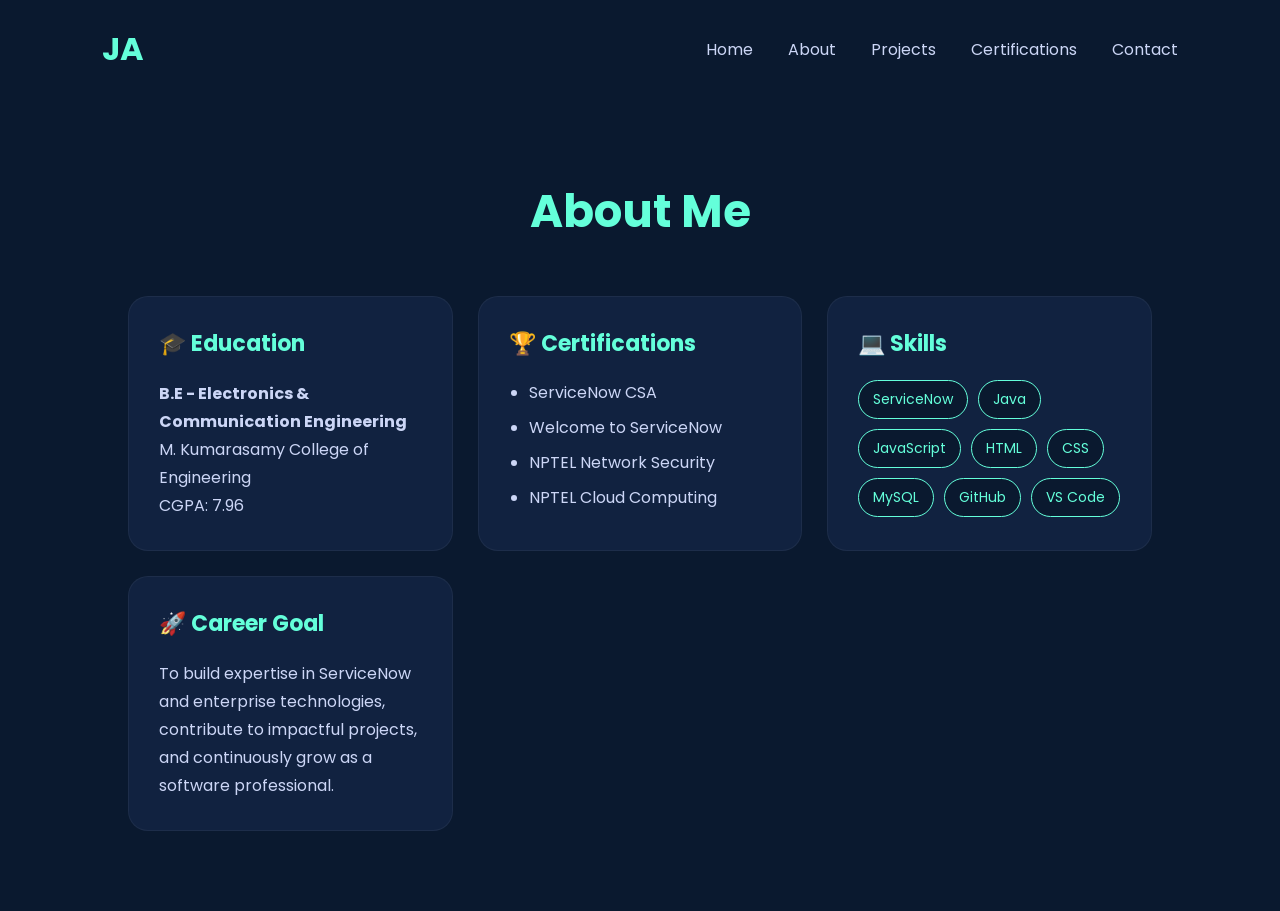
==== about.html @ a6f3ac69 "protfoli" ====
<!DOCTYPE html>
<html lang="en">
<head>
<meta charset="UTF-8">
<meta name="viewport" content="width=device-width, initial-scale=1.0">
<title>About | Joyal Augustin X</title>
<link rel="stylesheet" href="style.css">
</head>

<body>

<header>
    <div class="logo">JA</div>

    <nav>
        <ul>
            <li><a href="index.html">Home</a></li>
            <li><a href="about.html">About</a></li>
            <li><a href="projects.html">Projects</a></li>
            <li><a href="certifications.html">Certifications</a></li>
            <li><a href="contact.html">Contact</a></li>
        </ul>
    </nav>
</header>

<section class="page-section">

    <h1>About Me</h1>

    <div class="about-grid">

        <div class="about-card">
            <h3>🎓 Education</h3>

            <p><strong>B.E - Electronics & Communication Engineering</strong></p>

            <p>M. Kumarasamy College of Engineering</p>

            <p>CGPA: 7.96</p>

        </div>

        <div class="about-card">

            <h3>🏆 Certifications</h3>

            <ul>
                <li>ServiceNow CSA</li>
                <li>Welcome to ServiceNow</li>
                <li>NPTEL Network Security</li>
                <li>NPTEL Cloud Computing</li>
            </ul>

        </div>

        <div class="about-card">

            <h3>💻 Skills</h3>

            <div class="skill-tags">

                <span>ServiceNow</span>
                <span>Java</span>
                <span>JavaScript</span>
                <span>HTML</span>
                <span>CSS</span>
                <span>MySQL</span>
                <span>GitHub</span>
                <span>VS Code</span>

            </div>

        </div>

        <div class="about-card">

            <h3>🚀 Career Goal</h3>

            <p>
                To build expertise in ServiceNow and enterprise technologies,
                contribute to impactful projects, and continuously grow as a
                software professional.
            </p>

        </div>

    </div>

</section>
<link href="https://unpkg.com/aos@2.3.4/dist/aos.css"
rel="stylesheet">

<script src="https://unpkg.com/aos@2.3.4/dist/aos.js">
</script>

<script>
AOS.init();
</script>
</body>
</html>
---- style.css ----
/* Google Font */
@import url('https://fonts.googleapis.com/css2?family=Poppins:wght@300;400;500;600;700;800&display=swap');

*{
    margin:0;
    padding:0;
    box-sizing:border-box;
    font-family:'Poppins',sans-serif;
}

html{
    scroll-behavior:smooth;
}

body{
    background:#0a192f;
    color:#ccd6f6;
}

/* ================= HEADER ================= */

header{
    width:100%;
    padding:25px 8%;
    display:flex;
    justify-content:space-between;
    align-items:center;
}

.logo{
    font-size:32px;
    font-weight:700;
    color:#64ffda;
}

nav ul{
    display:flex;
    gap:35px;
    list-style:none;
}

nav ul li a{
    text-decoration:none;
    color:#ccd6f6;
    position:relative;
    transition:0.3s;
}

nav ul li a:hover{
    color:#64ffda;
}

nav ul li a::after{
    content:'';
    position:absolute;
    left:0;
    bottom:-5px;
    width:0;
    height:2px;
    background:#64ffda;
    transition:0.3s;
}

nav ul li a:hover::after{
    width:100%;
}

/* ================= HERO SECTION ================= */

.hero{
    min-height:90vh;
    display:flex;
    justify-content:space-between;
    align-items:center;
    padding:0 8%;
}

.hero-left{
    width:55%;
}

.hello{
    color:#64ffda;
    margin-bottom:15px;
    font-size:18px;
}

.hero-left h1{
    font-size:70px;
    line-height:80px;
    margin-bottom:20px;
}

.hero-left h2{
    color:#8892b0;
    margin-bottom:25px;
}

.description{
    color:#8892b0;
    line-height:30px;
    max-width:600px;
}

/* ================= BUTTONS ================= */

.buttons{
    margin-top:40px;
    display:flex;
    gap:20px;
}

.btn-primary{
    background:#64ffda;
    color:#0a192f;
    padding:14px 28px;
    border-radius:8px;
    text-decoration:none;
    font-weight:600;
    transition:0.4s;
}

.btn-primary:hover{
    transform:translateY(-5px);
}

.btn-secondary{
    border:2px solid #64ffda;
    color:#64ffda;
    padding:14px 28px;
    border-radius:8px;
    text-decoration:none;
    transition:0.4s;
}

.btn-secondary:hover{
    background:#64ffda;
    color:#0a192f;
}

/* ================= PROFILE IMAGE ================= */

.hero-right img{
    width:350px;
    height:350px;
    object-fit:cover;
    border-radius:50%;
    border:4px solid #64ffda;

    box-shadow:
    0 0 20px #64ffda,
    0 0 40px rgba(100,255,218,0.4);

    transition:0.4s;
}

.hero-right img:hover{
    transform:scale(1.05);
}

/* ================= PAGE SECTION ================= */

.page-section{
    width:80%;
    margin:auto;
    padding:80px 0;
}

.page-section h1{
    text-align:center;
    color:#64ffda;
    margin-bottom:50px;
    font-size:45px;
}

.page-section p{
    color:#8892b0;
    line-height:32px;
}

/* ================= SKILLS ================= */

.skills-section{
    width:80%;
    margin:auto;
    padding:60px 0;
}

.skills-section h1{
    text-align:center;
    color:#64ffda;
    margin-bottom:40px;
}

.skill-grid{
    display:grid;
    grid-template-columns:
    repeat(auto-fit,minmax(180px,1fr));
    gap:20px;
}

.skill-card{
    background:#112240;
    padding:25px;
    border-radius:15px;
    text-align:center;
    font-weight:600;
    transition:0.4s;
}

.skill-card:hover{
    transform:translateY(-8px);
    color:#64ffda;
}

/* ================= CARDS ================= */

.project-card,
.cert-card,
.contact-box{

    background:#112240;

    padding:30px;

    border-radius:18px;

    margin-bottom:25px;

    transition:0.4s;
}

.project-card:hover,
.cert-card:hover{

    transform:translateY(-8px);

    box-shadow:
    0 0 20px rgba(100,255,218,0.25);
}

.project-card h2,
.cert-card h2{

    margin-bottom:15px;
}

.project-card ul{

    margin-top:15px;
    margin-left:20px;
    color:#8892b0;
}

/* ================= CONTACT ================= */

.contact-box{

    text-align:center;
}

.contact-box a{

    color:#64ffda;
    text-decoration:none;
}

/* ================= FOOTER ================= */

footer{

    margin-top:60px;

    text-align:center;

    padding:30px;

    border-top:1px solid #233554;

    color:#8892b0;
}

footer h3{
    color:#64ffda;
    margin-bottom:10px;
}

/* ================= MOBILE ================= */

@media(max-width:900px){

    header{
        flex-direction:column;
        gap:20px;
    }

    nav ul{
        flex-wrap:wrap;
        justify-content:center;
    }

    .hero{
        flex-direction:column-reverse;
        text-align:center;
        gap:50px;
        margin-top:40px;
    }

    .hero-left{
        width:100%;
    }

    .hero-left h1{
        font-size:45px;
        line-height:55px;
    }

    .buttons{
        justify-content:center;
    }

    .hero-right img{
        width:250px;
        height:250px;
    }
}
/* ABOUT SECTION */

.about-grid{

    display:grid;

    grid-template-columns:
    repeat(auto-fit,minmax(300px,1fr));

    gap:25px;
}

.about-card{

    background:#112240;

    border-radius:20px;

    padding:30px;

    transition:.4s;

    border:1px solid rgba(255,255,255,0.05);
}

.about-card:hover{

    transform:translateY(-8px);

    box-shadow:
    0 0 25px rgba(100,255,218,.20);
}

.about-card h3{

    color:#64ffda;

    margin-bottom:20px;

    font-size:22px;
}

.about-card p{

    color:#ccd6f6;

    line-height:28px;
}

.about-card ul{

    padding-left:20px;
}

.about-card ul li{

    margin-bottom:10px;

    color:#ccd6f6;
}

/* Skill Tags */

.skill-tags{

    display:flex;

    flex-wrap:wrap;

    gap:10px;
}

.skill-tags span{

    background:#0a192f;

    color:#64ffda;

    padding:8px 14px;

    border-radius:50px;

    font-size:14px;

    border:1px solid #64ffda;
}
/* PROJECT SECTION */

.project-header{

    display:flex;

    justify-content:space-between;

    align-items:center;

    margin-bottom:20px;

    flex-wrap:wrap;
}

.project-badge{

    background:#64ffda;

    color:#0a192f;

    padding:8px 15px;

    border-radius:30px;

    font-size:14px;

    font-weight:600;
}

.tech-stack{

    display:flex;

    flex-wrap:wrap;

    gap:10px;

    margin:20px 0;
}

.tech-stack span{

    background:#0a192f;

    color:#64ffda;

    border:1px solid #64ffda;

    padding:8px 15px;

    border-radius:30px;

    font-size:14px;
}

.project-card ul{

    margin-top:15px;

    padding-left:20px;
}

.project-card ul li{

    margin-bottom:10px;

    color:#ccd6f6;
}
/* CONTACT PAGE */

.contact-container{

    display:grid;

    grid-template-columns:
    repeat(auto-fit,minmax(280px,1fr));

    gap:25px;
}

.contact-card{

    background:#112240;

    padding:35px;

    border-radius:20px;

    text-align:center;

    transition:.4s;
}

.contact-card:hover{

    transform:translateY(-10px);

    box-shadow:
    0 0 25px rgba(100,255,218,.25);
}

.contact-card h2{

    color:#64ffda;

    margin-bottom:15px;
}

.contact-card p{

    color:#ccd6f6;

    margin-bottom:25px;
}

.contact-btn{

    display:inline-block;

    text-decoration:none;

    background:#64ffda;

    color:#0a192f;

    padding:12px 25px;

    border-radius:8px;

    font-weight:600;

    transition:.4s;
}

.contact-btn:hover{

    transform:scale(1.05);
}
/* Hero Badge */

.hero-badge{

    display:inline-block;

    background:rgba(100,255,218,0.1);

    color:#64ffda;

    padding:10px 18px;

    border-radius:50px;

    margin-bottom:20px;

    border:1px solid #64ffda;
}

/* Stats */

.hero-stats{

    display:flex;

    gap:40px;

    margin-top:35px;

    margin-bottom:35px;
}

.hero-stats h3{

    color:#64ffda;

    font-size:28px;
}

.hero-stats span{

    color:#8892b0;
}

/* Social Links */

.social-links{

    margin-top:25px;

    display:flex;

    gap:20px;
}

.social-links a{

    color:#64ffda;

    text-decoration:none;

    transition:.3s;
}

.social-links a:hover{

    transform:translateY(-3px);
}
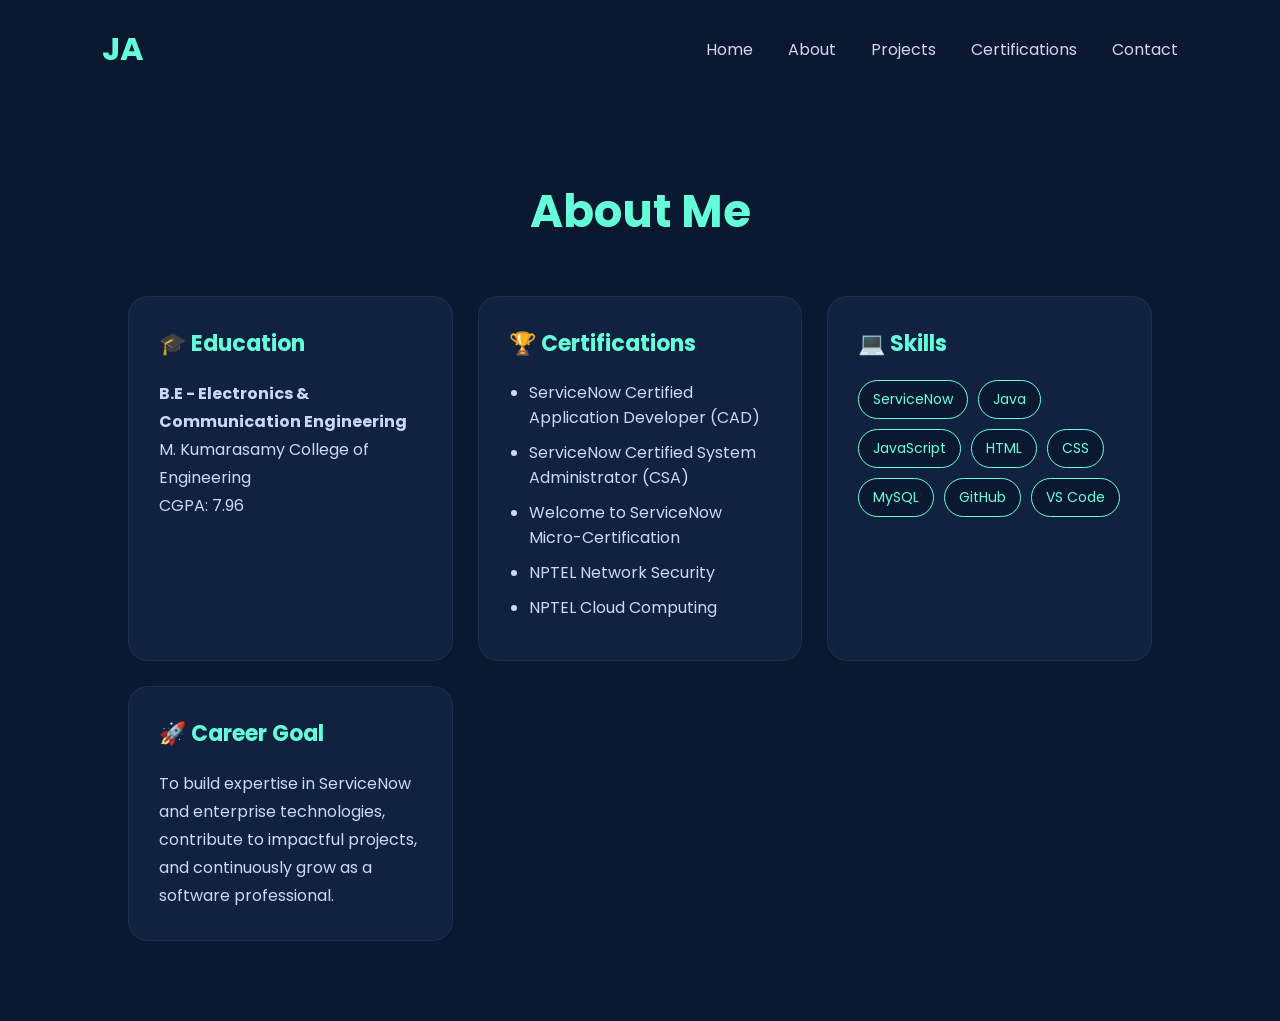
==== commit 212ba177: "CAD" ====
--- a/about.html
+++ b/about.html
@@ -40,18 +40,19 @@
 
         </div>
 
-        <div class="about-card">
+       <div class="about-card">
 
-            <h3>🏆 Certifications</h3>
+    <h3>🏆 Certifications</h3>
 
-            <ul>
-                <li>ServiceNow CSA</li>
-                <li>Welcome to ServiceNow</li>
-                <li>NPTEL Network Security</li>
-                <li>NPTEL Cloud Computing</li>
-            </ul>
+    <ul>
+        <li>ServiceNow Certified Application Developer (CAD)</li>
+        <li>ServiceNow Certified System Administrator (CSA)</li>
+        <li>Welcome to ServiceNow Micro-Certification</li>
+        <li>NPTEL Network Security</li>
+        <li>NPTEL Cloud Computing</li>
+    </ul>
 
-        </div>
+</div>
 
         <div class="about-card">
 
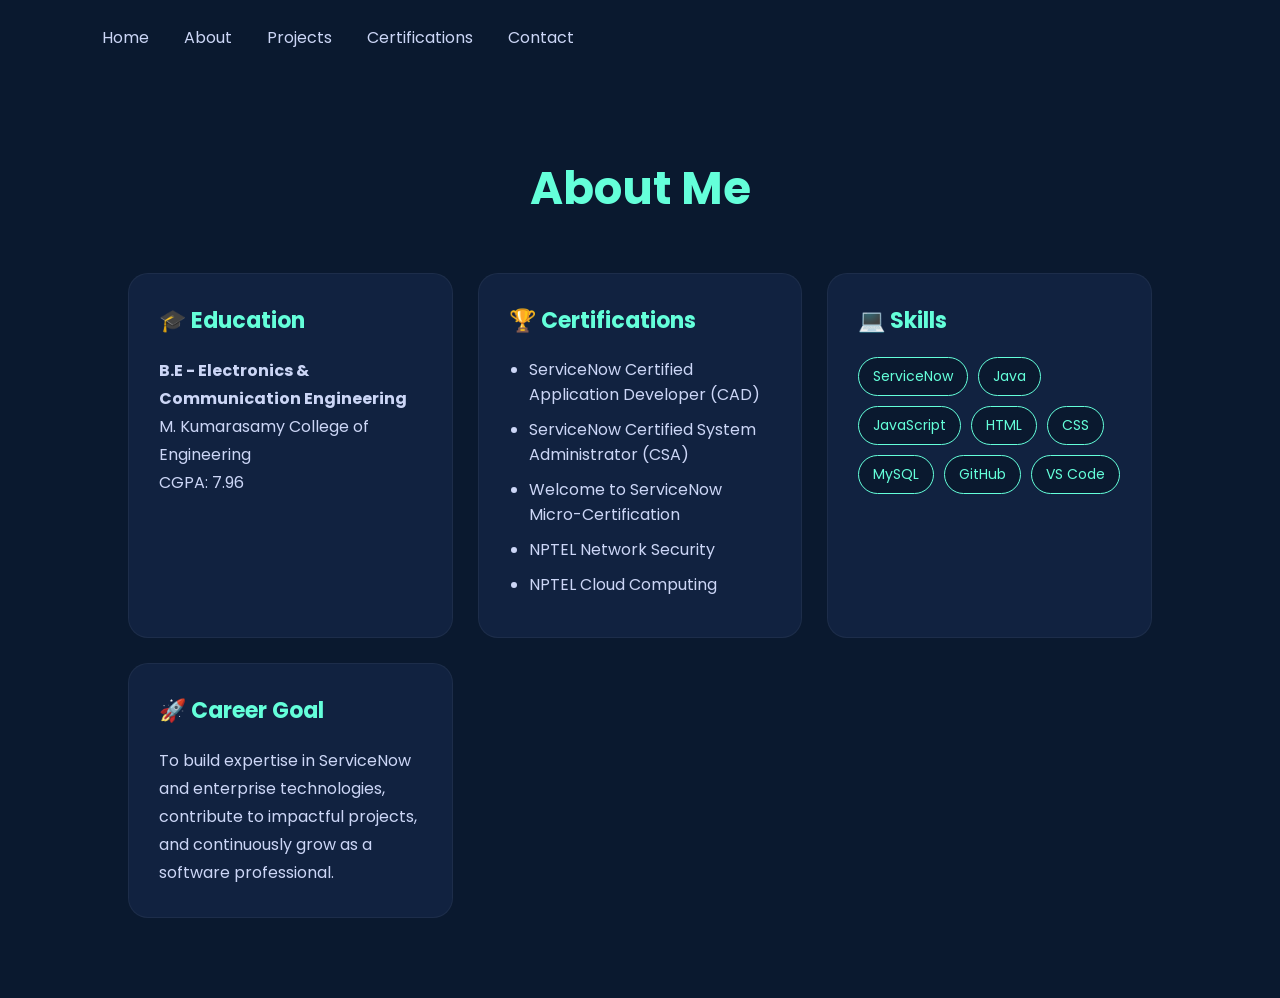
==== commit 84f9249a: "change" ====
--- a/about.html
+++ b/about.html
@@ -10,7 +10,7 @@
 <body>
 
 <header>
-    <div class="logo">JA</div>
+    <!-- <div class="logo">JA</div> -->
 
     <nav>
         <ul>
--- a/style.css
+++ b/style.css
@@ -616,4 +616,159 @@
 .social-links a:hover{
 
     transform:translateY(-3px);
-}+}
+/* ===========================
+   MOBILE RESPONSIVE
+=========================== */
+
+@media (max-width: 768px){
+
+    /* Navigation */
+
+    header{
+        flex-direction: column;
+        padding: 15px 20px;
+    }
+
+    nav ul{
+        flex-wrap: wrap;
+        justify-content: center;
+        gap: 15px;
+        margin-top: 15px;
+    }
+
+    /* Hero Section */
+
+    .hero{
+        flex-direction: column-reverse;
+        text-align: center;
+        padding: 40px 20px;
+        gap: 40px;
+    }
+
+    .hero-left,
+    .hero-right{
+        width: 100%;
+    }
+
+    .hero-left h1{
+        font-size: 2.5rem;
+    }
+
+    .hero-left h2{
+        font-size: 1.5rem;
+    }
+
+    .description{
+        font-size: 16px;
+        line-height: 1.7;
+    }
+
+    /* Profile Image */
+
+    .hero-right img{
+        width: 260px;
+        height: 260px;
+    }
+
+    /* Buttons */
+
+    .buttons{
+        display: flex;
+        flex-direction: column;
+        gap: 15px;
+        align-items: center;
+    }
+
+    .btn-primary,
+    .btn-secondary{
+        width: 220px;
+        text-align: center;
+    }
+
+    /* Stats */
+
+    .hero-stats{
+        flex-direction: column;
+        gap: 20px;
+    }
+
+    /* Skills */
+
+    .skill-grid{
+        grid-template-columns: 1fr;
+    }
+
+    /* Projects */
+
+    .project-grid{
+        grid-template-columns: 1fr;
+    }
+
+    /* Certifications */
+
+    .cert-grid{
+        grid-template-columns: 1fr;
+    }
+
+    /* Contact */
+
+    .contact-container{
+        grid-template-columns: 1fr;
+    }
+
+    /* About */
+
+    .about-grid{
+        grid-template-columns: 1fr;
+    }
+
+    /* Footer */
+
+    footer{
+        padding: 20px;
+        text-align: center;
+    }
+
+}
+
+/* ===========================
+   SMALL MOBILE
+=========================== */
+
+@media (max-width:480px){
+
+    .hero-left h1{
+        font-size:2rem;
+    }
+
+    .hero-left h2{
+        font-size:1.2rem;
+    }
+
+    .hero-right img{
+        width:220px;
+        height:220px;
+    }
+
+    .hero-stats h3{
+        font-size:24px;
+    }
+
+    .page-section h1{
+        font-size:2rem;
+    }
+
+    .contact-card,
+    .project-card,
+    .skill-card,
+    .about-card,
+    .cert-card{
+        padding:20px;
+    }
+
+}
+img{
+    max-width:100%;
+    height:auto;
+}
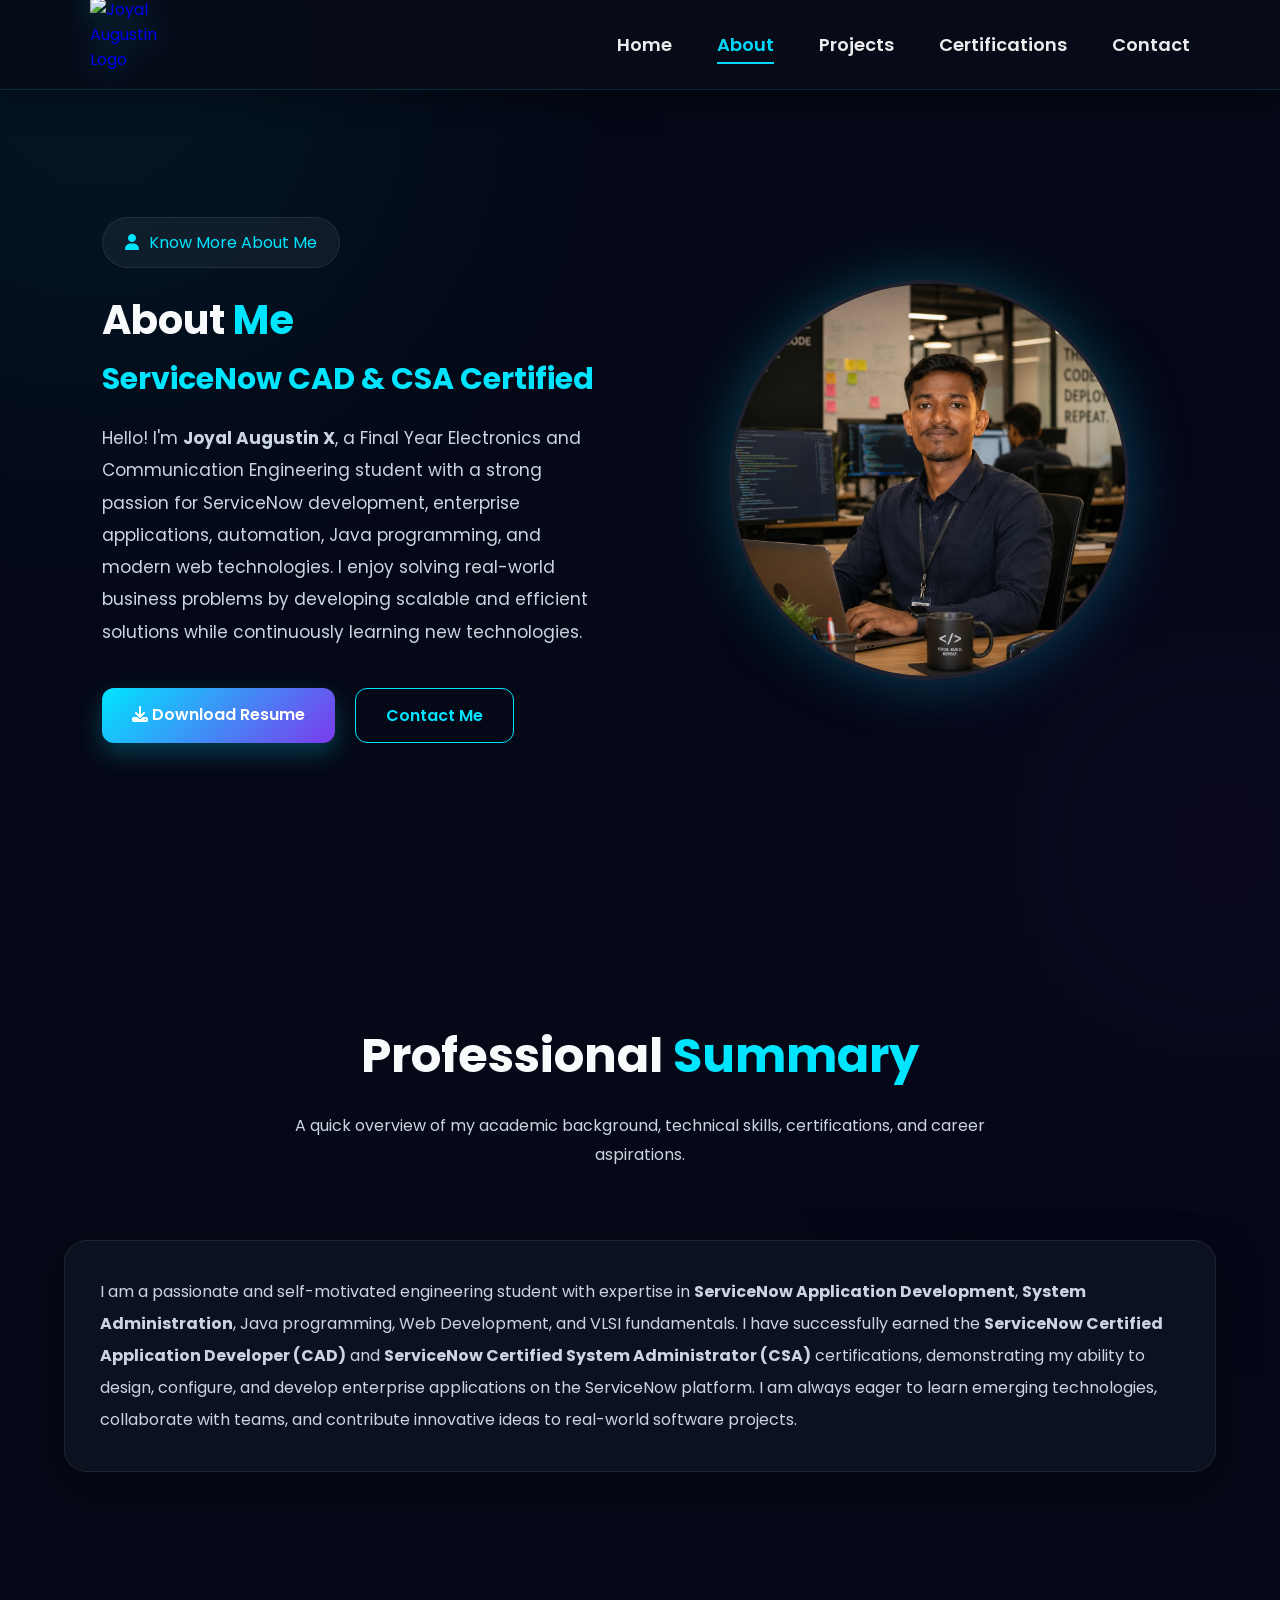
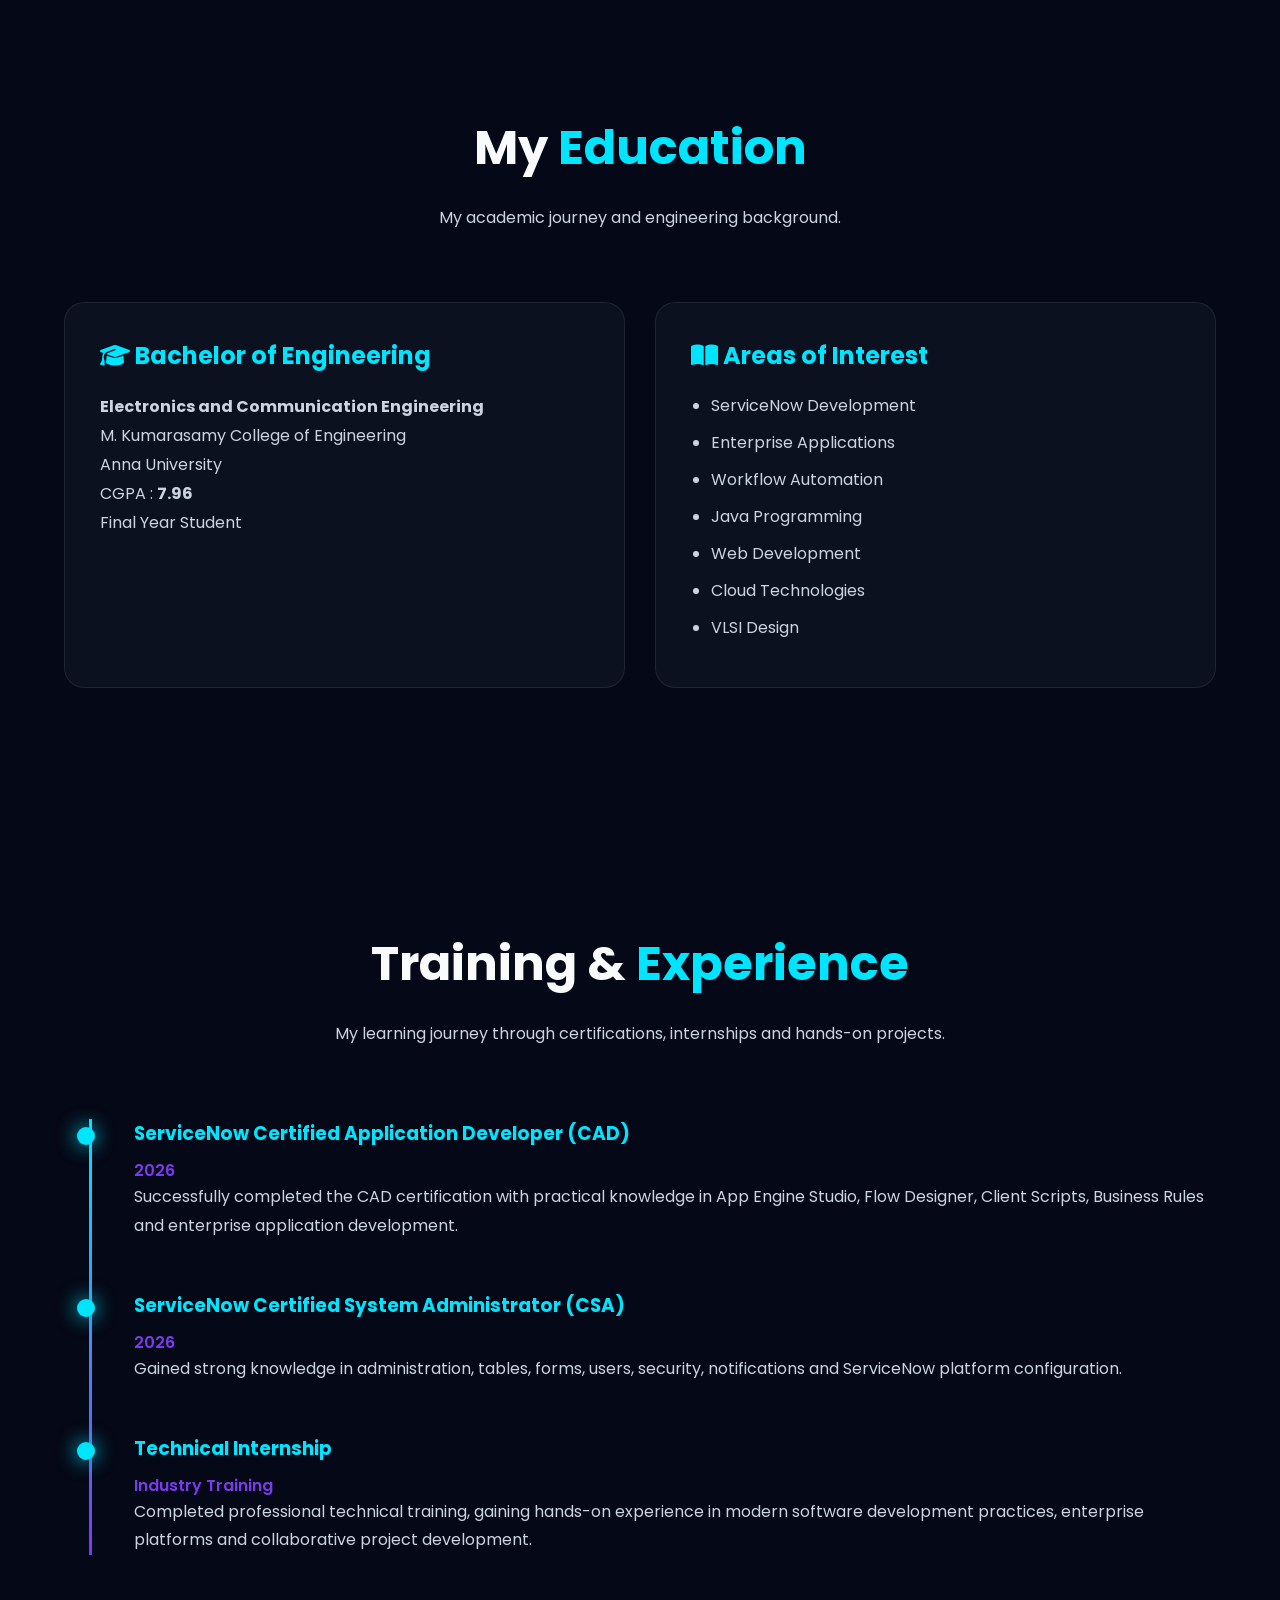
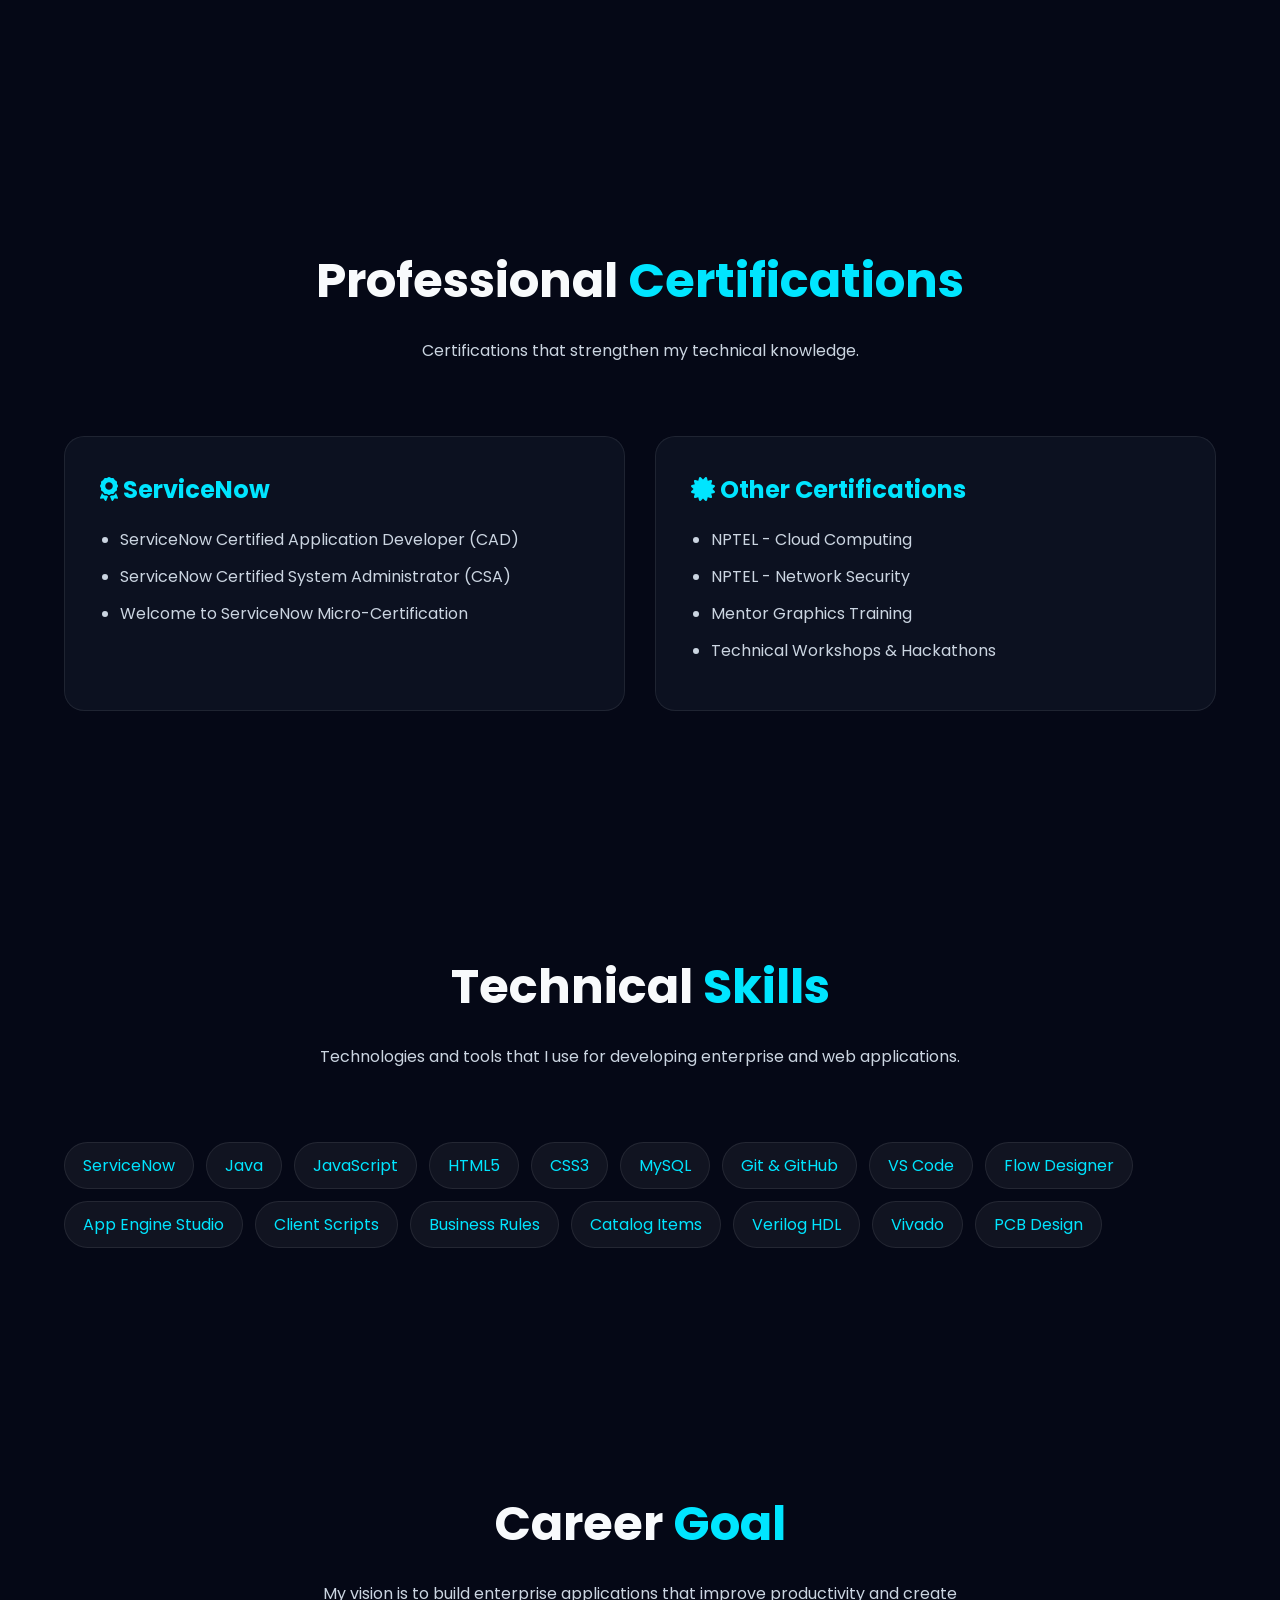
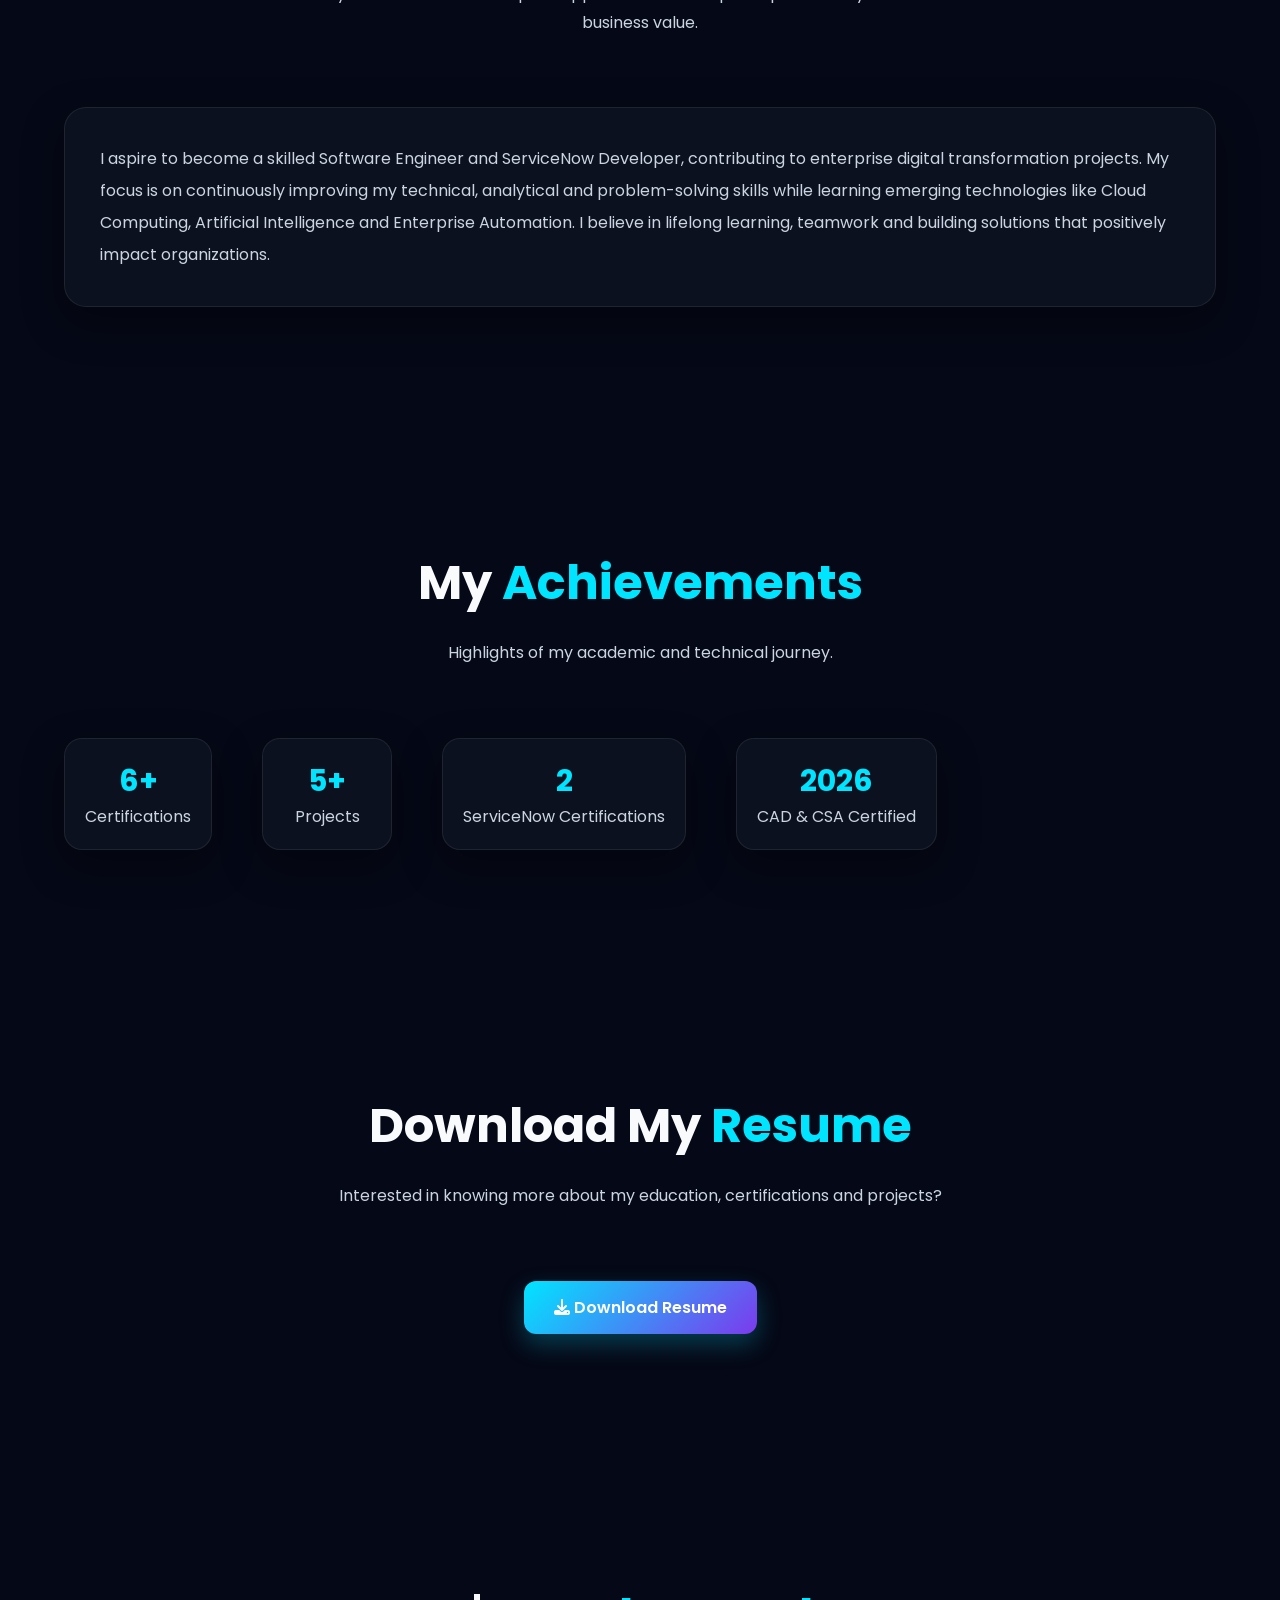
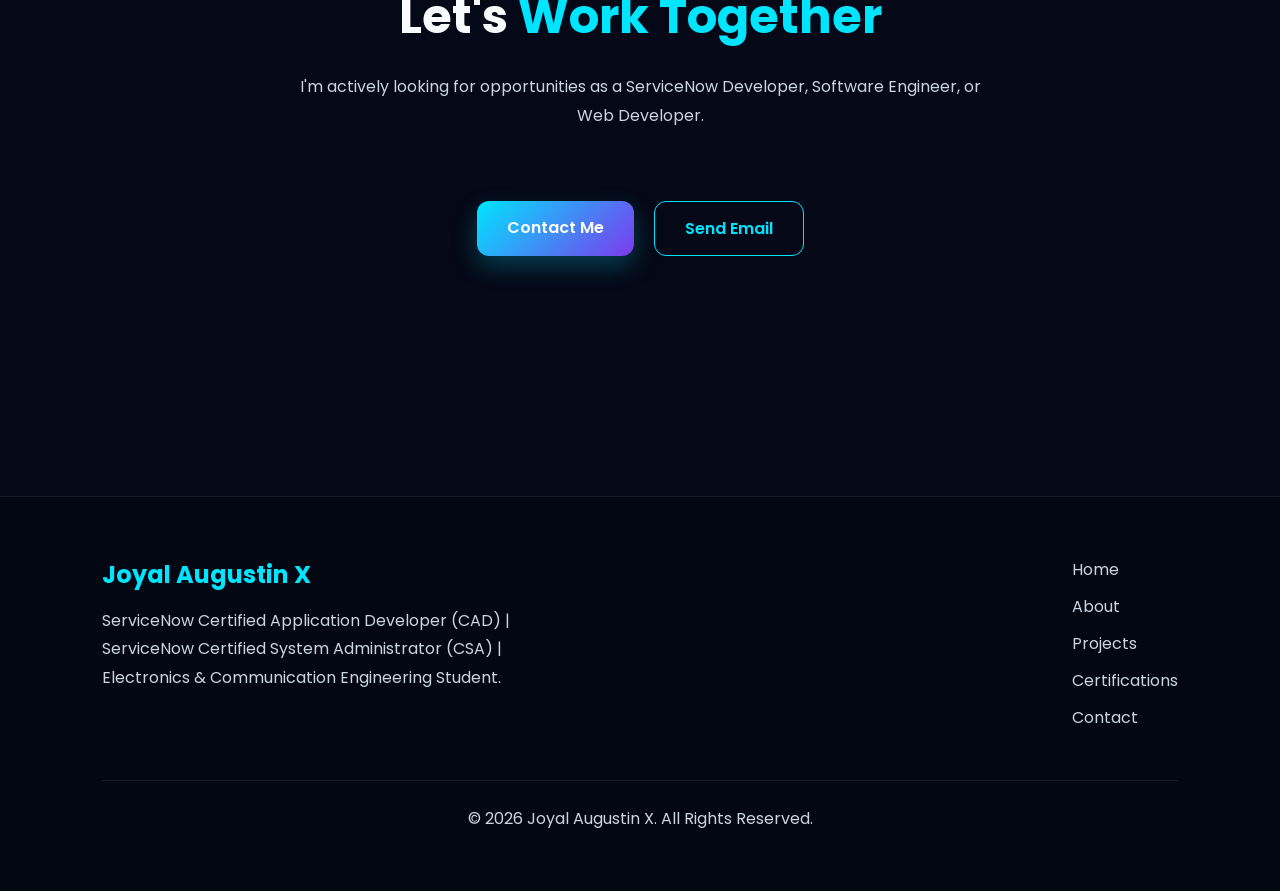
==== commit a5ff86e3: "version2" ====
--- a/about.html
+++ b/about.html
@@ -1,101 +1,766 @@
 <!DOCTYPE html>
 <html lang="en">
+
 <head>
-<meta charset="UTF-8">
-<meta name="viewport" content="width=device-width, initial-scale=1.0">
-<title>About | Joyal Augustin X</title>
-<link rel="stylesheet" href="style.css">
+
+    <meta charset="UTF-8">
+    <meta name="viewport" content="width=device-width, initial-scale=1.0">
+
+    <title>About | Joyal Augustin X</title>
+
+    <link rel="stylesheet" href="style.css">
+
+    <!-- Google Font -->
+    <link href="https://fonts.googleapis.com/css2?family=Poppins:wght@300;400;500;600;700;800&display=swap"
+        rel="stylesheet">
+
+    <!-- Font Awesome -->
+    <link rel="stylesheet"
+        href="https://cdnjs.cloudflare.com/ajax/libs/font-awesome/6.6.0/css/all.min.css">
+
+    <!-- AOS -->
+    <link href="https://unpkg.com/aos@2.3.4/dist/aos.css"
+        rel="stylesheet">
+
 </head>
 
 <body>
 
+<!-- =========================
+        HEADER
+========================== -->
+
 <header>
-    <!-- <div class="logo">JA</div> -->
+
+    <div class="logo">
+
+    <a href="index.html">
+
+        <img src="images/logo.png"
+             alt="Joyal Augustin Logo">
+
+    </a>
+
+</div>
+
+    <div class="menu-toggle">
+        <i class="fas fa-bars"></i>
+    </div>
 
     <nav>
+
         <ul>
+
             <li><a href="index.html">Home</a></li>
-            <li><a href="about.html">About</a></li>
+
+            <li><a href="about.html" class="active">About</a></li>
+
             <li><a href="projects.html">Projects</a></li>
+
             <li><a href="certifications.html">Certifications</a></li>
+
             <li><a href="contact.html">Contact</a></li>
+
         </ul>
+
     </nav>
+
 </header>
 
+<!-- =========================
+        ABOUT HERO
+========================== -->
+
+<section class="hero">
+
+    <div class="hero-left fade-left">
+
+        <div class="hero-badge">
+
+            <i class="fa-solid fa-user"></i>
+
+            Know More About Me
+
+        </div>
+
+        <h1>
+
+            About
+            <span class="text-primary">
+
+                Me
+
+            </span>
+
+        </h1>
+
+        <h2>
+
+            ServiceNow CAD & CSA Certified
+
+        </h2>
+
+        <p class="description">
+
+            Hello! I'm <strong>Joyal Augustin X</strong>, a Final Year
+            Electronics and Communication Engineering student with a
+            strong passion for ServiceNow development, enterprise
+            applications, automation, Java programming, and modern web
+            technologies.
+
+            I enjoy solving real-world business problems by developing
+            scalable and efficient solutions while continuously learning
+            new technologies.
+
+        </p>
+
+        <div class="buttons">
+
+            <a href="resume/Resume.pdf"
+                target="_blank"
+                class="btn btn-primary">
+
+                <i class="fas fa-download"></i>
+
+                Download Resume
+
+            </a>
+
+            <a href="contact.html"
+                class="btn btn-secondary">
+
+                Contact Me
+
+            </a>
+
+        </div>
+
+    </div>
+
+    <div class="hero-right fade-right">
+
+        <img src="images/Profile.png"
+            alt="Joyal Augustin X">
+
+    </div>
+
+</section>
+
+<!-- =========================
+        PROFESSIONAL SUMMARY
+========================== -->
+
 <section class="page-section">
 
-    <h1>About Me</h1>
+    <h2 class="section-title">
+
+        Professional
+        <span>Summary</span>
+
+    </h2>
+
+    <p class="section-subtitle">
+
+        A quick overview of my academic background, technical skills,
+        certifications, and career aspirations.
+
+    </p>
+
+    <div class="glass-card">
+
+        <p style="line-height:2; color:var(--text);">
+
+            I am a passionate and self-motivated engineering student
+            with expertise in <strong>ServiceNow Application
+            Development</strong>, <strong>System Administration</strong>,
+            Java programming, Web Development, and VLSI fundamentals.
+
+            I have successfully earned the
+            <strong>ServiceNow Certified Application Developer (CAD)</strong>
+            and
+            <strong>ServiceNow Certified System Administrator (CSA)</strong>
+            certifications, demonstrating my ability to design,
+            configure, and develop enterprise applications on the
+            ServiceNow platform.
+
+            I am always eager to learn emerging technologies,
+            collaborate with teams, and contribute innovative ideas to
+            real-world software projects.
+
+        </p>
+
+    </div>
+
+</section>
+<!-- =====================================
+        EDUCATION
+====================================== -->
+
+<section class="page-section">
+
+    <h2 class="section-title">
+
+        My <span>Education</span>
+
+    </h2>
+
+    <p class="section-subtitle">
+
+        My academic journey and engineering background.
+
+    </p>
 
     <div class="about-grid">
 
         <div class="about-card">
-            <h3>🎓 Education</h3>
-
-            <p><strong>B.E - Electronics & Communication Engineering</strong></p>
-
-            <p>M. Kumarasamy College of Engineering</p>
-
-            <p>CGPA: 7.96</p>
-
-        </div>
-
-       <div class="about-card">
-
-    <h3>🏆 Certifications</h3>
-
-    <ul>
-        <li>ServiceNow Certified Application Developer (CAD)</li>
-        <li>ServiceNow Certified System Administrator (CSA)</li>
-        <li>Welcome to ServiceNow Micro-Certification</li>
-        <li>NPTEL Network Security</li>
-        <li>NPTEL Cloud Computing</li>
-    </ul>
-
-</div>
+
+            <h3>
+
+                <i class="fas fa-graduation-cap"></i>
+
+                Bachelor of Engineering
+
+            </h3>
+
+            <p>
+
+                <strong>Electronics and Communication Engineering</strong>
+
+            </p>
+
+            <p>
+
+                M. Kumarasamy College of Engineering
+
+            </p>
+
+            <p>
+
+                Anna University
+
+            </p>
+
+            <p>
+
+                CGPA : <strong>7.96</strong>
+
+            </p>
+
+            <p>
+
+                Final Year Student
+
+            </p>
+
+        </div>
 
         <div class="about-card">
 
-            <h3>💻 Skills</h3>
-
-            <div class="skill-tags">
-
-                <span>ServiceNow</span>
-                <span>Java</span>
-                <span>JavaScript</span>
-                <span>HTML</span>
-                <span>CSS</span>
-                <span>MySQL</span>
-                <span>GitHub</span>
-                <span>VS Code</span>
-
-            </div>
-
-        </div>
+            <h3>
+
+                <i class="fas fa-book-open"></i>
+
+                Areas of Interest
+
+            </h3>
+
+            <ul>
+
+                <li>ServiceNow Development</li>
+
+                <li>Enterprise Applications</li>
+
+                <li>Workflow Automation</li>
+
+                <li>Java Programming</li>
+
+                <li>Web Development</li>
+
+                <li>Cloud Technologies</li>
+
+                <li>VLSI Design</li>
+
+            </ul>
+
+        </div>
+
+    </div>
+
+</section>
+
+<!-- =====================================
+        EXPERIENCE
+====================================== -->
+
+<section class="page-section">
+
+    <h2 class="section-title">
+
+        Training &
+        <span>Experience</span>
+
+    </h2>
+
+    <p class="section-subtitle">
+
+        My learning journey through certifications, internships and
+        hands-on projects.
+
+    </p>
+
+    <div class="timeline">
+
+        <div class="timeline-item">
+
+            <div class="timeline-dot"></div>
+
+            <h3>
+
+                ServiceNow Certified Application Developer (CAD)
+
+            </h3>
+
+            <span>2026</span>
+
+            <p>
+
+                Successfully completed the CAD certification with
+                practical knowledge in App Engine Studio,
+                Flow Designer, Client Scripts,
+                Business Rules and enterprise application
+                development.
+
+            </p>
+
+        </div>
+
+        <div class="timeline-item">
+
+            <div class="timeline-dot"></div>
+
+            <h3>
+
+                ServiceNow Certified System Administrator (CSA)
+
+            </h3>
+
+            <span>2026</span>
+
+            <p>
+
+                Gained strong knowledge in administration,
+                tables, forms, users, security,
+                notifications and ServiceNow platform
+                configuration.
+
+            </p>
+
+        </div>
+
+        <div class="timeline-item">
+
+            <div class="timeline-dot"></div>
+
+            <h3>
+
+                Technical Internship
+
+            </h3>
+
+            <span>Industry Training</span>
+
+            <p>
+
+                Completed professional technical training,
+                gaining hands-on experience in modern
+                software development practices,
+                enterprise platforms and collaborative
+                project development.
+
+            </p>
+
+        </div>
+
+    </div>
+
+</section>
+
+<!-- =====================================
+        CERTIFICATIONS
+====================================== -->
+
+<section class="page-section">
+
+    <h2 class="section-title">
+
+        Professional
+        <span>Certifications</span>
+
+    </h2>
+
+    <p class="section-subtitle">
+
+        Certifications that strengthen my technical knowledge.
+
+    </p>
+
+    <div class="about-grid">
 
         <div class="about-card">
 
-            <h3>🚀 Career Goal</h3>
-
-            <p>
-                To build expertise in ServiceNow and enterprise technologies,
-                contribute to impactful projects, and continuously grow as a
-                software professional.
-            </p>
-
-        </div>
-
-    </div>
-
-</section>
-<link href="https://unpkg.com/aos@2.3.4/dist/aos.css"
-rel="stylesheet">
-
-<script src="https://unpkg.com/aos@2.3.4/dist/aos.js">
+            <h3>
+
+                <i class="fas fa-award"></i>
+
+                ServiceNow
+
+            </h3>
+
+            <ul>
+
+                <li>ServiceNow Certified Application Developer (CAD)</li>
+
+                <li>ServiceNow Certified System Administrator (CSA)</li>
+
+                <li>Welcome to ServiceNow Micro-Certification</li>
+
+            </ul>
+
+        </div>
+
+        <div class="about-card">
+
+            <h3>
+
+                <i class="fas fa-certificate"></i>
+
+                Other Certifications
+
+            </h3>
+
+            <ul>
+
+                <li>NPTEL - Cloud Computing</li>
+
+                <li>NPTEL - Network Security</li>
+
+                <li>Mentor Graphics Training</li>
+
+                <li>Technical Workshops & Hackathons</li>
+
+            </ul>
+
+        </div>
+
+    </div>
+
+</section>
+
+<!-- =====================================
+        TECHNICAL SKILLS
+====================================== -->
+
+<section class="page-section">
+
+    <h2 class="section-title">
+
+        Technical
+        <span>Skills</span>
+
+    </h2>
+
+    <p class="section-subtitle">
+
+        Technologies and tools that I use for developing enterprise
+        and web applications.
+
+    </p>
+
+    <div class="skill-tags">
+
+        <span>ServiceNow</span>
+
+        <span>Java</span>
+
+        <span>JavaScript</span>
+
+        <span>HTML5</span>
+
+        <span>CSS3</span>
+
+        <span>MySQL</span>
+
+        <span>Git & GitHub</span>
+
+        <span>VS Code</span>
+
+        <span>Flow Designer</span>
+
+        <span>App Engine Studio</span>
+
+        <span>Client Scripts</span>
+
+        <span>Business Rules</span>
+
+        <span>Catalog Items</span>
+
+        <span>Verilog HDL</span>
+
+        <span>Vivado</span>
+
+        <span>PCB Design</span>
+
+    </div>
+
+</section>
+<!-- =====================================
+        CAREER GOALS
+====================================== -->
+
+<section class="page-section">
+
+    <h2 class="section-title">
+
+        Career <span>Goal</span>
+
+    </h2>
+
+    <p class="section-subtitle">
+
+        My vision is to build enterprise applications that improve
+        productivity and create business value.
+
+    </p>
+
+    <div class="glass-card">
+
+        <p style="line-height:2; color:var(--text);">
+
+            I aspire to become a skilled Software Engineer and
+            ServiceNow Developer, contributing to enterprise
+            digital transformation projects.
+
+            My focus is on continuously improving my technical,
+            analytical and problem-solving skills while learning
+            emerging technologies like Cloud Computing, Artificial
+            Intelligence and Enterprise Automation.
+
+            I believe in lifelong learning, teamwork and building
+            solutions that positively impact organizations.
+
+        </p>
+
+    </div>
+
+</section>
+
+<!-- =====================================
+        ACHIEVEMENTS
+====================================== -->
+
+<section class="page-section">
+
+    <h2 class="section-title">
+
+        My <span>Achievements</span>
+
+    </h2>
+
+    <p class="section-subtitle">
+
+        Highlights of my academic and technical journey.
+
+    </p>
+
+    <div class="hero-stats">
+
+        <div>
+
+            <h3>6+</h3>
+
+            <span>Certifications</span>
+
+        </div>
+
+        <div>
+
+            <h3>5+</h3>
+
+            <span>Projects</span>
+
+        </div>
+
+        <div>
+
+            <h3>2</h3>
+
+            <span>ServiceNow Certifications</span>
+
+        </div>
+
+        <div>
+
+            <h3>2026</h3>
+
+            <span>CAD & CSA Certified</span>
+
+        </div>
+
+    </div>
+
+</section>
+
+<!-- =====================================
+        RESUME
+====================================== -->
+
+<section class="page-section text-center">
+
+    <h2 class="section-title">
+
+        Download My <span>Resume</span>
+
+    </h2>
+
+    <p class="section-subtitle">
+
+        Interested in knowing more about my education,
+        certifications and projects?
+
+    </p>
+
+    <a href="resume/Resume.pdf"
+
+        target="_blank"
+
+        class="btn btn-primary">
+
+        <i class="fas fa-download"></i>
+
+        Download Resume
+
+    </a>
+
+</section>
+
+<!-- =====================================
+        CONTACT CTA
+====================================== -->
+
+<section class="page-section text-center">
+
+    <h2 class="section-title">
+
+        Let's <span>Work Together</span>
+
+    </h2>
+
+    <p class="section-subtitle">
+
+        I'm actively looking for opportunities as a
+        ServiceNow Developer, Software Engineer,
+        or Web Developer.
+
+    </p>
+
+    <div class="buttons" style="justify-content:center;">
+
+        <a href="contact.html"
+
+            class="btn btn-primary">
+
+            Contact Me
+
+        </a>
+
+        <a href="mailto:joyalaugustin17@gmail.com"
+
+            class="btn btn-secondary">
+
+            Send Email
+
+        </a>
+
+    </div>
+
+</section>
+
+<!-- =====================================
+        FOOTER
+====================================== -->
+
+<footer>
+
+    <div class="footer-container">
+
+        <div class="footer-left">
+
+            <h2>Joyal Augustin X</h2>
+
+            <p>
+
+                ServiceNow Certified Application Developer (CAD) |
+                ServiceNow Certified System Administrator (CSA) |
+                Electronics & Communication Engineering Student.
+
+            </p>
+
+        </div>
+
+        <div class="footer-links">
+
+            <a href="index.html">Home</a>
+
+            <a href="about.html">About</a>
+
+            <a href="projects.html">Projects</a>
+
+            <a href="certifications.html">Certifications</a>
+
+            <a href="contact.html">Contact</a>
+
+        </div>
+
+    </div>
+
+    <div class="footer-bottom">
+
+        © 2026 Joyal Augustin X. All Rights Reserved.
+
+    </div>
+
+</footer>
+
+<!-- Scroll To Top -->
+
+<a href="#" class="scroll-top">
+
+    <i class="fas fa-arrow-up"></i>
+
+</a>
+
+<!-- =========================
+        AOS
+========================== -->
+
+<script src="https://unpkg.com/aos@2.3.4/dist/aos.js"></script>
+
+<script>
+
+AOS.init({
+
+    duration:1000,
+
+    once:true
+
+});
+
 </script>
 
-<script>
-AOS.init();
-</script>
+<!-- Main JavaScript -->
+
+<script src="script.js"></script>
+
 </body>
+
 </html>
--- a/style.css
+++ b/style.css
@@ -1,11 +1,42 @@
-/* Google Font */
+/* =====================================================
+   PORTFOLIO V2
+   Joyal Augustin X
+====================================================== */
+
+/* GOOGLE FONT */
+
 @import url('https://fonts.googleapis.com/css2?family=Poppins:wght@300;400;500;600;700;800&display=swap');
+
+/* ROOT */
+
+:root{
+
+    --bg:#050816;
+
+    --bg2:#0f172a;
+
+    --card:rgba(17,24,39,.65);
+
+    --primary:#00E5FF;
+
+    --secondary:#7C3AED;
+
+    --white:#F8FAFC;
+
+    --text:#CBD5E1;
+
+    --border:rgba(255,255,255,.08);
+
+    --shadow:0 15px 40px rgba(0,0,0,.35);
+
+}
+
+/* RESET */
 
 *{
     margin:0;
     padding:0;
     box-sizing:border-box;
-    font-family:'Poppins',sans-serif;
 }
 
 html{
@@ -13,762 +44,2216 @@
 }
 
 body{
-    background:#0a192f;
-    color:#ccd6f6;
-}
-
-/* ================= HEADER ================= */
+
+    font-family:'Poppins',sans-serif;
+
+    background:var(--bg);
+
+    color:var(--white);
+
+    overflow-x:hidden;
+
+    position:relative;
+
+}
+
+/* SCROLLBAR */
+
+::-webkit-scrollbar{
+    width:10px;
+}
+
+::-webkit-scrollbar-track{
+    background:#08101d;
+}
+
+::-webkit-scrollbar-thumb{
+    background:linear-gradient(var(--primary),var(--secondary));
+    border-radius:50px;
+}
+
+/* BACKGROUND */
+
+body::before{
+
+    content:"";
+
+    position:fixed;
+
+    width:400px;
+
+    height:400px;
+
+    background:var(--primary);
+
+    filter:blur(180px);
+
+    opacity:.15;
+
+    top:-120px;
+
+    left:-100px;
+
+    z-index:-2;
+
+}
+
+body::after{
+
+    content:"";
+
+    position:fixed;
+
+    width:350px;
+
+    height:350px;
+
+    background:var(--secondary);
+
+    filter:blur(180px);
+
+    opacity:.15;
+
+    bottom:-120px;
+
+    right:-120px;
+
+    z-index:-2;
+
+}
+
+/* HEADER */
+
+/*=========================================
+            HEADER
+=========================================*/
 
 header{
+
+    position:fixed;
+
+    top:0;
+
+    left:0;
+
     width:100%;
-    padding:25px 8%;
+
+    height:90px;
+
     display:flex;
+
     justify-content:space-between;
+
     align-items:center;
-}
-
-.logo{
-    font-size:32px;
+
+    padding:0 7%;
+
+    background:rgba(8,12,24,.88);
+
+    backdrop-filter:blur(18px);
+
+    -webkit-backdrop-filter:blur(18px);
+
+    border-bottom:1px solid rgba(0,217,255,.15);
+
+    box-shadow:0 10px 30px rgba(0,0,0,.35);
+
+    z-index:1000;
+
+}
+/* LOGO */
+/*=========================================
+            LOGO
+=========================================*/
+
+.logo a{
+
+    display:flex;
+
+    align-items:center;
+
+    text-decoration:none;
+
+    gap:15px;
+
+}
+
+.logo img{
+
+    width:95px;
+
+    height:95px;
+
+    object-fit:contain;
+
+    filter: drop-shadow(0 0 12px rgba(0,217,255,.35));
+
+    transition:0.35s;
+
+}
+
+.logo img:hover{
+
+    transform:scale(1.08) rotate(-5deg);
+
+    filter: drop-shadow(0 0 20px rgba(0,217,255,.7));
+
+}
+.logo-text{
+
+    display:flex;
+
+    flex-direction:column;
+
+}
+
+.logo-text h2{
+
+    color:white;
+
+    font-size:24px;
+
     font-weight:700;
-    color:#64ffda;
-}
+
+    letter-spacing:2px;
+
+    line-height:1;
+
+}
+
+.logo-text span{
+
+    color:#00D9FF;
+
+    font-size:13px;
+
+    letter-spacing:3px;
+
+    margin-top:6px;
+
+}
+/* NAVIGATION */
 
 nav ul{
+
     display:flex;
+
+    align-items:center;
+
+    gap:45px;
+
+    list-style:none;
+
+}
+
+nav ul li a{
+
+    color:#ECECEC;
+
+    text-decoration:none;
+
+    font-size:18px;
+
+    font-weight:600;
+
+    position:relative;
+
+    transition:.3s;
+
+}
+
+nav ul li a:hover{
+
+    color:#00D9FF;
+
+}
+
+nav ul li a::after{
+
+    content:"";
+
+    position:absolute;
+
+    width:0;
+
+    height:2px;
+
+    left:0;
+
+    bottom:-7px;
+
+    background:#00D9FF;
+
+    transition:.3s;
+
+}
+
+nav ul li a:hover::after{
+
+    width:100%;
+
+}
+
+nav ul li a.active{
+
+    color:#00D9FF;
+
+}
+
+nav ul li a.active::after{
+
+    width:100%;
+
+}
+
+/* BUTTON */
+
+.btn{
+
+    display:inline-block;
+
+    padding:14px 30px;
+
+    border-radius:12px;
+
+    text-decoration:none;
+
+    font-weight:600;
+
+    transition:.4s;
+
+}
+
+.btn-primary{
+
+    background:linear-gradient(135deg,var(--primary),var(--secondary));
+
+    color:#fff;
+
+    box-shadow:0 10px 25px rgba(0,229,255,.25);
+
+}
+
+.btn-primary:hover{
+
+    transform:translateY(-5px);
+
+}
+
+.btn-secondary{
+
+    border:1px solid var(--primary);
+
+    color:var(--primary);
+
+}
+
+.btn-secondary:hover{
+
+    background:var(--primary);
+
+    color:#050816;
+
+}
+
+/* HERO */
+
+.hero{
+
+    min-height:100vh;
+
+    display:flex;
+
+    align-items:center;
+
+    justify-content:space-between;
+
+    padding:130px 8% 70px;
+
+    gap:80px;
+
+}
+
+.hero-left{
+
+    flex:1;
+
+}
+
+.hero-right{
+
+    flex:1;
+
+    display:flex;
+
+    justify-content:center;
+
+}
+
+/* BADGE */
+
+.hero-badge{
+
+    display:inline-flex;
+
+    align-items:center;
+
+    gap:10px;
+
+    padding:12px 22px;
+
+    background:rgba(255,255,255,.05);
+
+    border:1px solid var(--border);
+
+    border-radius:40px;
+
+    color:var(--primary);
+
+    margin-bottom:30px;
+
+}
+
+/* HERO TEXT */
+
+.hero-left h1{
+
+    font-size:40px;
+
+    line-height:1.1;
+
+    margin-bottom:15px;
+
+}
+
+.hero-left h2{
+
+    font-size:30px;
+
+    color:var(--primary);
+
+    margin-bottom:20px;
+
+}
+
+.description{
+
+    color:var(--text);
+
+    line-height:1.9;
+
+    font-size:17px;
+
+    max-width:650px;
+
+}
+
+/* BUTTON GROUP */
+
+.buttons{
+
+    margin-top:40px;
+
+    display:flex;
+
+    gap:20px;
+
+}
+
+/* STATS */
+
+.hero-stats{
+
+    display:flex;
+
+    gap:50px;
+
+    margin-top:50px;
+
+}
+
+.hero-stats div{
+
+    background:var(--card);
+
+    border:1px solid var(--border);
+
+    backdrop-filter:blur(18px);
+
+    padding:20px;
+
+    border-radius:18px;
+
+    min-width:130px;
+
+    text-align:center;
+
+    box-shadow:var(--shadow);
+
+}
+
+.hero-stats h3{
+
+    color:var(--primary);
+
+    font-size:30px;
+
+}
+
+.hero-stats span{
+
+    color:var(--text);
+
+}
+
+/* SOCIAL */
+
+.social-links{
+
+    margin-top:35px;
+
+    display:flex;
+
+    gap:25px;
+
+}
+
+.social-links a{
+
+    color:var(--text);
+
+    font-size:24px;
+
+    transition:.4s;
+
+}
+
+.social-links a:hover{
+
+    color:var(--primary);
+
+    transform:translateY(-5px);
+
+}
+
+/* IMAGE */
+
+.hero-right img{
+
+    width:400px;
+
+    height:400px;
+
+    border-radius:50%;
+
+    object-fit:cover;
+
+    border:4px solid rgba(255,255,255,.1);
+
+    box-shadow:
+
+    0 0 60px rgba(0,229,255,.25);
+
+    animation:float 5s ease-in-out infinite;
+
+}
+
+/* FLOAT */
+
+@keyframes float{
+
+    0%{
+
+        transform:translateY(0);
+
+    }
+
+    50%{
+
+        transform:translateY(-18px);
+
+    }
+
+    100%{
+
+        transform:translateY(0);
+
+    }
+
+}
+/* =====================================================
+   PAGE SECTIONS
+====================================================== */
+
+.page-section{
+
+    width:min(1200px,90%);
+
+    margin:auto;
+
+    padding:120px 0;
+
+}
+
+.section-title{
+
+    text-align:center;
+
+    font-size:48px;
+
+    font-weight:700;
+
+    margin-bottom:20px;
+
+}
+
+.section-title span{
+
+    color:var(--primary);
+
+}
+
+.section-subtitle{
+
+    text-align:center;
+
+    color:var(--text);
+
+    max-width:700px;
+
+    margin:auto;
+
+    margin-bottom:70px;
+
+    line-height:1.8;
+
+}
+
+/* =====================================================
+   GLASS CARD
+====================================================== */
+
+.glass-card{
+
+    background:var(--card);
+
+    border:1px solid var(--border);
+
+    backdrop-filter:blur(18px);
+
+    border-radius:22px;
+
+    padding:35px;
+
+    transition:.4s;
+
+    box-shadow:var(--shadow);
+
+}
+
+.glass-card:hover{
+
+    transform:translateY(-10px);
+
+    border-color:var(--primary);
+
+}
+
+/* =====================================================
+   ABOUT
+====================================================== */
+
+.about-grid{
+
+    display:grid;
+
+    grid-template-columns:repeat(auto-fit,minmax(320px,1fr));
+
+    gap:30px;
+
+}
+
+.about-card{
+
+    background:var(--card);
+
+    backdrop-filter:blur(20px);
+
+    border:1px solid var(--border);
+
+    border-radius:20px;
+
+    padding:35px;
+
+    transition:.4s;
+
+}
+
+.about-card:hover{
+
+    transform:translateY(-10px);
+
+    border-color:var(--primary);
+
+}
+
+.about-card h3{
+
+    font-size:24px;
+
+    color:var(--primary);
+
+    margin-bottom:20px;
+
+}
+
+.about-card p{
+
+    color:var(--text);
+
+    line-height:1.8;
+
+}
+
+.about-card ul{
+
+    margin-top:20px;
+
+    padding-left:20px;
+
+}
+
+.about-card ul li{
+
+    color:var(--text);
+
+    margin-bottom:12px;
+
+}
+
+/* =====================================================
+   TIMELINE
+====================================================== */
+
+.timeline{
+
+    position:relative;
+
+    margin-top:60px;
+
+}
+
+.timeline::before{
+
+    content:"";
+
+    position:absolute;
+
+    left:25px;
+
+    top:0;
+
+    width:3px;
+
+    height:100%;
+
+    background:linear-gradient(var(--primary),var(--secondary));
+
+}
+
+.timeline-item{
+
+    position:relative;
+
+    margin-left:70px;
+
+    margin-bottom:50px;
+
+}
+
+.timeline-dot{
+
+    position:absolute;
+
+    left:-57px;
+
+    top:8px;
+
+    width:18px;
+
+    height:18px;
+
+    border-radius:50%;
+
+    background:var(--primary);
+
+    box-shadow:0 0 20px var(--primary);
+
+}
+
+.timeline-item h3{
+
+    color:var(--primary);
+
+    margin-bottom:10px;
+
+}
+
+.timeline-item span{
+
+    color:var(--secondary);
+
+    font-weight:600;
+
+}
+
+.timeline-item p{
+
+    color:var(--text);
+
+    line-height:1.8;
+
+}
+
+/* =====================================================
+   SKILLS
+====================================================== */
+
+.skill-grid{
+
+    display:grid;
+
+    grid-template-columns:repeat(auto-fit,minmax(220px,1fr));
+
+    gap:30px;
+
+}
+
+.skill-card{
+
+    background:var(--card);
+
+    border:1px solid var(--border);
+
+    border-radius:20px;
+
+    backdrop-filter:blur(20px);
+
+    padding:30px;
+
+    transition:.4s;
+
+    text-align:center;
+
+}
+
+.skill-card:hover{
+
+    transform:translateY(-10px);
+
+    border-color:var(--primary);
+
+}
+
+.skill-card i{
+
+    font-size:55px;
+
+    color:var(--primary);
+
+    margin-bottom:20px;
+
+}
+
+.skill-card h3{
+
+    margin-bottom:15px;
+
+}
+
+.skill-card p{
+
+    color:var(--text);
+
+    line-height:1.7;
+
+}
+
+/* =====================================================
+   SKILL TAGS
+====================================================== */
+
+.skill-tags{
+
+    display:flex;
+
+    flex-wrap:wrap;
+
+    gap:12px;
+
+    margin-top:20px;
+
+}
+
+.skill-tags span{
+
+    padding:10px 18px;
+
+    border-radius:40px;
+
+    background:rgba(255,255,255,.05);
+
+    border:1px solid var(--border);
+
+    color:var(--primary);
+
+    transition:.3s;
+
+}
+
+.skill-tags span:hover{
+
+    background:var(--primary);
+
+    color:#050816;
+
+}
+
+/* =====================================================
+   PROJECTS
+====================================================== */
+
+.project-grid{
+
+    display:grid;
+
+    grid-template-columns:repeat(auto-fit,minmax(360px,1fr));
+
     gap:35px;
-    list-style:none;
-}
-
-nav ul li a{
+
+}
+
+.project-card{
+
+    overflow:hidden;
+
+    border-radius:24px;
+
+    background:var(--card);
+
+    border:1px solid var(--border);
+
+    backdrop-filter:blur(20px);
+
+    transition:.4s;
+
+    box-shadow:var(--shadow);
+
+}
+
+.project-card:hover{
+
+    transform:translateY(-12px);
+
+}
+
+.project-image{
+
+    width:100%;
+
+    height:230px;
+
+    overflow:hidden;
+
+}
+
+.project-image img{
+
+    width:100%;
+
+    height:100%;
+
+    object-fit:cover;
+
+    transition:.6s;
+
+}
+
+.project-card:hover .project-image img{
+
+    transform:scale(1.08);
+
+}
+
+.project-content{
+
+    padding:30px;
+
+}
+
+.project-content h2{
+
+    margin-bottom:15px;
+
+    color:var(--primary);
+
+}
+
+.project-content p{
+
+    color:var(--text);
+
+    line-height:1.8;
+
+}
+
+/* =====================================================
+   PROJECT BADGE
+====================================================== */
+
+.project-badge{
+
+    display:inline-block;
+
+    padding:8px 18px;
+
+    background:linear-gradient(135deg,var(--primary),var(--secondary));
+
+    border-radius:40px;
+
+    color:#fff;
+
+    font-size:14px;
+
+    margin-bottom:18px;
+
+}
+
+/* =====================================================
+   TECH STACK
+====================================================== */
+
+.tech-stack{
+
+    display:flex;
+
+    flex-wrap:wrap;
+
+    gap:10px;
+
+    margin:25px 0;
+
+}
+
+.tech-stack span{
+
+    background:rgba(255,255,255,.05);
+
+    border:1px solid var(--border);
+
+    color:var(--primary);
+
+    padding:8px 16px;
+
+    border-radius:40px;
+
+    font-size:14px;
+
+}
+
+/* =====================================================
+   PROJECT BUTTONS
+====================================================== */
+
+.project-buttons{
+
+    display:flex;
+
+    gap:15px;
+
+    margin-top:25px;
+
+}
+
+.project-buttons a{
+
+    flex:1;
+
+    text-align:center;
+
+}
+/* =====================================================
+   CERTIFICATIONS
+====================================================== */
+
+.cert-grid{
+
+    display:grid;
+
+    grid-template-columns:repeat(auto-fit,minmax(340px,1fr));
+
+    gap:35px;
+
+}
+
+.cert-card{
+
+    background:var(--card);
+
+    border:1px solid var(--border);
+
+    border-radius:24px;
+
+    overflow:hidden;
+
+    backdrop-filter:blur(20px);
+
+    transition:.4s;
+
+    box-shadow:var(--shadow);
+
+}
+
+.cert-card:hover{
+
+    transform:translateY(-12px);
+
+    border-color:var(--primary);
+
+}
+
+.cert-image{
+
+    width:100%;
+
+    height:220px;
+
+    overflow:hidden;
+
+}
+
+.cert-image img{
+
+    width:100%;
+
+    height:100%;
+
+    object-fit:cover;
+
+    transition:.6s;
+
+}
+
+.cert-card:hover .cert-image img{
+
+    transform:scale(1.08);
+
+}
+
+.cert-content{
+
+    padding:30px;
+
+}
+
+.cert-content h2{
+
+    color:var(--primary);
+
+    margin-bottom:15px;
+
+}
+
+.cert-content p{
+
+    color:var(--text);
+
+    line-height:1.8;
+
+    margin-bottom:20px;
+
+}
+
+.cert-status{
+
+    display:inline-block;
+
+    background:rgba(0,229,255,.15);
+
+    color:var(--primary);
+
+    padding:8px 18px;
+
+    border-radius:40px;
+
+    font-weight:600;
+
+    margin-bottom:20px;
+
+}
+
+.cert-btn{
+
+    display:inline-block;
+
     text-decoration:none;
-    color:#ccd6f6;
-    position:relative;
-    transition:0.3s;
-}
-
-nav ul li a:hover{
-    color:#64ffda;
-}
-
-nav ul li a::after{
-    content:'';
-    position:absolute;
-    left:0;
-    bottom:-5px;
-    width:0;
-    height:2px;
-    background:#64ffda;
-    transition:0.3s;
-}
-
-nav ul li a:hover::after{
-    width:100%;
-}
-
-/* ================= HERO SECTION ================= */
-
-.hero{
-    min-height:90vh;
+
+    padding:12px 25px;
+
+    border-radius:12px;
+
+    background:linear-gradient(135deg,var(--primary),var(--secondary));
+
+    color:#fff;
+
+    transition:.4s;
+
+}
+
+.cert-btn:hover{
+
+    transform:translateY(-4px);
+
+}
+
+/* =====================================================
+   CONTACT SECTION
+====================================================== */
+
+.contact-container{
+
+    display:grid;
+
+    grid-template-columns:repeat(auto-fit,minmax(280px,1fr));
+
+    gap:30px;
+
+}
+
+.contact-card{
+
+    background:var(--card);
+
+    border:1px solid var(--border);
+
+    border-radius:24px;
+
+    padding:35px;
+
+    text-align:center;
+
+    backdrop-filter:blur(18px);
+
+    transition:.4s;
+
+    box-shadow:var(--shadow);
+
+}
+
+.contact-card:hover{
+
+    transform:translateY(-10px);
+
+    border-color:var(--primary);
+
+}
+
+.contact-icon{
+
+    width:75px;
+
+    height:75px;
+
+    margin:auto;
+
+    border-radius:50%;
+
     display:flex;
+
+    justify-content:center;
+
+    align-items:center;
+
+    font-size:30px;
+
+    color:#fff;
+
+    margin-bottom:25px;
+
+    background:linear-gradient(135deg,var(--primary),var(--secondary));
+
+}
+
+.contact-card h2{
+
+    margin-bottom:15px;
+
+    color:var(--white);
+
+}
+
+.contact-card p{
+
+    color:var(--text);
+
+    line-height:1.8;
+
+    margin-bottom:25px;
+
+}
+
+.contact-btn{
+
+    display:inline-block;
+
+    padding:12px 28px;
+
+    border-radius:12px;
+
+    text-decoration:none;
+
+    color:#fff;
+
+    background:linear-gradient(135deg,var(--primary),var(--secondary));
+
+    transition:.4s;
+
+}
+
+.contact-btn:hover{
+
+    transform:translateY(-4px);
+
+}
+
+/* =====================================================
+   SOCIAL ICONS
+====================================================== */
+
+.social-section{
+
+    display:flex;
+
+    justify-content:center;
+
+    gap:25px;
+
+    margin-top:50px;
+
+    flex-wrap:wrap;
+
+}
+
+.social-icon{
+
+    width:65px;
+
+    height:65px;
+
+    border-radius:50%;
+
+    display:flex;
+
+    justify-content:center;
+
+    align-items:center;
+
+    font-size:28px;
+
+    text-decoration:none;
+
+    color:#fff;
+
+    background:rgba(255,255,255,.05);
+
+    border:1px solid var(--border);
+
+    transition:.4s;
+
+}
+
+.social-icon:hover{
+
+    background:linear-gradient(135deg,var(--primary),var(--secondary));
+
+    transform:translateY(-8px) rotate(360deg);
+
+}
+
+/* =====================================================
+   FOOTER
+====================================================== */
+
+footer{
+
+    margin-top:120px;
+
+    border-top:1px solid var(--border);
+
+    padding:60px 8%;
+
+    background:#030712;
+
+}
+
+.footer-container{
+
+    display:flex;
+
     justify-content:space-between;
+
+    flex-wrap:wrap;
+
+    gap:40px;
+
+}
+
+.footer-left h2{
+
+    color:var(--primary);
+
+    margin-bottom:15px;
+
+}
+
+.footer-left p{
+
+    color:var(--text);
+
+    max-width:450px;
+
+    line-height:1.8;
+
+}
+
+.footer-links{
+
+    display:flex;
+
+    flex-direction:column;
+
+    gap:12px;
+
+}
+
+.footer-links a{
+
+    color:var(--text);
+
+    text-decoration:none;
+
+    transition:.3s;
+
+}
+
+.footer-links a:hover{
+
+    color:var(--primary);
+
+    transform:translateX(8px);
+
+}
+
+.footer-bottom{
+
+    margin-top:50px;
+
+    border-top:1px solid var(--border);
+
+    padding-top:25px;
+
+    text-align:center;
+
+    color:var(--text);
+
+}
+
+/* =====================================================
+   BADGES
+====================================================== */
+
+.badge{
+
+    display:inline-block;
+
+    padding:8px 16px;
+
+    border-radius:30px;
+
+    background:rgba(0,229,255,.12);
+
+    color:var(--primary);
+
+    border:1px solid rgba(0,229,255,.25);
+
+    font-size:14px;
+
+    margin:5px;
+
+}
+
+/* =====================================================
+   SECTION SPACING
+====================================================== */
+
+.mt-30{
+    margin-top:30px;
+}
+
+.mt-50{
+    margin-top:50px;
+}
+
+.mt-70{
+    margin-top:70px;
+}
+
+.text-center{
+    text-align:center;
+}
+
+img{
+
+    max-width:100%;
+
+    display:block;
+
+}
+/* =====================================================
+   RESPONSIVE DESIGN
+====================================================== */
+
+@media (max-width:1200px){
+
+    .hero{
+        gap:40px;
+    }
+
+    .hero-left h1{
+        font-size:60px;
+    }
+
+    .hero-right img{
+        width:340px;
+        height:340px;
+    }
+    @media(max-width:768px){
+
+.logo img{
+
+    height:45px;
+
+}
+
+}
+
+}
+
+@media (max-width:992px){
+    
+
+    header{
+
+    display:flex;
+
+    justify-content:space-between;
+
     align-items:center;
-    padding:0 8%;
-}
-
-.hero-left{
-    width:55%;
-}
-
-.hello{
-    color:#64ffda;
-    margin-bottom:15px;
-    font-size:18px;
-}
-
-.hero-left h1{
-    font-size:70px;
-    line-height:80px;
-    margin-bottom:20px;
-}
-
-.hero-left h2{
-    color:#8892b0;
-    margin-bottom:25px;
-}
-
-.description{
-    color:#8892b0;
-    line-height:30px;
-    max-width:600px;
-}
-
-/* ================= BUTTONS ================= */
-
-.buttons{
-    margin-top:40px;
-    display:flex;
-    gap:20px;
-}
-
-.btn-primary{
-    background:#64ffda;
-    color:#0a192f;
-    padding:14px 28px;
-    border-radius:8px;
-    text-decoration:none;
-    font-weight:600;
-    transition:0.4s;
-}
-
-.btn-primary:hover{
-    transform:translateY(-5px);
-}
-
-.btn-secondary{
-    border:2px solid #64ffda;
-    color:#64ffda;
-    padding:14px 28px;
-    border-radius:8px;
-    text-decoration:none;
-    transition:0.4s;
-}
-
-.btn-secondary:hover{
-    background:#64ffda;
-    color:#0a192f;
-}
-
-/* ================= PROFILE IMAGE ================= */
-
-.hero-right img{
-    width:350px;
-    height:350px;
-    object-fit:cover;
-    border-radius:50%;
-    border:4px solid #64ffda;
-
-    box-shadow:
-    0 0 20px #64ffda,
-    0 0 40px rgba(100,255,218,0.4);
-
-    transition:0.4s;
-}
-
-.hero-right img:hover{
-    transform:scale(1.05);
-}
-
-/* ================= PAGE SECTION ================= */
-
-.page-section{
-    width:80%;
-    margin:auto;
-    padding:80px 0;
-}
-
-.page-section h1{
-    text-align:center;
-    color:#64ffda;
-    margin-bottom:50px;
-    font-size:45px;
-}
-
-.page-section p{
-    color:#8892b0;
-    line-height:32px;
-}
-
-/* ================= SKILLS ================= */
-
-.skills-section{
-    width:80%;
-    margin:auto;
-    padding:60px 0;
-}
-
-.skills-section h1{
-    text-align:center;
-    color:#64ffda;
-    margin-bottom:40px;
-}
-
-.skill-grid{
-    display:grid;
-    grid-template-columns:
-    repeat(auto-fit,minmax(180px,1fr));
-    gap:20px;
-}
-
-.skill-card{
-    background:#112240;
-    padding:25px;
-    border-radius:15px;
-    text-align:center;
-    font-weight:600;
-    transition:0.4s;
-}
-
-.skill-card:hover{
-    transform:translateY(-8px);
-    color:#64ffda;
-}
-
-/* ================= CARDS ================= */
-
-.project-card,
-.cert-card,
-.contact-box{
-
-    background:#112240;
-
-    padding:30px;
-
-    border-radius:18px;
-
-    margin-bottom:25px;
-
-    transition:0.4s;
-}
-
-.project-card:hover,
-.cert-card:hover{
-
-    transform:translateY(-8px);
-
-    box-shadow:
-    0 0 20px rgba(100,255,218,0.25);
-}
-
-.project-card h2,
-.cert-card h2{
-
-    margin-bottom:15px;
-}
-
-.project-card ul{
-
-    margin-top:15px;
-    margin-left:20px;
-    color:#8892b0;
-}
-
-/* ================= CONTACT ================= */
-
-.contact-box{
-
-    text-align:center;
-}
-
-.contact-box a{
-
-    color:#64ffda;
-    text-decoration:none;
-}
-
-/* ================= FOOTER ================= */
-
-footer{
-
-    margin-top:60px;
-
-    text-align:center;
-
-    padding:30px;
-
-    border-top:1px solid #233554;
-
-    color:#8892b0;
-}
-
-footer h3{
-    color:#64ffda;
-    margin-bottom:10px;
-}
-
-/* ================= MOBILE ================= */
-
-@media(max-width:900px){
-
-    header{
-        flex-direction:column;
-        gap:20px;
-    }
-
-    nav ul{
-        flex-wrap:wrap;
-        justify-content:center;
-    }
+
+}
 
     .hero{
         flex-direction:column-reverse;
         text-align:center;
-        gap:50px;
-        margin-top:40px;
-    }
-
-    .hero-left{
+        padding-top:150px;
+    }
+
+    .hero-left,
+    .hero-right{
         width:100%;
     }
 
     .hero-left h1{
-        font-size:45px;
-        line-height:55px;
+        font-size:52px;
     }
 
     .buttons{
         justify-content:center;
+        flex-wrap:wrap;
+    }
+
+    .social-links{
+        justify-content:center;
+    }
+
+    .hero-stats{
+        justify-content:center;
+        flex-wrap:wrap;
+    }
+
+    .footer-container{
+        flex-direction:column;
+        text-align:center;
+    }
+
+}
+
+@media (max-width:768px){
+
+    .logo{
+
+    display:flex;
+
+    align-items:center;
+
+}
+
+.logo img{
+
+    height:60px;
+
+    width:auto;
+
+    cursor:pointer;
+
+    transition:.3s;
+
+}
+
+.logo img:hover{
+
+    transform:scale(1.08);
+
+}
+    nav ul{
+
+        position:fixed;
+
+        top:80px;
+
+        right:-100%;
+
+        width:280px;
+
+        height:100vh;
+
+        background:#08101d;
+
+        flex-direction:column;
+
+        padding:60px 30px;
+
+        transition:.4s;
+
+        gap:30px;
+
+    }
+
+    nav ul.active{
+
+        right:0;
+
+    }
+
+    .menu-toggle{
+
+        display:block;
+
+        font-size:30px;
+
+        color:white;
+
+        cursor:pointer;
+
+    }
+
+    .hero{
+
+        padding:140px 25px 60px;
+
+    }
+
+    .hero-left h1{
+
+        font-size:42px;
+
+    }
+
+    .hero-left h2{
+
+        font-size:22px;
+
+    }
+
+    .description{
+
+        font-size:16px;
+
     }
 
     .hero-right img{
-        width:250px;
-        height:250px;
-    }
-}
-/* ABOUT SECTION */
-
-.about-grid{
-
-    display:grid;
-
-    grid-template-columns:
-    repeat(auto-fit,minmax(300px,1fr));
-
-    gap:25px;
-}
-
-.about-card{
-
-    background:#112240;
-
-    border-radius:20px;
-
-    padding:30px;
+
+        width:260px;
+
+        height:260px;
+
+    }
+
+    .section-title{
+
+        font-size:36px;
+
+    }
+
+    .about-grid,
+    .skill-grid,
+    .project-grid,
+    .cert-grid,
+    .contact-container{
+
+        grid-template-columns:1fr;
+
+    }
+
+    .project-buttons{
+
+        flex-direction:column;
+
+    }
+
+}
+
+@media (max-width:480px){
+
+    .hero-left h1{
+
+        font-size:34px;
+
+    }
+
+    .hero-left h2{
+
+        font-size:20px;
+
+    }
+
+    .hero-badge{
+
+        font-size:14px;
+
+        padding:10px 18px;
+
+    }
+
+    .buttons{
+
+        flex-direction:column;
+
+    }
+
+    .btn{
+
+        width:100%;
+
+        text-align:center;
+
+    }
+
+    .hero-stats{
+
+        flex-direction:column;
+
+    }
+
+    .hero-right img{
+
+        width:220px;
+
+        height:220px;
+
+    }
+
+    .page-section{
+
+        padding:80px 0;
+
+    }
+
+}
+
+/* =====================================================
+   HAMBURGER
+====================================================== */
+
+.menu-toggle{
+
+    display:none;
+
+}
+
+/* =====================================================
+   SCROLL TO TOP
+====================================================== */
+
+.scroll-top{
+
+    position:fixed;
+
+    bottom:30px;
+
+    right:30px;
+
+    width:50px;
+
+    height:50px;
+
+    border-radius:50%;
+
+    background:linear-gradient(135deg,var(--primary),var(--secondary));
+
+    display:flex;
+
+    justify-content:center;
+
+    align-items:center;
+
+    color:#fff;
+
+    text-decoration:none;
+
+    font-size:22px;
+
+    opacity:0;
+
+    visibility:hidden;
 
     transition:.4s;
 
-    border:1px solid rgba(255,255,255,0.05);
-}
-
-.about-card:hover{
-
-    transform:translateY(-8px);
-
-    box-shadow:
-    0 0 25px rgba(100,255,218,.20);
-}
-
-.about-card h3{
-
-    color:#64ffda;
+    z-index:999;
+
+}
+
+.scroll-top.show{
+
+    opacity:1;
+
+    visibility:visible;
+
+}
+
+/* =====================================================
+   LOADER
+====================================================== */
+
+.loader{
+
+    position:fixed;
+
+    inset:0;
+
+    background:#050816;
+
+    display:flex;
+
+    justify-content:center;
+
+    align-items:center;
+
+    z-index:9999;
+
+}
+
+.loader::before{
+
+    content:"";
+
+    width:70px;
+
+    height:70px;
+
+    border:6px solid rgba(255,255,255,.2);
+
+    border-top:6px solid var(--primary);
+
+    border-radius:50%;
+
+    animation:spin 1s linear infinite;
+
+}
+
+@keyframes spin{
+
+    from{
+
+        transform:rotate(0deg);
+
+    }
+
+    to{
+
+        transform:rotate(360deg);
+
+    }
+
+}
+
+/* =====================================================
+   FADE ANIMATIONS
+====================================================== */
+
+.fade-up{
+
+    animation:fadeUp .8s ease both;
+
+}
+
+@keyframes fadeUp{
+
+    from{
+
+        opacity:0;
+
+        transform:translateY(40px);
+
+    }
+
+    to{
+
+        opacity:1;
+
+        transform:translateY(0);
+
+    }
+
+}
+
+.fade-left{
+
+    animation:fadeLeft .8s ease both;
+
+}
+
+@keyframes fadeLeft{
+
+    from{
+
+        opacity:0;
+
+        transform:translateX(-40px);
+
+    }
+
+    to{
+
+        opacity:1;
+
+        transform:translateX(0);
+
+    }
+
+}
+
+.fade-right{
+
+    animation:fadeRight .8s ease both;
+
+}
+
+@keyframes fadeRight{
+
+    from{
+
+        opacity:0;
+
+        transform:translateX(40px);
+
+    }
+
+    to{
+
+        opacity:1;
+
+        transform:translateX(0);
+
+    }
+
+}
+
+/* =====================================================
+   HOVER EFFECTS
+====================================================== */
+
+a{
+
+    transition:.3s;
+
+}
+
+button{
+
+    cursor:pointer;
+
+}
+
+.card-hover{
+
+    transition:.4s;
+
+}
+
+.card-hover:hover{
+
+    transform:translateY(-10px);
+
+}
+
+/* =====================================================
+   SELECTION
+====================================================== */
+
+::selection{
+
+    background:var(--primary);
+
+    color:#050816;
+
+}
+
+/* =====================================================
+   IMAGE
+====================================================== */
+
+img{
+
+    max-width:100%;
+
+    display:block;
+
+}
+
+/* =====================================================
+   SPACING UTILITIES
+====================================================== */
+
+.py-100{
+
+    padding:100px 0;
+
+}
+
+.mt-20{
+
+    margin-top:20px;
+
+}
+
+.mt-40{
+
+    margin-top:40px;
+
+}
+
+.mt-60{
+
+    margin-top:60px;
+
+}
+
+.mb-20{
 
     margin-bottom:20px;
 
-    font-size:22px;
-}
-
-.about-card p{
-
-    color:#ccd6f6;
-
-    line-height:28px;
-}
-
-.about-card ul{
-
-    padding-left:20px;
-}
-
-.about-card ul li{
-
-    margin-bottom:10px;
-
-    color:#ccd6f6;
-}
-
-/* Skill Tags */
-
-.skill-tags{
+}
+
+.mb-40{
+
+    margin-bottom:40px;
+
+}
+
+.text-primary{
+
+    color:var(--primary);
+
+}
+
+.text-secondary{
+
+    color:var(--secondary);
+
+}
+
+.text-light{
+
+    color:var(--text);
+
+}
+
+.text-center{
+
+    text-align:center;
+
+}
+header.sticky{
+
+    backdrop-filter: blur(18px);
+
+    background: rgba(20,20,30,.9);
+
+    box-shadow: 0 10px 30px rgba(0,0,0,.25);
+
+}
+nav.active{
+
+    right:0;
+
+}
+.scroll-top{
+
+    opacity:0;
+
+    visibility:hidden;
+
+    transition:.3s;
+
+}
+
+.scroll-top.show{
+
+    opacity:1;
+
+    visibility:visible;
+
+}
+.btn{
+
+    position:relative;
+
+    overflow:hidden;
+
+}
+
+.ripple{
+
+    position:absolute;
+
+    border-radius:50%;
+
+    transform:scale(0);
+
+    animation:ripple .6s linear;
+
+    background:rgba(255,255,255,.5);
+
+}
+
+@keyframes ripple{
+
+    to{
+
+        transform:scale(4);
+
+        opacity:0;
+
+    }
+
+}
+/*=========================================
+        FEATURED CERTIFICATE
+=========================================*/
+
+.featured-cert{
 
     display:flex;
 
-    flex-wrap:wrap;
-
-    gap:10px;
-}
-
-.skill-tags span{
-
-    background:#0a192f;
-
-    color:#64ffda;
-
-    padding:8px 14px;
-
-    border-radius:50px;
-
-    font-size:14px;
-
-    border:1px solid #64ffda;
-}
-/* PROJECT SECTION */
-
-.project-header{
+    align-items:center;
+
+    gap:50px;
+
+    background:rgba(255,255,255,.05);
+
+    border:1px solid rgba(255,255,255,.08);
+
+    border-radius:25px;
+
+    padding:35px;
+
+    backdrop-filter:blur(15px);
+
+    margin-top:40px;
+
+}
+
+.featured-image{
+
+    flex:1;
 
     display:flex;
 
-    justify-content:space-between;
-
-    align-items:center;
-
-    margin-bottom:20px;
-
-    flex-wrap:wrap;
-}
-
-.project-badge{
-
-    background:#64ffda;
-
-    color:#0a192f;
-
-    padding:8px 15px;
-
-    border-radius:30px;
-
-    font-size:14px;
-
-    font-weight:600;
-}
-
-.tech-stack{
-
-    display:flex;
-
-    flex-wrap:wrap;
-
-    gap:10px;
-
-    margin:20px 0;
-}
-
-.tech-stack span{
-
-    background:#0a192f;
-
-    color:#64ffda;
-
-    border:1px solid #64ffda;
-
-    padding:8px 15px;
-
-    border-radius:30px;
-
-    font-size:14px;
-}
-
-.project-card ul{
-
-    margin-top:15px;
-
-    padding-left:20px;
-}
-
-.project-card ul li{
-
-    margin-bottom:10px;
-
-    color:#ccd6f6;
-}
-/* CONTACT PAGE */
-
-.contact-container{
-
-    display:grid;
-
-    grid-template-columns:
-    repeat(auto-fit,minmax(280px,1fr));
-
-    gap:25px;
-}
-
-.contact-card{
-
-    background:#112240;
-
-    padding:35px;
-
-    border-radius:20px;
+    justify-content:center;
+
+}
+
+.featured-image img{
+
+    width:100%;
+
+    max-width:420px;
+
+    max-height:280px;
+
+    object-fit:contain;
+
+    background:white;
+
+    padding:12px;
+
+    border-radius:15px;
+
+    box-shadow:0 10px 30px rgba(0,0,0,.35);
+
+}
+
+.featured-content{
+
+    flex:1.3;
+
+}
+
+.featured-content h2{
+
+    font-size:32px;
+
+    margin:15px 0;
+
+}
+
+.featured-content p{
+
+    line-height:1.8;
+
+    color:#d8d8d8;
+
+}
+
+@media(max-width:900px){
+
+.featured-cert{
+
+    flex-direction:column;
 
     text-align:center;
 
-    transition:.4s;
-}
-
-.contact-card:hover{
-
-    transform:translateY(-10px);
-
-    box-shadow:
-    0 0 25px rgba(100,255,218,.25);
-}
-
-.contact-card h2{
-
-    color:#64ffda;
-
-    margin-bottom:15px;
-}
-
-.contact-card p{
-
-    color:#ccd6f6;
-
-    margin-bottom:25px;
-}
-
-.contact-btn{
-
-    display:inline-block;
-
-    text-decoration:none;
-
-    background:#64ffda;
-
-    color:#0a192f;
-
-    padding:12px 25px;
-
-    border-radius:8px;
-
-    font-weight:600;
-
-    transition:.4s;
-}
-
-.contact-btn:hover{
-
-    transform:scale(1.05);
-}
-/* Hero Badge */
-
-.hero-badge{
-
-    display:inline-block;
-
-    background:rgba(100,255,218,0.1);
-
-    color:#64ffda;
-
-    padding:10px 18px;
-
-    border-radius:50px;
-
-    margin-bottom:20px;
-
-    border:1px solid #64ffda;
-}
-
-/* Stats */
-
-.hero-stats{
-
-    display:flex;
-
-    gap:40px;
-
-    margin-top:35px;
-
-    margin-bottom:35px;
-}
-
-.hero-stats h3{
-
-    color:#64ffda;
-
-    font-size:28px;
-}
-
-.hero-stats span{
-
-    color:#8892b0;
-}
-
-/* Social Links */
-
-.social-links{
-
-    margin-top:25px;
-
-    display:flex;
-
-    gap:20px;
-}
-
-.social-links a{
-
-    color:#64ffda;
-
-    text-decoration:none;
-
-    transition:.3s;
-}
-
-.social-links a:hover{
-
-    transform:translateY(-3px);
-}
-/* ===========================
-   MOBILE RESPONSIVE
-=========================== */
-
-@media (max-width: 768px){
-
-    /* Navigation */
-
-    header{
-        flex-direction: column;
-        padding: 15px 20px;
-    }
-
-    nav ul{
-        flex-wrap: wrap;
-        justify-content: center;
-        gap: 15px;
-        margin-top: 15px;
-    }
-
-    /* Hero Section */
-
-    .hero{
-        flex-direction: column-reverse;
-        text-align: center;
-        padding: 40px 20px;
-        gap: 40px;
-    }
-
-    .hero-left,
-    .hero-right{
-        width: 100%;
-    }
-
-    .hero-left h1{
-        font-size: 2.5rem;
-    }
-
-    .hero-left h2{
-        font-size: 1.5rem;
-    }
-
-    .description{
-        font-size: 16px;
-        line-height: 1.7;
-    }
-
-    /* Profile Image */
-
-    .hero-right img{
-        width: 260px;
-        height: 260px;
-    }
-
-    /* Buttons */
-
-    .buttons{
-        display: flex;
-        flex-direction: column;
-        gap: 15px;
-        align-items: center;
-    }
-
-    .btn-primary,
-    .btn-secondary{
-        width: 220px;
-        text-align: center;
-    }
-
-    /* Stats */
-
-    .hero-stats{
-        flex-direction: column;
-        gap: 20px;
-    }
-
-    /* Skills */
-
-    .skill-grid{
-        grid-template-columns: 1fr;
-    }
-
-    /* Projects */
-
-    .project-grid{
-        grid-template-columns: 1fr;
-    }
-
-    /* Certifications */
-
-    .cert-grid{
-        grid-template-columns: 1fr;
-    }
-
-    /* Contact */
-
-    .contact-container{
-        grid-template-columns: 1fr;
-    }
-
-    /* About */
-
-    .about-grid{
-        grid-template-columns: 1fr;
-    }
-
-    /* Footer */
-
-    footer{
-        padding: 20px;
-        text-align: center;
-    }
-
-}
-
-/* ===========================
-   SMALL MOBILE
-=========================== */
-
-@media (max-width:480px){
-
-    .hero-left h1{
-        font-size:2rem;
-    }
-
-    .hero-left h2{
-        font-size:1.2rem;
-    }
-
-    .hero-right img{
-        width:220px;
-        height:220px;
-    }
-
-    .hero-stats h3{
-        font-size:24px;
-    }
-
-    .page-section h1{
-        font-size:2rem;
-    }
-
-    .contact-card,
-    .project-card,
-    .skill-card,
-    .about-card,
-    .cert-card{
-        padding:20px;
-    }
-
-}
-img{
+}
+
+.featured-image img{
+
     max-width:100%;
-    height:auto;
-}
+
+}
+
+}
+
+/* =====================================================
+   END OF PORTFOLIO V2 CSS
+====================================================== */
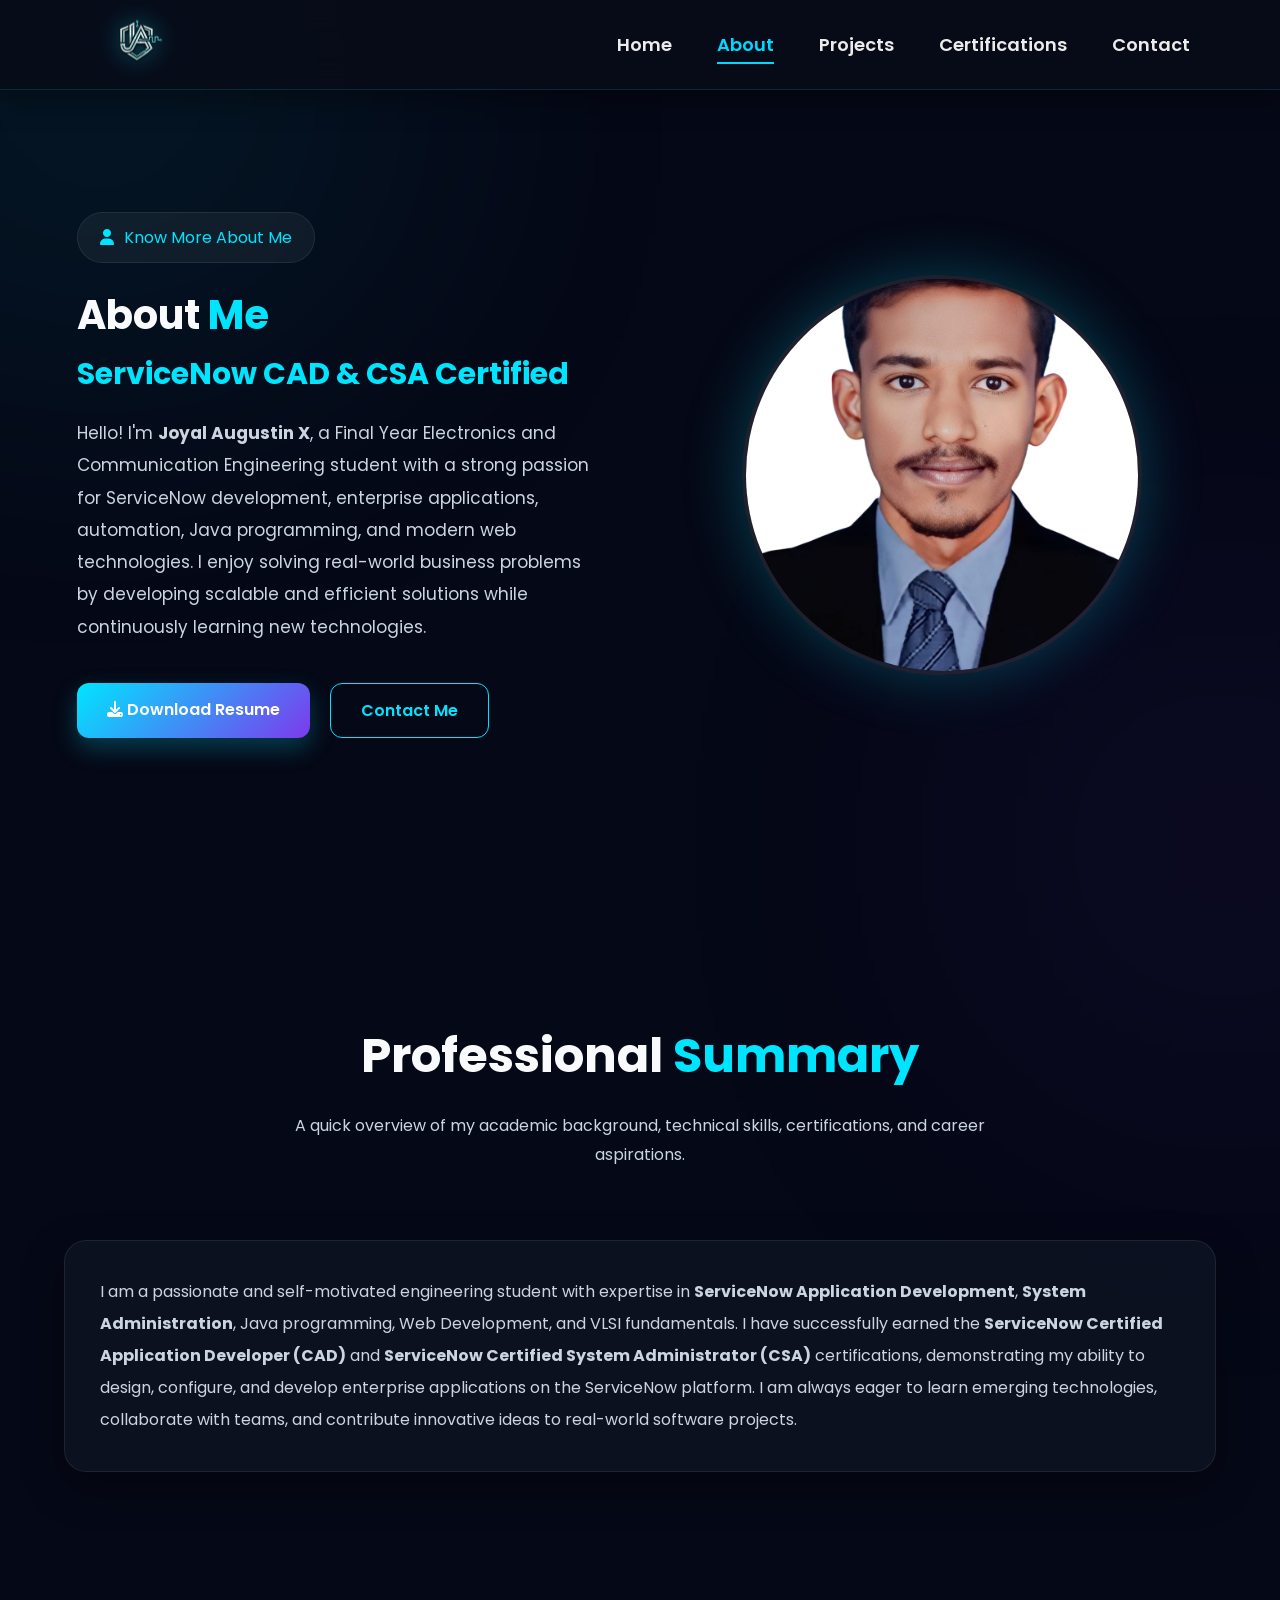
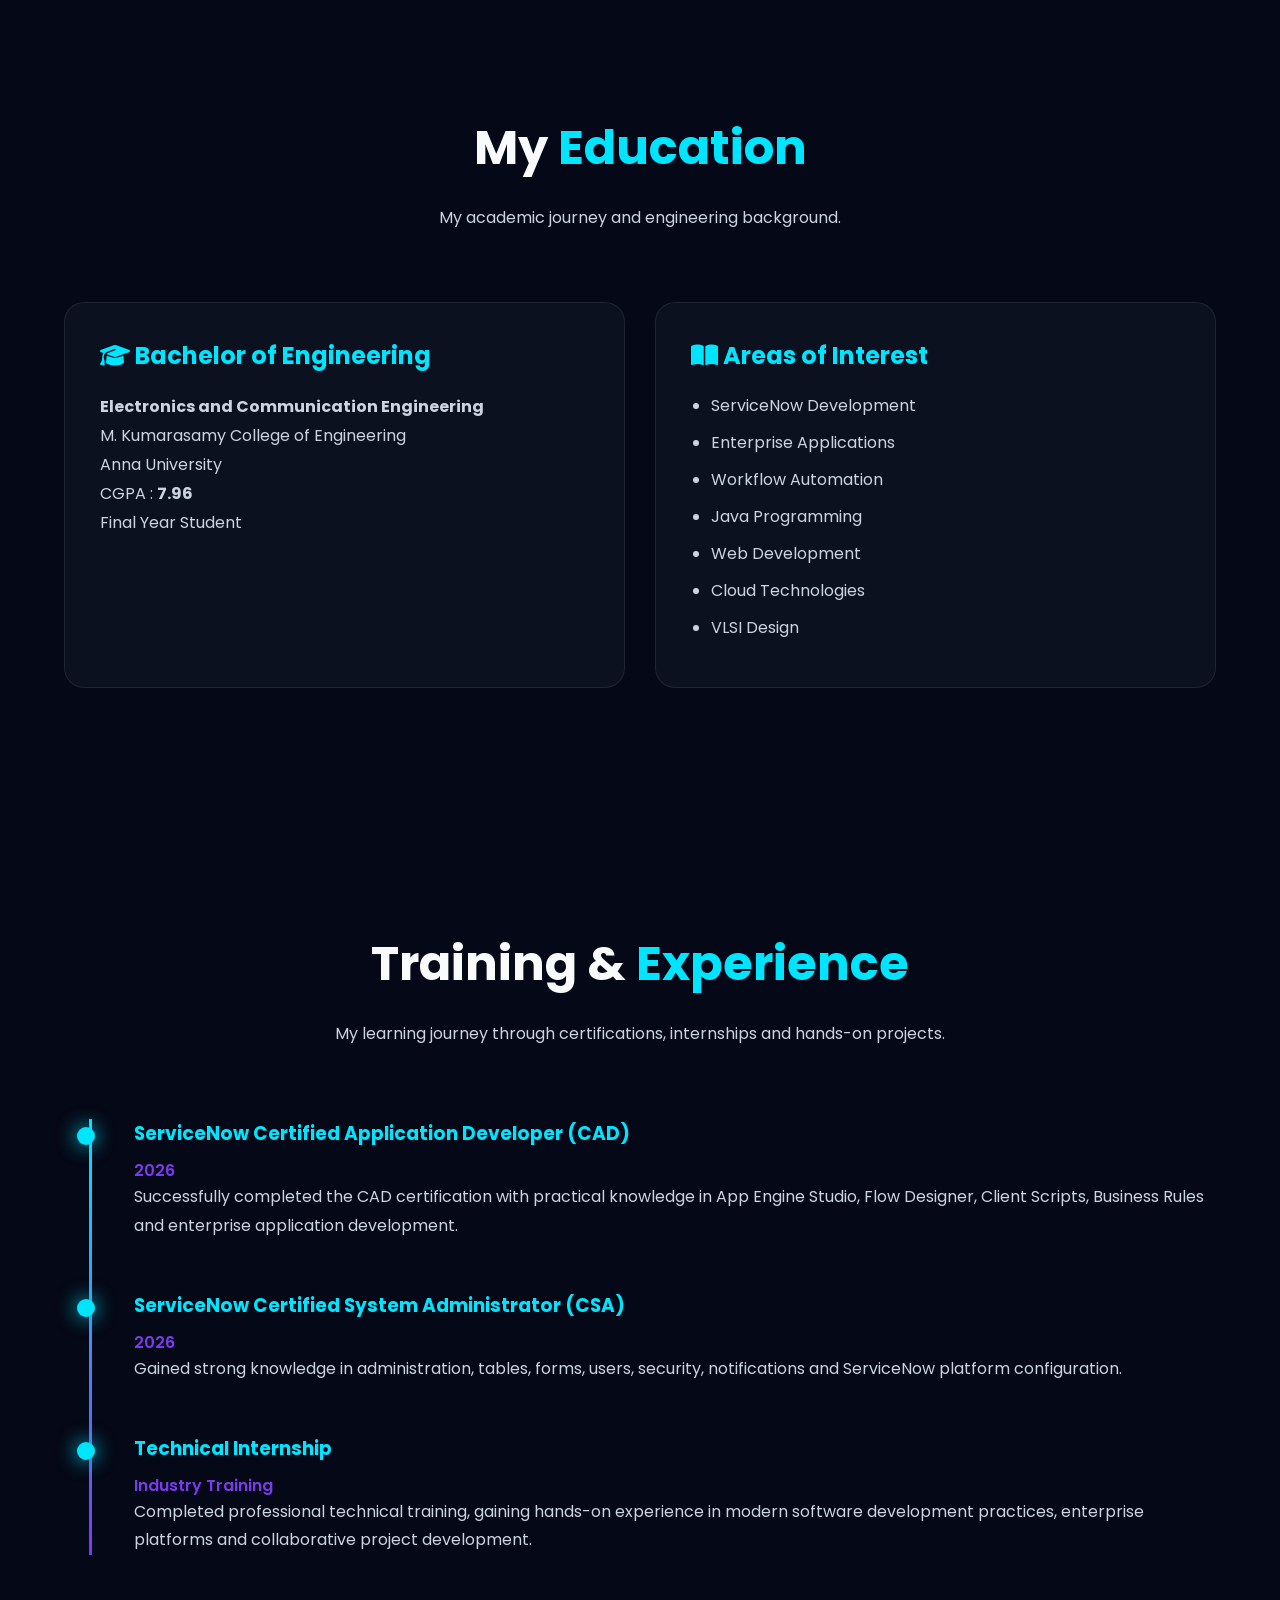
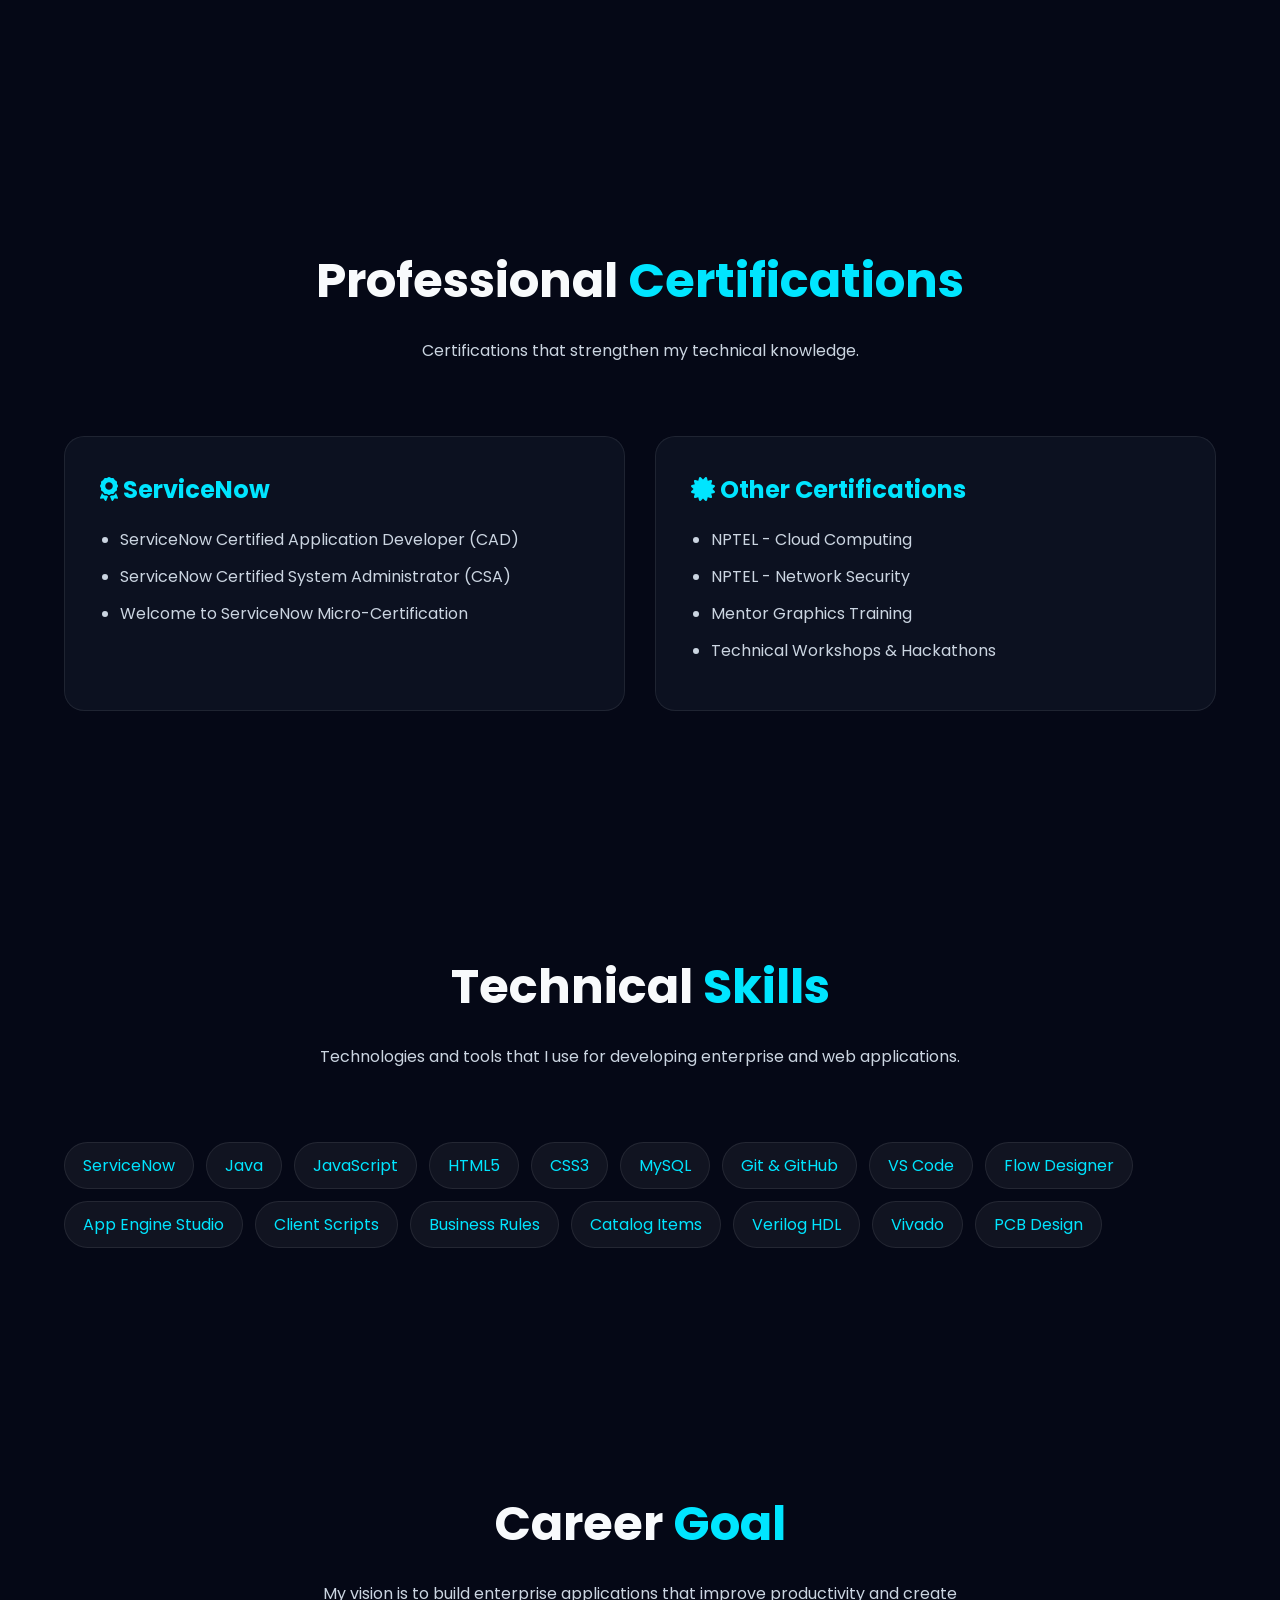
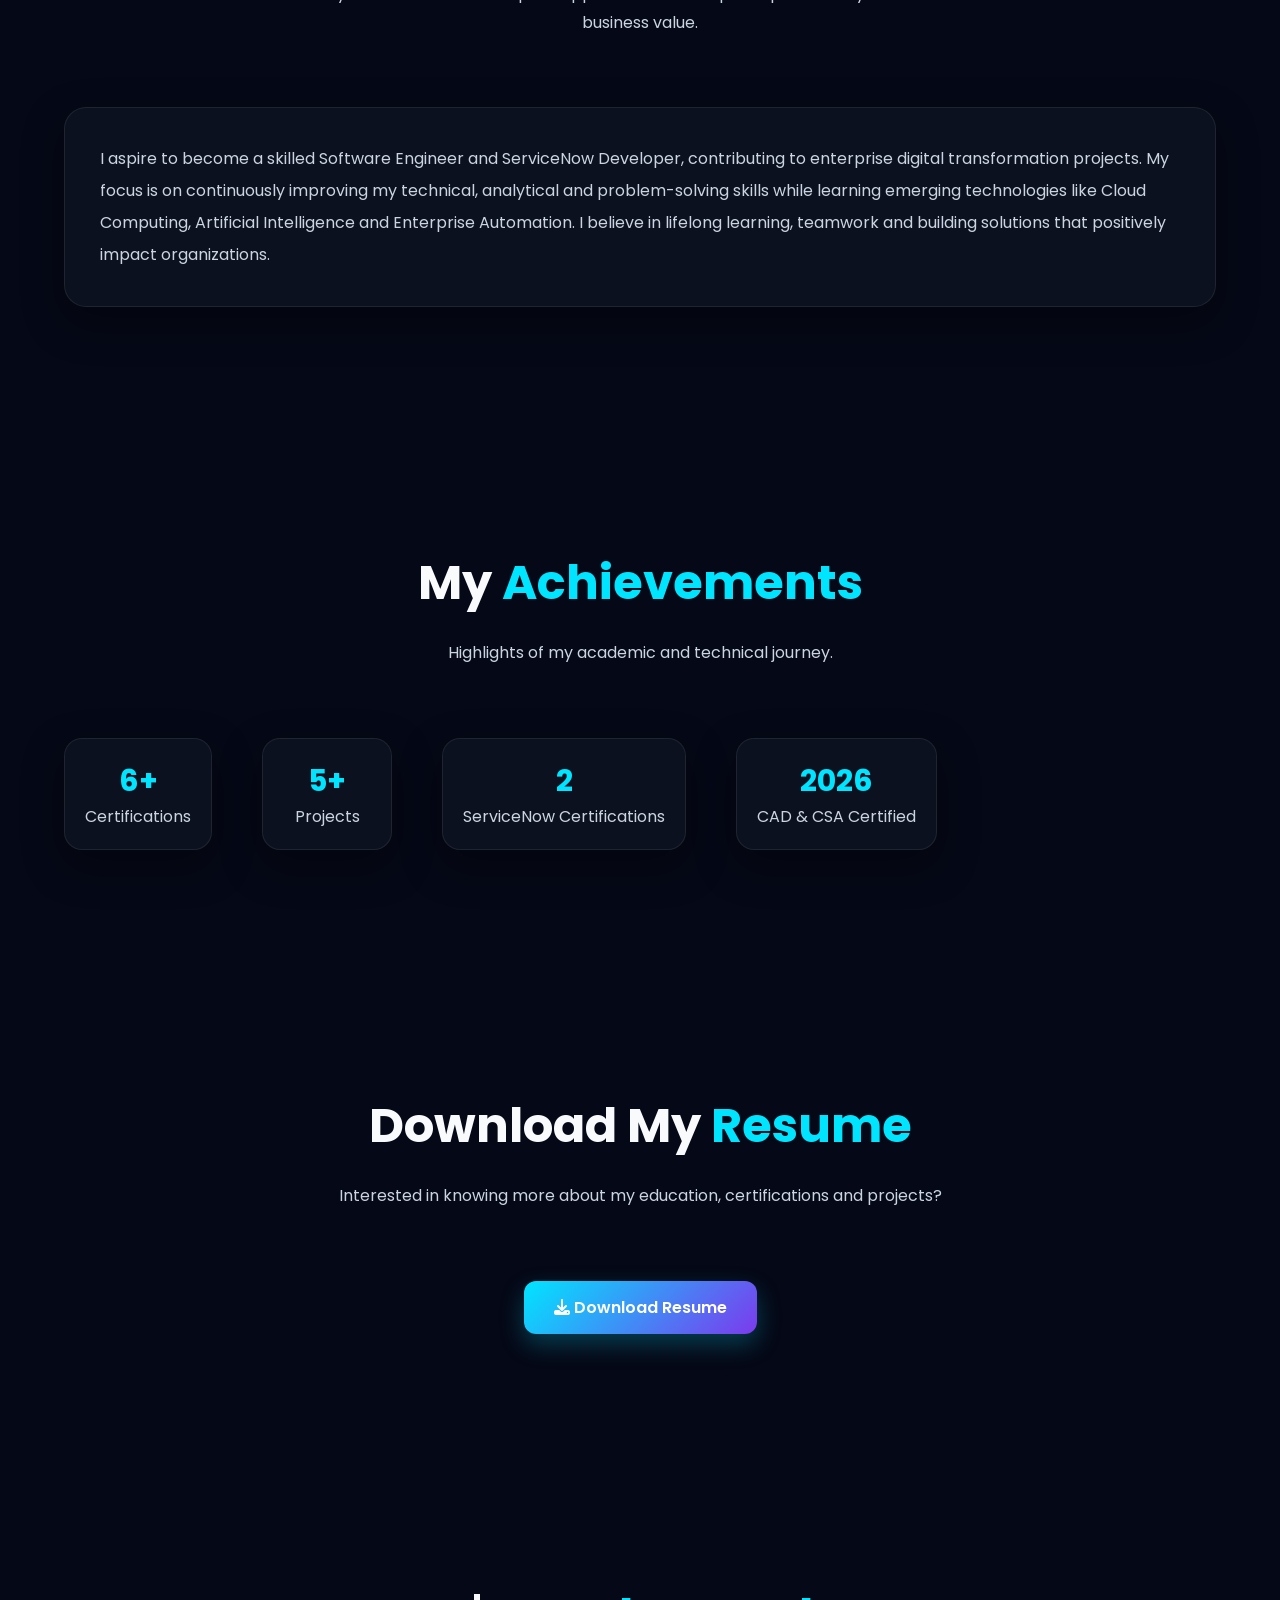
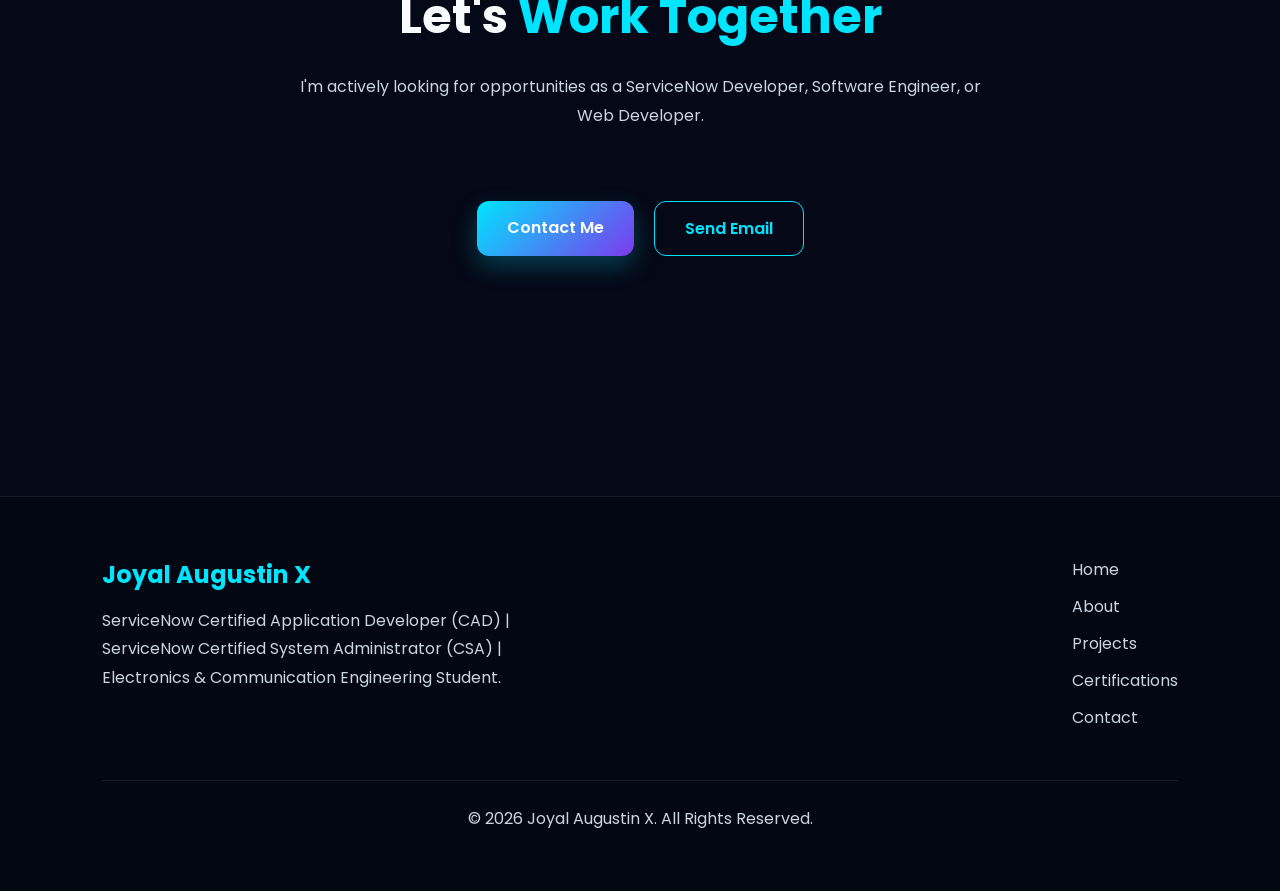
==== commit 0d7b4eca: "version2 mobile responives changed" ====
--- a/about.html
+++ b/about.html
@@ -139,7 +139,7 @@
 
     <div class="hero-right fade-right">
 
-        <img src="images/Profile.png"
+        <img src="images/about.jpeg"
             alt="Joyal Augustin X">
 
     </div>
--- a/style.css
+++ b/style.css
@@ -368,7 +368,7 @@
 
     justify-content:space-between;
 
-    padding:130px 8% 70px;
+    padding:90px 6% 40px;
 
     gap:80px;
 
@@ -1600,124 +1600,67 @@
 
 @media (max-width:768px){
 
-    .logo{
-
-    display:flex;
-
-    align-items:center;
-
-}
-
-.logo img{
-
-    height:60px;
-
-    width:auto;
-
-    cursor:pointer;
-
-    transition:.3s;
-
-}
-
-.logo img:hover{
-
-    transform:scale(1.08);
-
-}
+    .menu-toggle{
+        display:block;
+        font-size:30px;
+        color:#fff;
+        cursor:pointer;
+        z-index:1001;
+    }
+
+    nav{
+
+        position:fixed;
+
+        top:80px;
+
+        left:-100%;
+
+        width:100%;
+
+        height:calc(100vh - 80px);
+
+        background:#071325;
+
+        transition:left .4s ease;
+
+        z-index:1000;
+
+    }
+
+    nav.active{
+
+        left:0;
+
+    }
+
     nav ul{
 
-        position:fixed;
-
-        top:80px;
-
-        right:-100%;
-
-        width:280px;
-
-        height:100vh;
-
-        background:#08101d;
+        display:flex;
 
         flex-direction:column;
 
-        padding:60px 30px;
-
-        transition:.4s;
+        justify-content:flex-start;
+
+        align-items:center;
 
         gap:30px;
 
-    }
-
-    nav ul.active{
-
-        right:0;
-
-    }
-
-    .menu-toggle{
-
-        display:block;
-
-        font-size:30px;
+        padding-top:50px;
+
+    }
+
+    nav ul li{
+
+        list-style:none;
+
+    }
+
+    nav ul li a{
+
+        font-size:22px;
 
         color:white;
-
-        cursor:pointer;
-
-    }
-
-    .hero{
-
-        padding:140px 25px 60px;
-
-    }
-
-    .hero-left h1{
-
-        font-size:42px;
-
-    }
-
-    .hero-left h2{
-
-        font-size:22px;
-
-    }
-
-    .description{
-
-        font-size:16px;
-
-    }
-
-    .hero-right img{
-
-        width:260px;
-
-        height:260px;
-
-    }
-
-    .section-title{
-
-        font-size:36px;
-
-    }
-
-    .about-grid,
-    .skill-grid,
-    .project-grid,
-    .cert-grid,
-    .contact-container{
-
-        grid-template-columns:1fr;
-
-    }
-
-    .project-buttons{
-
-        flex-direction:column;
 
     }
 
@@ -2253,7 +2196,165 @@
 }
 
 }
-
+/*====================================
+        MOBILE RESPONSIVE
+====================================*/
+
+@media (max-width:768px){
+
+header{
+
+padding:15px 5%;
+
+height:80px;
+
+}
+
+.logo img{
+
+width:55px;
+
+height:55px;
+
+}
+
+.logo-text h2{
+
+font-size:18px;
+
+}
+
+.logo-text span{
+
+font-size:10px;
+
+letter-spacing:1px;
+
+}
+
+/* Hide Menu */
+
+nav{
+
+position:absolute;
+
+top:80px;
+
+left:-100%;
+
+width:100%;
+
+background:#071325;
+
+transition:.4s;
+
+padding:20px 0;
+
+}
+
+nav.active{
+
+left:0;
+
+}
+
+nav ul{
+
+flex-direction:column;
+
+gap:25px;
+
+}
+
+.menu-toggle{
+
+display:block;
+
+font-size:28px;
+
+color:white;
+
+cursor:pointer;
+
+}
+
+/* Hero */
+
+.hero{
+order:-1;
+flex-direction:column;
+
+
+order:-1;
+text-align:center;
+
+padding:130px 6% 60px;
+
+gap:40px;
+
+}
+
+.hero-left{
+
+width:100%;
+
+}
+
+.hero-right{
+
+width:100%;
+
+display:flex;
+
+justify-content:center;
+
+}
+
+.hero-right img{
+
+width:280px;
+
+height:280px;
+
+}
+
+.hero h1{
+
+font-size:48px;
+
+}
+
+.hero h2{
+
+font-size:22px;
+
+}
+
+.description{
+
+max-width:100%;
+
+}
+
+.buttons{
+
+justify-content:center;
+
+flex-wrap:wrap;
+
+}
+
+.hero-stats{
+
+justify-content:center;
+
+flex-wrap:wrap;
+
+gap:25px;
+
+}
+
+}
 /* =====================================================
    END OF PORTFOLIO V2 CSS
 ====================================================== */
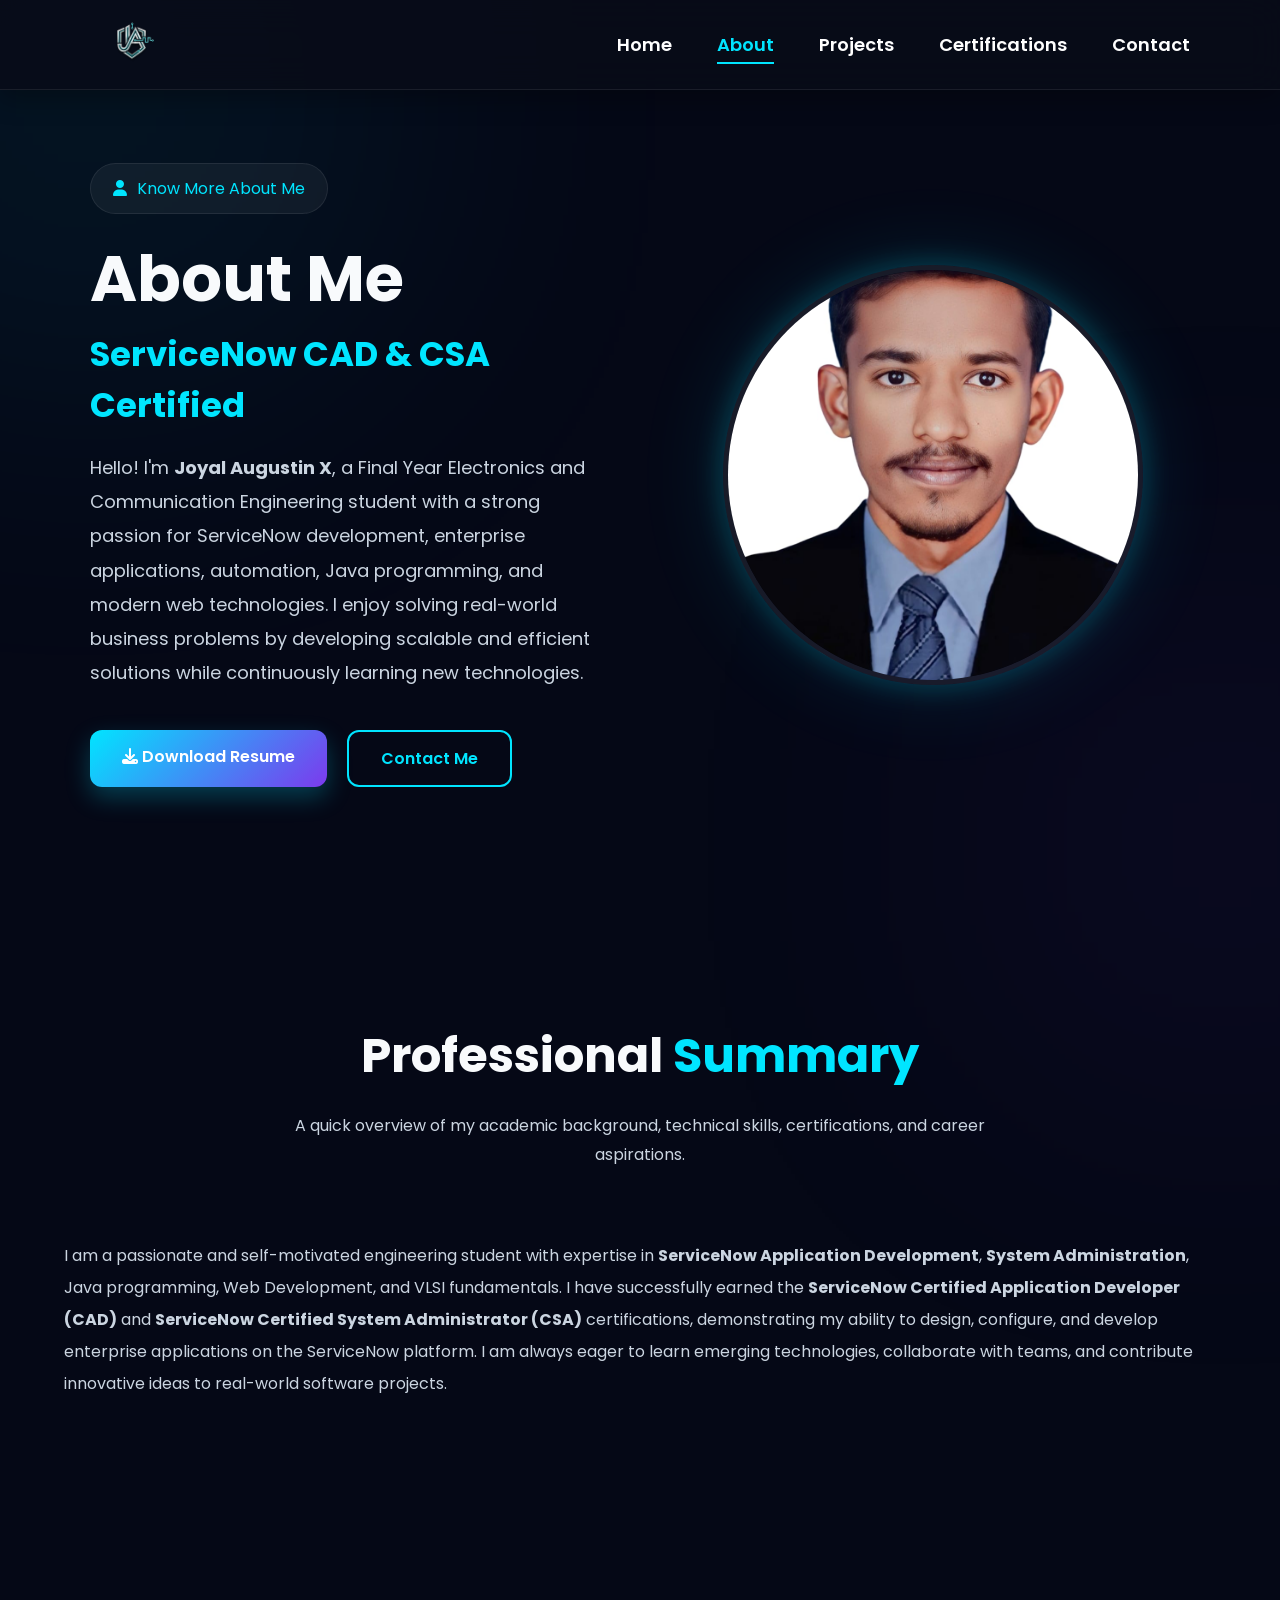
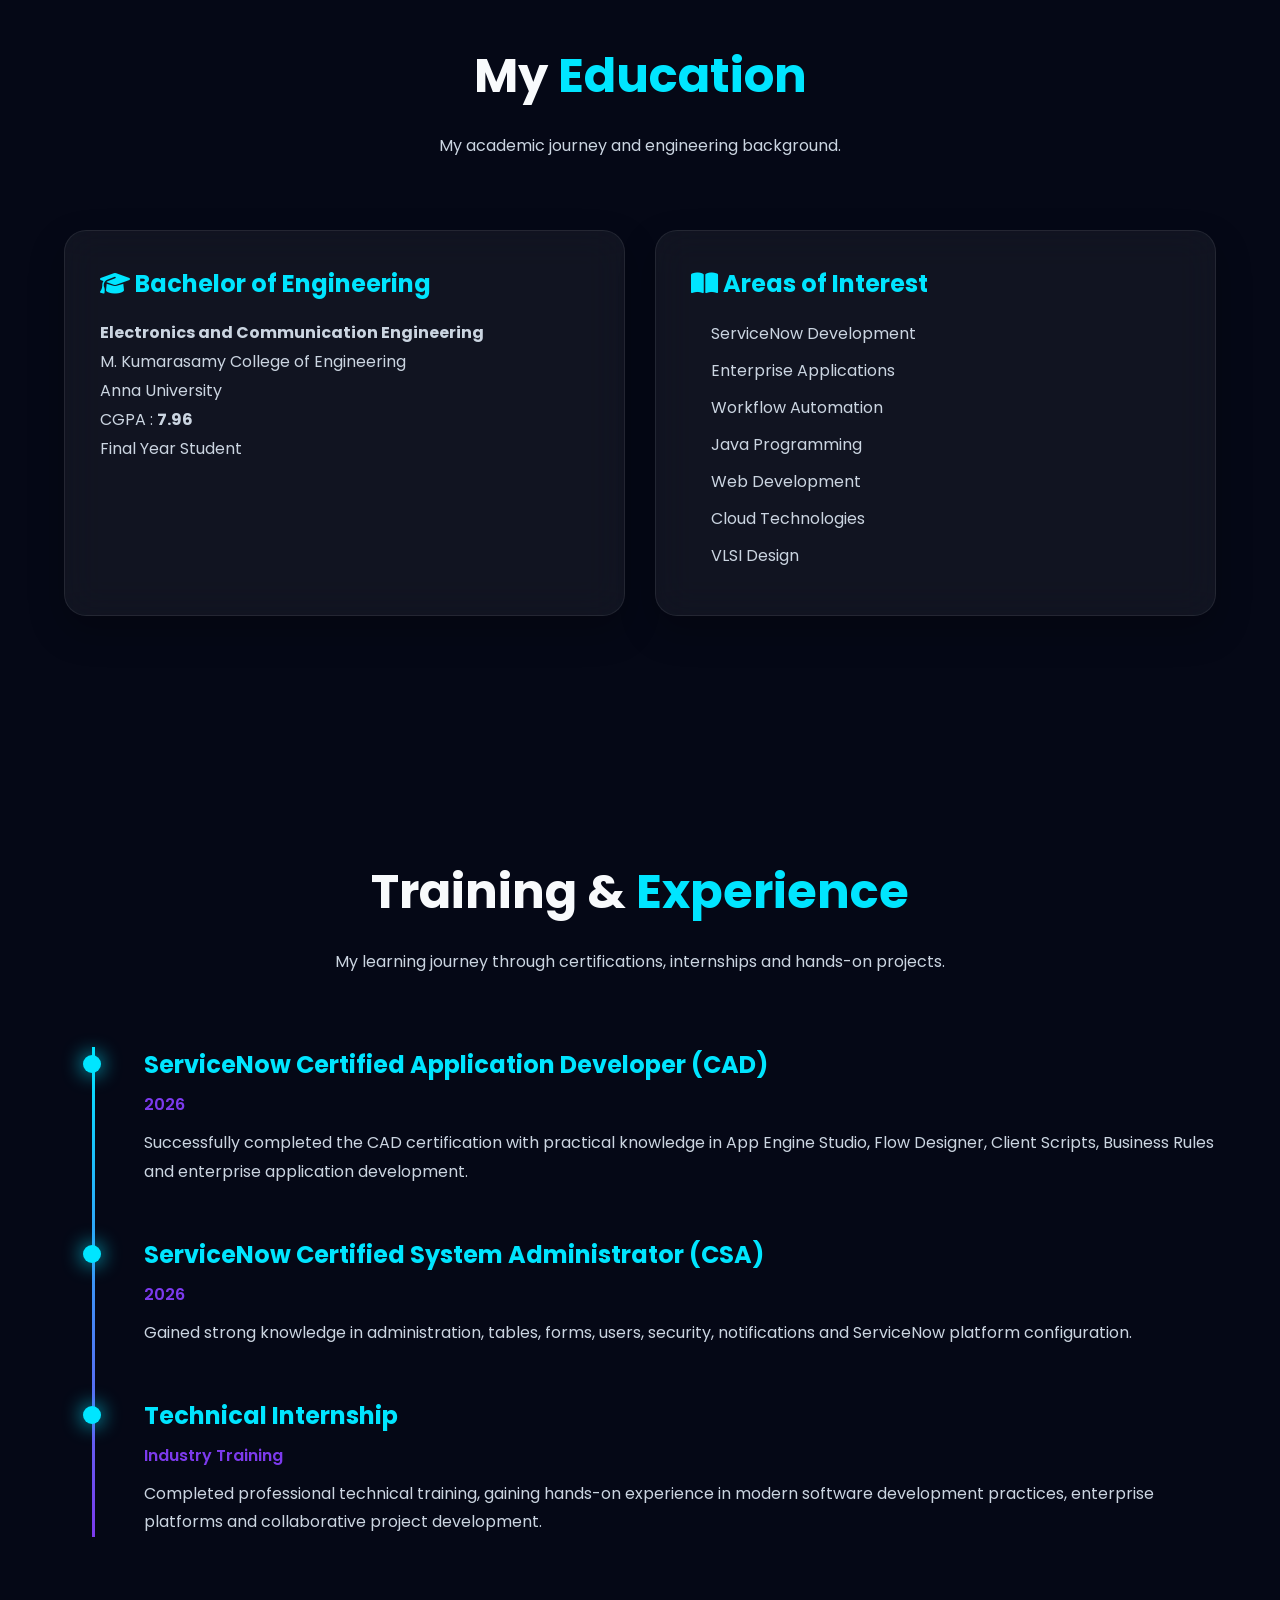
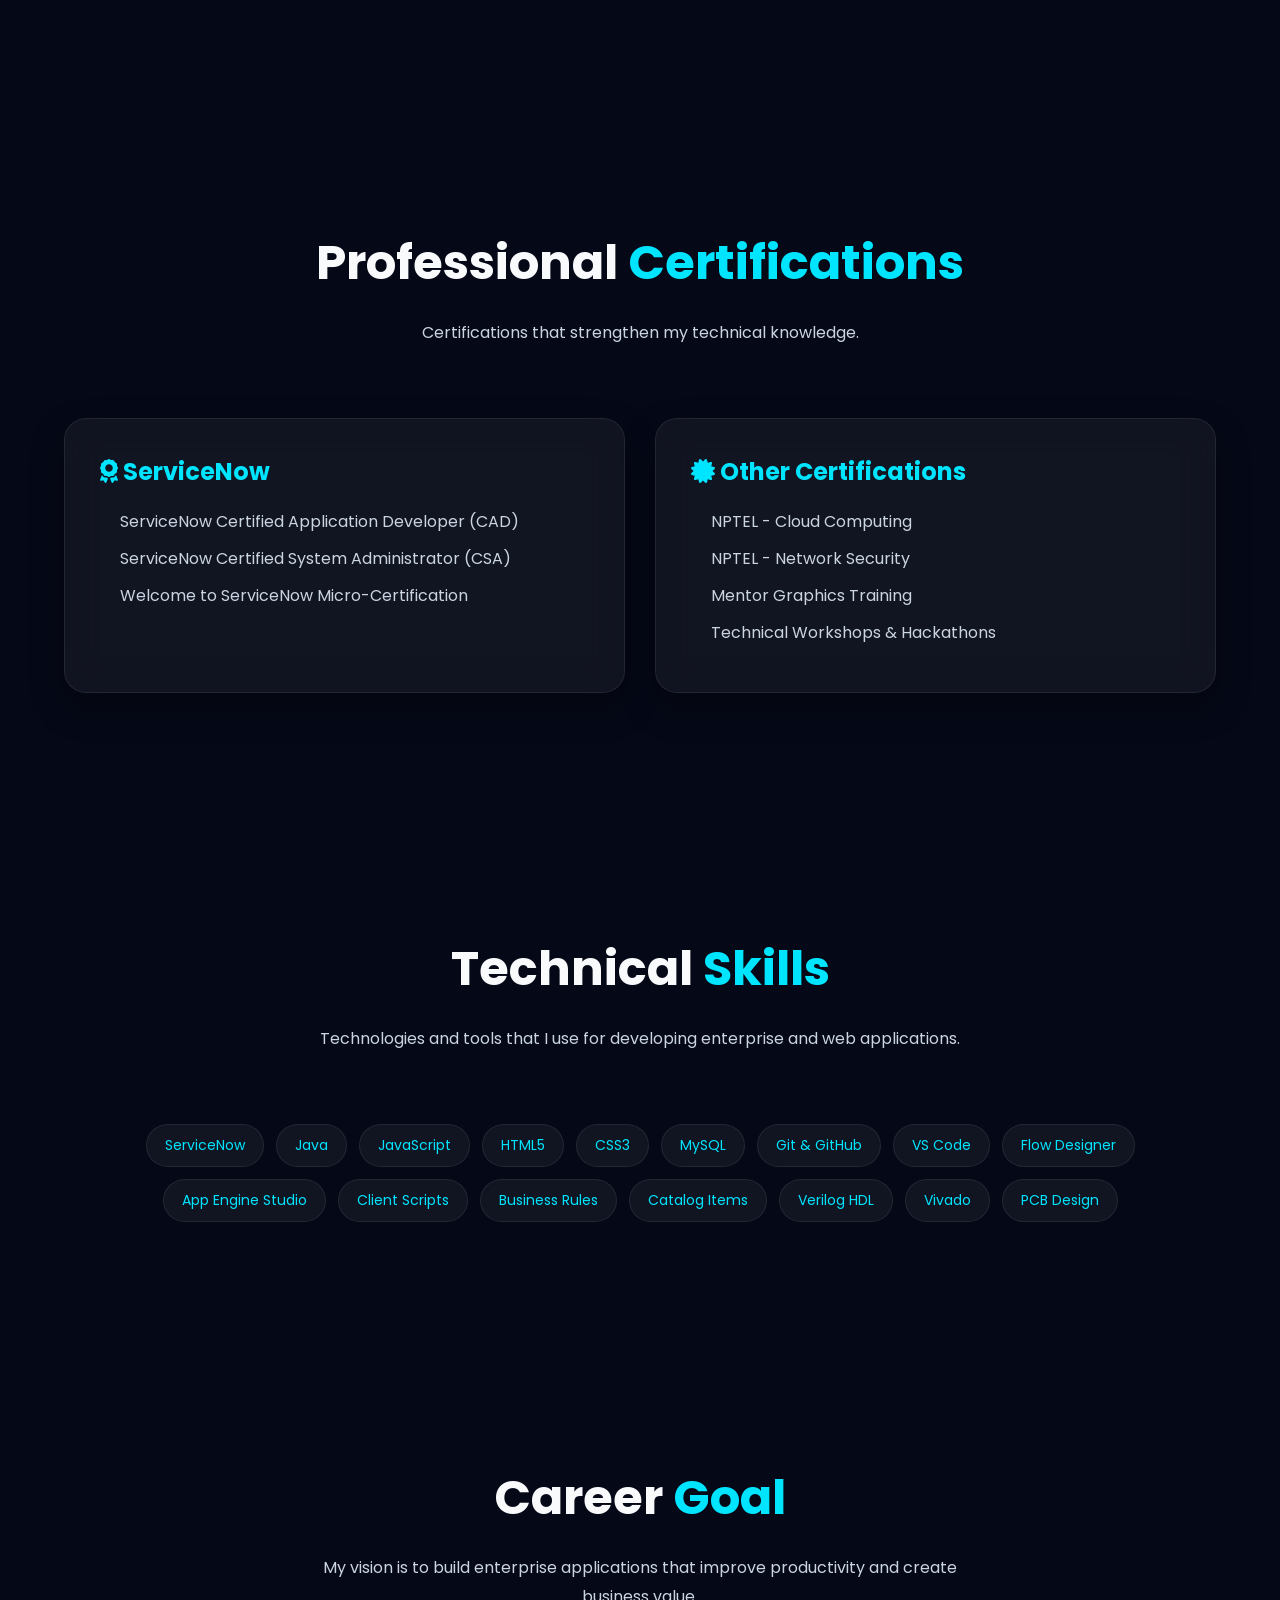
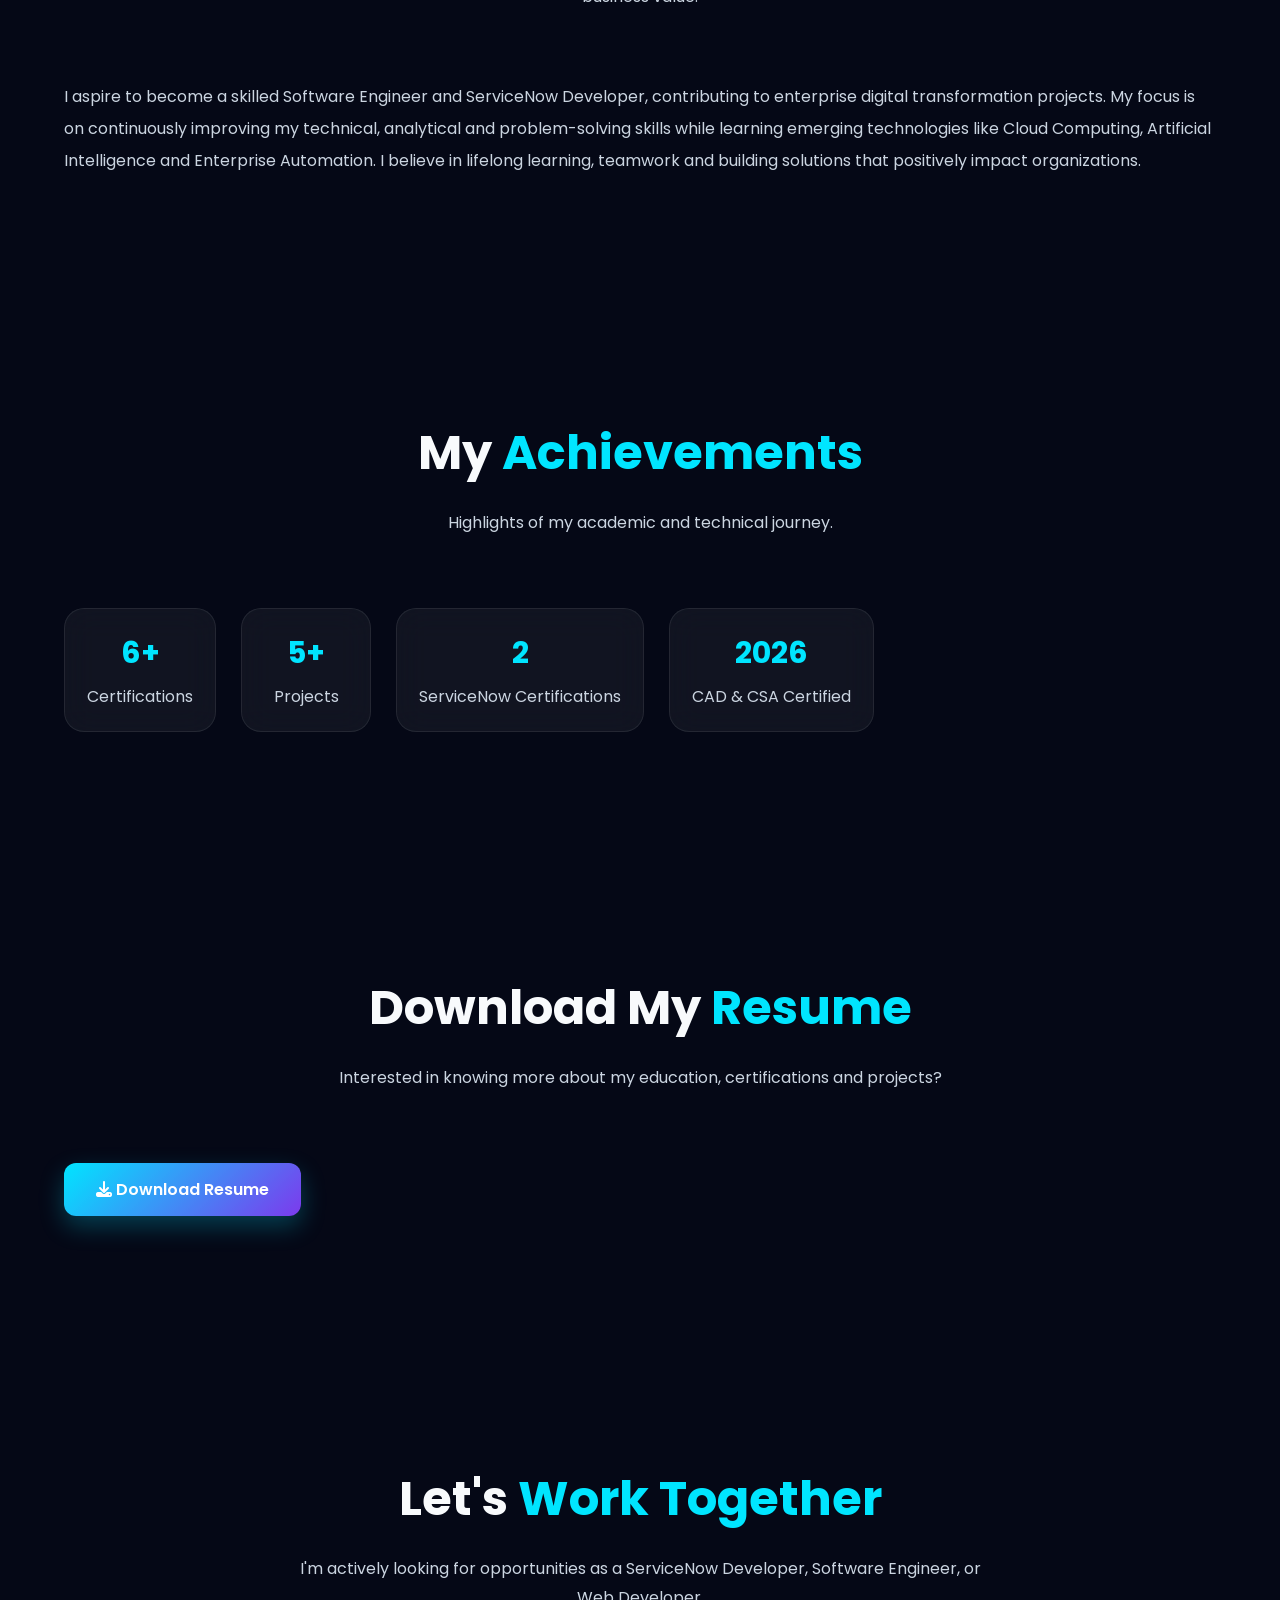
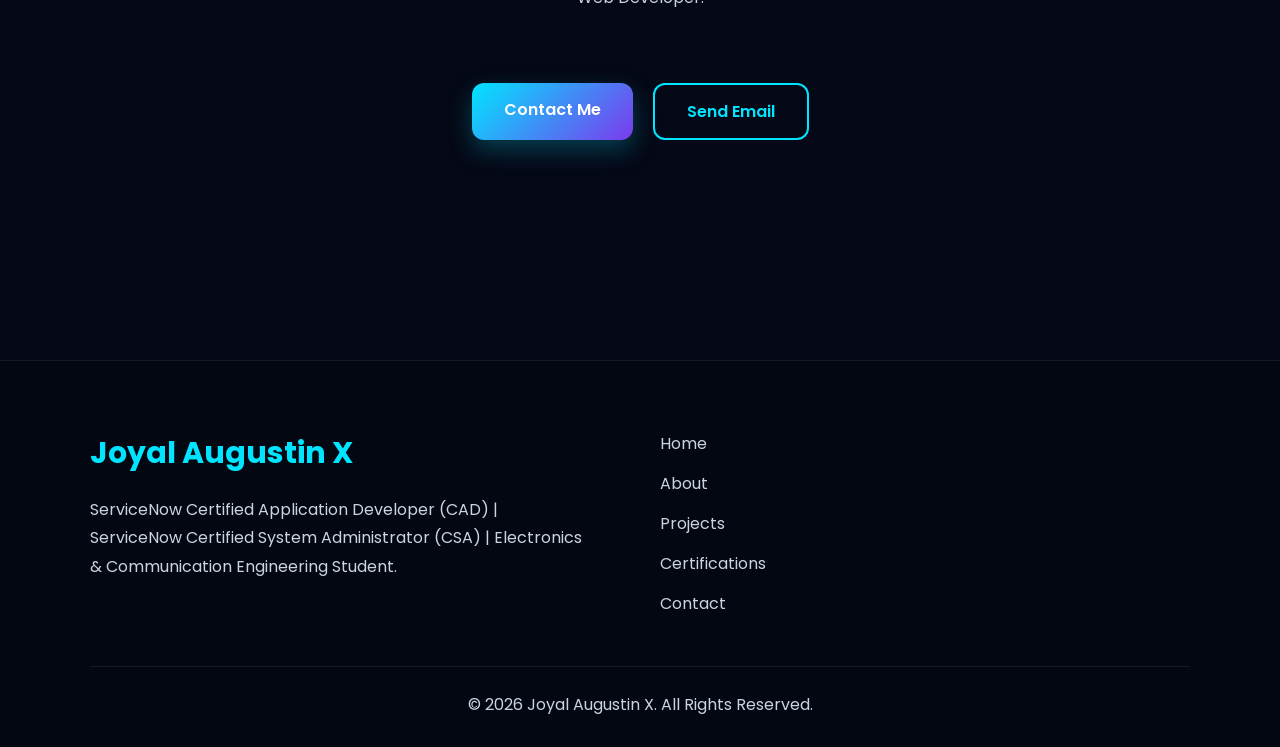
==== commit 71358250: "Added Google Analytics" ====
--- a/about.html
+++ b/about.html
@@ -21,6 +21,16 @@
     <!-- AOS -->
     <link href="https://unpkg.com/aos@2.3.4/dist/aos.css"
         rel="stylesheet">
+
+        <!-- Google tag (gtag.js) -->
+<script async src="https://www.googletagmanager.com/gtag/js?id=G-2DMFQ2WFBQ"></script>
+<script>
+  window.dataLayer = window.dataLayer || [];
+  function gtag(){dataLayer.push(arguments);}
+  gtag('js', new Date());
+
+  gtag('config', 'G-2DMFQ2WFBQ');
+</script>
 
 </head>
 
--- a/style.css
+++ b/style.css
@@ -1,78 +1,105 @@
-/* =====================================================
-   PORTFOLIO V2
-   Joyal Augustin X
-====================================================== */
-
-/* GOOGLE FONT */
+/*====================================================
+        JOYAL AUGUSTIN X PORTFOLIO
+        PART 1
+====================================================*/
+
+/*==============================
+        GOOGLE FONT
+==============================*/
 
 @import url('https://fonts.googleapis.com/css2?family=Poppins:wght@300;400;500;600;700;800&display=swap');
 
-/* ROOT */
+/*==============================
+        ROOT
+==============================*/
 
 :root{
 
     --bg:#050816;
-
     --bg2:#0f172a;
-
-    --card:rgba(17,24,39,.65);
-
+    --card:#111827;
     --primary:#00E5FF;
-
     --secondary:#7C3AED;
-
     --white:#F8FAFC;
-
     --text:#CBD5E1;
-
     --border:rgba(255,255,255,.08);
-
     --shadow:0 15px 40px rgba(0,0,0,.35);
 
 }
 
-/* RESET */
+/*==============================
+        RESET
+==============================*/
 
 *{
+
     margin:0;
     padding:0;
     box-sizing:border-box;
+
 }
 
 html{
+
     scroll-behavior:smooth;
+
 }
 
 body{
 
     font-family:'Poppins',sans-serif;
-
     background:var(--bg);
-
     color:var(--white);
-
     overflow-x:hidden;
-
     position:relative;
 
 }
 
-/* SCROLLBAR */
+img{
+
+    max-width:100%;
+    display:block;
+
+}
+
+a{
+
+    text-decoration:none;
+
+}
+
+ul{
+
+    list-style:none;
+
+}
+
+/*==============================
+        SCROLLBAR
+==============================*/
 
 ::-webkit-scrollbar{
+
     width:10px;
+
 }
 
 ::-webkit-scrollbar-track{
+
     background:#08101d;
+
 }
 
 ::-webkit-scrollbar-thumb{
+
     background:linear-gradient(var(--primary),var(--secondary));
     border-radius:50px;
-}
-
-/* BACKGROUND */
+
+}
+
+/*==============================
+        BACKGROUND GLOW
+==============================*/
 
 body::before{
 
@@ -80,19 +107,17 @@
 
     position:fixed;
 
-    width:400px;
-
-    height:400px;
+    width:420px;
+    height:420px;
 
     background:var(--primary);
 
     filter:blur(180px);
 
-    opacity:.15;
+    opacity:.12;
 
     top:-120px;
-
-    left:-100px;
+    left:-120px;
 
     z-index:-2;
 
@@ -105,45 +130,38 @@
     position:fixed;
 
     width:350px;
-
     height:350px;
 
     background:var(--secondary);
 
     filter:blur(180px);
 
-    opacity:.15;
+    opacity:.12;
 
     bottom:-120px;
-
     right:-120px;
 
     z-index:-2;
 
 }
 
-/* HEADER */
-
-/*=========================================
-            HEADER
-=========================================*/
+/*==============================
+        HEADER
+==============================*/
 
 header{
 
     position:fixed;
 
     top:0;
-
     left:0;
 
     width:100%;
-
     height:90px;
 
     display:flex;
 
     justify-content:space-between;
-
     align-items:center;
 
     padding:0 7%;
@@ -152,2209 +170,2599 @@
 
     backdrop-filter:blur(18px);
 
-    -webkit-backdrop-filter:blur(18px);
-
-    border-bottom:1px solid rgba(0,217,255,.15);
-
-    box-shadow:0 10px 30px rgba(0,0,0,.35);
+    border-bottom:1px solid rgba(255,255,255,.08);
+
+    box-shadow:0 8px 25px rgba(0,0,0,.30);
 
     z-index:1000;
 
 }
-/* LOGO */
-/*=========================================
-            LOGO
-=========================================*/
+
+/*==============================
+        LOGO
+==============================*/
 
 .logo a{
 
     display:flex;
-
     align-items:center;
+    gap:15px;
+
+}
+
+.logo img{
+
+    width:85px;
+    height:85px;
+    object-fit:contain;
+
+    transition:.35s;
+
+}
+
+.logo img:hover{
+
+    transform:scale(1.08);
+
+}
+
+.logo-text{
+
+    display:flex;
+    flex-direction:column;
+
+}
+
+.logo-text h2{
+
+    font-size:24px;
+    font-weight:700;
+    color:white;
+
+}
+
+.logo-text span{
+
+    color:var(--primary);
+    font-size:13px;
+    letter-spacing:2px;
+
+}
+
+/*==============================
+        NAVBAR
+==============================*/
+
+nav ul{
+
+    display:flex;
+    align-items:center;
+    gap:45px;
+
+}
+
+nav ul li a{
+
+    color:white;
+
+    font-size:18px;
+
+    font-weight:600;
+
+    position:relative;
+
+    transition:.3s;
+
+}
+
+nav ul li a:hover{
+
+    color:var(--primary);
+
+}
+
+nav ul li a.active{
+
+    color:var(--primary);
+
+}
+
+nav ul li a::after{
+
+    content:"";
+
+    position:absolute;
+
+    left:0;
+    bottom:-7px;
+
+    width:0;
+
+    height:2px;
+
+    background:var(--primary);
+
+    transition:.35s;
+
+}
+
+nav ul li a:hover::after,
+
+nav ul li a.active::after{
+
+    width:100%;
+
+}
+
+/*==============================
+        HAMBURGER
+==============================*/
+
+.menu-toggle{
+
+    display:none;
+
+    font-size:30px;
+
+    color:white;
+
+    cursor:pointer;
+
+}
+
+/*==============================
+        BUTTONS
+==============================*/
+
+.btn{
+
+    display:inline-block;
+
+    padding:14px 32px;
+
+    border-radius:12px;
+
+    font-weight:600;
+
+    transition:.35s;
+
+}
+
+.btn-primary{
+
+    background:linear-gradient(135deg,var(--primary),var(--secondary));
+
+    color:white;
+
+    box-shadow:0 10px 25px rgba(0,229,255,.25);
+
+}
+
+.btn-primary:hover{
+
+    transform:translateY(-5px);
+
+}
+
+.btn-secondary{
+
+    border:2px solid var(--primary);
+
+    color:var(--primary);
+
+}
+
+.btn-secondary:hover{
+
+    background:var(--primary);
+
+    color:#050816;
+
+}
+/*====================================================
+        HERO SECTION
+====================================================*/
+
+.hero{
+
+    min-height:100vh;
+
+    display:flex;
+
+    justify-content:space-between;
+
+    align-items:center;
+
+    gap:70px;
+
+    padding:120px 7% 70px;
+
+}
+
+.hero-left{
+
+    flex:1;
+
+}
+
+.hero-right{
+
+    flex:1;
+
+    display:flex;
+
+    justify-content:center;
+
+    align-items:flex-start;
+
+}
+
+/*==============================
+        BADGE
+==============================*/
+
+.hero-badge{
+
+    display:inline-flex;
+
+    align-items:center;
+
+    gap:10px;
+
+    padding:12px 22px;
+
+    border-radius:40px;
+
+    background:rgba(255,255,255,.05);
+
+    border:1px solid rgba(255,255,255,.08);
+
+    color:var(--primary);
+
+    margin-bottom:30px;
+
+}
+
+/*==============================
+        HERO TEXT
+==============================*/
+
+.hero-left h1{
+
+    font-size:64px;
+
+    line-height:1.1;
+
+    margin-bottom:15px;
+
+    font-weight:700;
+
+}
+
+.hero-left h2{
+
+    font-size:34px;
+
+    color:var(--primary);
+
+    margin-bottom:20px;
+
+}
+
+.description{
+
+    color:var(--text);
+
+    font-size:18px;
+
+    line-height:1.9;
+
+    max-width:620px;
+
+}
+
+/*==============================
+        HERO TAGS
+==============================*/
+
+.hero-tags{
+
+    display:flex;
+
+    flex-wrap:wrap;
+
+    gap:15px;
+
+    margin-top:25px;
+
+}
+
+.hero-tags span{
+
+    padding:10px 18px;
+
+    border-radius:30px;
+
+    background:rgba(255,255,255,.05);
+
+    border:1px solid rgba(255,255,255,.08);
+
+    color:var(--primary);
+
+    font-size:15px;
+
+    transition:.3s;
+
+}
+
+.hero-tags span:hover{
+
+    background:var(--primary);
+
+    color:#050816;
+
+}
+
+/*==============================
+        BUTTONS
+==============================*/
+
+.buttons{
+
+    display:flex;
+
+    gap:20px;
+
+    margin-top:40px;
+
+    flex-wrap:wrap;
+
+}
+
+/*==============================
+        STATS
+==============================*/
+
+.hero-stats{
+
+    display:flex;
+
+    gap:25px;
+
+    margin-top:45px;
+
+    flex-wrap:wrap;
+
+}
+
+.hero-stats div{
+
+    background:rgba(255,255,255,.05);
+
+    backdrop-filter:blur(15px);
+
+    border:1px solid rgba(255,255,255,.08);
+
+    border-radius:20px;
+
+    padding:22px;
+
+    min-width:130px;
+
+    text-align:center;
+
+    transition:.35s;
+
+}
+
+.hero-stats div:hover{
+
+    transform:translateY(-8px);
+
+    border-color:var(--primary);
+
+}
+
+.hero-stats h3{
+
+    color:var(--primary);
+
+    font-size:30px;
+
+    margin-bottom:8px;
+
+}
+
+.hero-stats span{
+
+    color:var(--text);
+
+}
+
+/*==============================
+        SOCIAL
+==============================*/
+
+.social-links{
+
+    display:flex;
+
+    gap:20px;
+
+    margin-top:35px;
+
+}
+
+.social-links a{
+
+    width:48px;
+
+    height:48px;
+
+    border-radius:50%;
+
+    display:flex;
+
+    justify-content:center;
+
+    align-items:center;
+
+    background:rgba(255,255,255,.05);
+
+    color:var(--white);
+
+    font-size:20px;
+
+    transition:.35s;
+
+}
+
+.social-links a:hover{
+
+    background:linear-gradient(135deg,var(--primary),var(--secondary));
+
+    transform:translateY(-6px);
+
+}
+
+/*==============================
+        HERO IMAGE
+==============================*/
+
+.hero-right img{
+
+    width:420px;
+
+    height:420px;
+
+    border-radius:50%;
+
+    object-fit:cover;
+
+    border:5px solid rgba(255,255,255,.08);
+
+    box-shadow:
+
+        0 0 30px rgba(0,229,255,.25),
+
+        0 0 90px rgba(0,229,255,.12);
+
+    animation:float 5s ease-in-out infinite;
+
+}
+
+/*==============================
+        FLOAT ANIMATION
+==============================*/
+
+@keyframes float{
+
+    0%{
+
+        transform:translateY(0);
+
+    }
+
+    50%{
+
+        transform:translateY(-18px);
+
+    }
+
+    100%{
+
+        transform:translateY(0);
+
+    }
+
+}
+/*====================================================
+        ABOUT SECTION
+====================================================*/
+
+.page-section{
+
+    width:min(1200px,90%);
+    margin:auto;
+    padding:120px 0;
+
+}
+
+/*==============================
+        SECTION TITLE
+==============================*/
+
+.section-title{
+
+    text-align:center;
+    font-size:48px;
+    font-weight:700;
+    margin-bottom:20px;
+
+}
+
+.section-title span{
+
+    color:var(--primary);
+
+}
+
+.section-subtitle{
+
+    max-width:700px;
+    margin:auto;
+    text-align:center;
+    color:var(--text);
+    line-height:1.8;
+    margin-bottom:70px;
+
+}
+
+/*==============================
+        ABOUT GRID
+==============================*/
+
+.about-grid{
+
+    display:grid;
+    grid-template-columns:repeat(auto-fit,minmax(320px,1fr));
+    gap:30px;
+
+}
+
+/*==============================
+        ABOUT CARD
+==============================*/
+
+.about-card{
+
+    background:rgba(255,255,255,.05);
+
+    border:1px solid rgba(255,255,255,.08);
+
+    border-radius:22px;
+
+    padding:35px;
+
+    backdrop-filter:blur(18px);
+
+    transition:.35s;
+
+    box-shadow:0 15px 35px rgba(0,0,0,.25);
+
+}
+
+.about-card:hover{
+
+    transform:translateY(-10px);
+
+    border-color:var(--primary);
+
+}
+
+/*==============================
+        ABOUT ICON
+==============================*/
+
+.about-icon{
+
+    width:70px;
+    height:70px;
+
+    border-radius:50%;
+
+    display:flex;
+    justify-content:center;
+    align-items:center;
+
+    background:linear-gradient(135deg,var(--primary),var(--secondary));
+
+    color:white;
+
+    font-size:28px;
+
+    margin-bottom:25px;
+
+}
+
+/*==============================
+        ABOUT TEXT
+==============================*/
+
+.about-card h3{
+
+    color:var(--primary);
+
+    font-size:24px;
+
+    margin-bottom:18px;
+
+}
+
+.about-card p{
+
+    color:var(--text);
+
+    line-height:1.8;
+
+}
+
+.about-card ul{
+
+    margin-top:20px;
+    padding-left:20px;
+
+}
+
+.about-card ul li{
+
+    color:var(--text);
+
+    margin-bottom:12px;
+
+}
+
+/*====================================================
+        EDUCATION TIMELINE
+====================================================*/
+
+.timeline{
+
+    position:relative;
+
+    margin-top:70px;
+
+}
+
+.timeline::before{
+
+    content:"";
+
+    position:absolute;
+
+    left:28px;
+
+    top:0;
+
+    width:3px;
+
+    height:100%;
+
+    background:linear-gradient(var(--primary),var(--secondary));
+
+}
+
+.timeline-item{
+
+    position:relative;
+
+    margin-left:80px;
+
+    margin-bottom:50px;
+
+}
+
+.timeline-dot{
+
+    position:absolute;
+
+    left:-61px;
+
+    top:8px;
+
+    width:18px;
+
+    height:18px;
+
+    border-radius:50%;
+
+    background:var(--primary);
+
+    box-shadow:0 0 20px var(--primary);
+
+}
+
+.timeline-item h3{
+
+    color:var(--primary);
+
+    margin-bottom:10px;
+
+    font-size:24px;
+
+}
+
+.timeline-item span{
+
+    color:var(--secondary);
+
+    font-weight:600;
+
+    display:block;
+
+    margin-bottom:12px;
+
+}
+
+.timeline-item p{
+
+    color:var(--text);
+
+    line-height:1.8;
+
+}
+
+/*====================================================
+        ABOUT BADGES
+====================================================*/
+
+.about-badges{
+
+    display:flex;
+
+    flex-wrap:wrap;
+
+    gap:15px;
+
+    margin-top:25px;
+
+}
+
+.about-badges span{
+
+    padding:10px 18px;
+
+    border-radius:30px;
+
+    background:rgba(255,255,255,.05);
+
+    border:1px solid rgba(255,255,255,.08);
+
+    color:var(--primary);
+
+    transition:.3s;
+
+}
+
+.about-badges span:hover{
+
+    background:var(--primary);
+
+    color:#050816;
+
+}
+
+/*====================================================
+        ABOUT STATS
+====================================================*/
+
+.about-stats{
+
+    display:flex;
+
+    flex-wrap:wrap;
+
+    gap:20px;
+
+    margin-top:35px;
+
+}
+
+.about-stat{
+
+    flex:1;
+
+    min-width:140px;
+
+    background:rgba(255,255,255,.05);
+
+    border:1px solid rgba(255,255,255,.08);
+
+    border-radius:18px;
+
+    padding:20px;
+
+    text-align:center;
+
+    transition:.35s;
+
+}
+
+.about-stat:hover{
+
+    transform:translateY(-8px);
+
+    border-color:var(--primary);
+
+}
+
+.about-stat h2{
+
+    color:var(--primary);
+
+    font-size:30px;
+
+    margin-bottom:8px;
+
+}
+
+.about-stat p{
+
+    color:var(--text);
+
+}
+/*====================================================
+                SKILLS SECTION
+====================================================*/
+
+.skill-section{
+
+    width:min(1200px,90%);
+    margin:auto;
+    padding:120px 0;
+
+}
+
+/*==============================
+        SKILL GRID
+==============================*/
+
+.skill-grid{
+
+    display:grid;
+
+    grid-template-columns:repeat(auto-fit,minmax(260px,1fr));
+
+    gap:30px;
+
+}
+
+/*==============================
+        SKILL CARD
+==============================*/
+
+.skill-card{
+
+    background:rgba(255,255,255,.05);
+
+    border:1px solid rgba(255,255,255,.08);
+
+    border-radius:22px;
+
+    padding:35px;
+
+    backdrop-filter:blur(18px);
+
+    transition:.4s;
+
+    box-shadow:0 15px 35px rgba(0,0,0,.25);
+
+    text-align:center;
+
+}
+
+.skill-card:hover{
+
+    transform:translateY(-12px);
+
+    border-color:var(--primary);
+
+    box-shadow:0 20px 40px rgba(0,229,255,.15);
+
+}
+
+/*==============================
+        ICON
+==============================*/
+
+.skill-card i{
+
+    font-size:60px;
+
+    color:var(--primary);
+
+    margin-bottom:25px;
+
+}
+
+/*==============================
+        TITLE
+==============================*/
+
+.skill-card h3{
+
+    font-size:24px;
+
+    margin-bottom:15px;
+
+    color:var(--white);
+
+}
+
+/*==============================
+        DESCRIPTION
+==============================*/
+
+.skill-card p{
+
+    color:var(--text);
+
+    line-height:1.8;
+
+    margin-bottom:25px;
+
+}
+
+/*==============================
+        PROGRESS BAR
+==============================*/
+
+.skill-progress{
+
+    width:100%;
+
+    height:10px;
+
+    background:#1f2937;
+
+    border-radius:50px;
+
+    overflow:hidden;
+
+}
+
+.skill-progress span{
+
+    display:block;
+
+    height:100%;
+
+    background:linear-gradient(90deg,var(--primary),var(--secondary));
+
+    border-radius:50px;
+
+}
+
+/*==============================
+        TAGS
+==============================*/
+
+.skill-tags{
+
+    display:flex;
+
+    flex-wrap:wrap;
+
+    justify-content:center;
+
+    gap:12px;
+
+    margin-top:25px;
+
+}
+
+.skill-tags span{
+
+    padding:10px 18px;
+
+    border-radius:30px;
+
+    background:rgba(255,255,255,.05);
+
+    border:1px solid rgba(255,255,255,.08);
+
+    color:var(--primary);
+
+    font-size:14px;
+
+    transition:.3s;
+
+}
+
+.skill-tags span:hover{
+
+    background:var(--primary);
+
+    color:#050816;
+
+}
+
+/*==============================
+        CATEGORY TITLE
+==============================*/
+
+.skill-category{
+
+    margin-bottom:60px;
+
+}
+
+.skill-category h2{
+
+    text-align:center;
+
+    font-size:34px;
+
+    color:var(--primary);
+
+    margin-bottom:40px;
+
+}
+
+/*==============================
+        EXTRA EFFECT
+==============================*/
+
+.skill-card::before{
+
+    content:"";
+
+    position:absolute;
+
+    inset:0;
+
+    border-radius:22px;
+
+    background:linear-gradient(135deg,
+    rgba(0,229,255,.08),
+    rgba(124,58,237,.08));
+
+    opacity:0;
+
+    transition:.4s;
+
+    pointer-events:none;
+
+}
+
+.skill-card{
+
+    position:relative;
+
+    overflow:hidden;
+
+}
+
+.skill-card:hover::before{
+
+    opacity:1;
+
+}
+/*====================================================
+                PROJECTS SECTION
+====================================================*/
+
+.project-section{
+
+    width:min(1200px,90%);
+    margin:auto;
+    padding:120px 0;
+
+}
+
+/*==============================
+        PROJECT GRID
+==============================*/
+
+.project-grid{
+
+    display:grid;
+
+    grid-template-columns:repeat(auto-fit,minmax(340px,1fr));
+
+    gap:35px;
+
+}
+
+/*==============================
+        PROJECT CARD
+==============================*/
+
+.project-card{
+
+    background:rgba(255,255,255,.05);
+
+    border:1px solid rgba(255,255,255,.08);
+
+    border-radius:24px;
+
+    overflow:hidden;
+
+    backdrop-filter:blur(18px);
+
+    transition:.4s;
+
+    box-shadow:0 15px 35px rgba(0,0,0,.25);
+
+}
+
+.project-card:hover{
+
+    transform:translateY(-12px);
+
+    border-color:var(--primary);
+
+    box-shadow:0 20px 45px rgba(0,229,255,.15);
+
+}
+
+/*==============================
+        PROJECT IMAGE
+==============================*/
+
+.project-image{
+
+    width:100%;
+
+    height:220px;
+
+    overflow:hidden;
+
+}
+
+.project-image img{
+
+    width:100%;
+
+    height:100%;
+
+    object-fit:cover;
+
+    transition:.5s;
+
+}
+
+.project-card:hover .project-image img{
+
+    transform:scale(1.08);
+
+}
+
+/*==============================
+        PROJECT CONTENT
+==============================*/
+
+.project-content{
+
+    padding:30px;
+
+}
+
+.project-content h3{
+
+    font-size:26px;
+
+    color:var(--primary);
+
+    margin-bottom:15px;
+
+}
+
+.project-content p{
+
+    color:var(--text);
+
+    line-height:1.8;
+
+    margin-bottom:25px;
+
+}
+
+/*==============================
+        PROJECT BADGE
+==============================*/
+
+.project-badge{
+
+    display:inline-block;
+
+    padding:8px 18px;
+
+    border-radius:30px;
+
+    background:linear-gradient(135deg,var(--primary),var(--secondary));
+
+    color:white;
+
+    font-size:14px;
+
+    margin-bottom:20px;
+
+}
+
+/*==============================
+        TECH STACK
+==============================*/
+
+.tech-stack{
+
+    display:flex;
+
+    flex-wrap:wrap;
+
+    gap:10px;
+
+    margin-bottom:30px;
+
+}
+
+.tech-stack span{
+
+    padding:8px 15px;
+
+    border-radius:25px;
+
+    background:rgba(255,255,255,.05);
+
+    border:1px solid rgba(255,255,255,.08);
+
+    color:var(--primary);
+
+    font-size:13px;
+
+    transition:.3s;
+
+}
+
+.tech-stack span:hover{
+
+    background:var(--primary);
+
+    color:#050816;
+
+}
+
+/*==============================
+        PROJECT BUTTONS
+==============================*/
+
+.project-buttons{
+
+    display:flex;
+
+    gap:15px;
+
+}
+
+.project-buttons a{
+
+    flex:1;
+
+    text-align:center;
+
+}
+
+/*==============================
+        FEATURED PROJECT
+==============================*/
+
+.featured-project{
+
+    display:grid;
+
+    grid-template-columns:1fr 1fr;
+
+    gap:50px;
+
+    align-items:center;
+
+    margin-bottom:80px;
+
+    background:rgba(255,255,255,.05);
+
+    border:1px solid rgba(255,255,255,.08);
+
+    border-radius:30px;
+
+    padding:40px;
+
+    backdrop-filter:blur(20px);
+
+}
+
+.featured-image img{
+
+    width:100%;
+
+    border-radius:20px;
+
+}
+
+.featured-content h2{
+
+    font-size:38px;
+
+    color:var(--primary);
+
+    margin-bottom:20px;
+
+}
+
+.featured-content p{
+
+    color:var(--text);
+
+    line-height:1.9;
+
+    margin-bottom:25px;
+
+}
+
+/*==============================
+        FEATURED BUTTONS
+==============================*/
+
+.featured-buttons{
+
+    display:flex;
+
+    gap:20px;
+
+    flex-wrap:wrap;
+
+}
+
+/*==============================
+        PROJECT ICONS
+==============================*/
+
+.project-icons{
+
+    display:flex;
+
+    gap:18px;
+
+    margin-top:25px;
+
+}
+
+.project-icons i{
+
+    font-size:22px;
+
+    color:var(--primary);
+
+}
+
+/*==============================
+        CARD SHINE EFFECT
+==============================*/
+
+.project-card{
+
+    position:relative;
+
+}
+
+.project-card::before{
+
+    content:"";
+
+    position:absolute;
+
+    inset:0;
+
+    background:linear-gradient(
+        130deg,
+        transparent,
+        rgba(255,255,255,.08),
+        transparent
+    );
+
+    transform:translateX(-100%);
+
+    transition:.7s;
+
+}
+
+.project-card:hover::before{
+
+    transform:translateX(100%);
+
+}
+/*====================================================
+                CERTIFICATIONS SECTION
+====================================================*/
+
+.certification-section{
+
+    width:min(1200px,90%);
+    margin:auto;
+    padding:120px 0;
+
+}
+
+/*==============================
+        FEATURED CERTIFICATE
+==============================*/
+
+.featured-cert{
+
+    display:grid;
+
+    grid-template-columns:1fr 1fr;
+
+    gap:50px;
+
+    align-items:center;
+
+    padding:40px;
+
+    background:rgba(255,255,255,.05);
+
+    border:1px solid rgba(255,255,255,.08);
+
+    border-radius:30px;
+
+    backdrop-filter:blur(18px);
+
+    margin-bottom:80px;
+
+}
+
+.featured-image{
+
+    display:flex;
+
+    justify-content:center;
+
+}
+
+.featured-image img{
+
+    width:100%;
+
+    max-width:420px;
+
+    border-radius:18px;
+
+    background:#fff;
+
+    padding:10px;
+
+    box-shadow:0 15px 35px rgba(0,0,0,.30);
+
+}
+
+.featured-content h2{
+
+    font-size:38px;
+
+    color:var(--primary);
+
+    margin-bottom:20px;
+
+}
+
+.featured-content p{
+
+    color:var(--text);
+
+    line-height:1.9;
+
+    margin-bottom:30px;
+
+}
+
+/*==============================
+        STATUS BADGE
+==============================*/
+
+.cert-status{
+
+    display:inline-block;
+
+    padding:10px 20px;
+
+    border-radius:30px;
+
+    background:rgba(0,229,255,.15);
+
+    color:var(--primary);
+
+    font-weight:600;
+
+    margin-bottom:20px;
+
+}
+
+/*==============================
+        CERTIFICATE GRID
+==============================*/
+
+.cert-grid{
+
+    display:grid;
+
+    grid-template-columns:repeat(auto-fit,minmax(330px,1fr));
+
+    gap:35px;
+
+}
+
+/*==============================
+        CERTIFICATE CARD
+==============================*/
+
+.cert-card{
+
+    background:rgba(255,255,255,.05);
+
+    border:1px solid rgba(255,255,255,.08);
+
+    border-radius:24px;
+
+    overflow:hidden;
+
+    backdrop-filter:blur(18px);
+
+    transition:.4s;
+
+    box-shadow:0 15px 35px rgba(0,0,0,.25);
+
+}
+
+.cert-card:hover{
+
+    transform:translateY(-12px);
+
+    border-color:var(--primary);
+
+    box-shadow:0 20px 45px rgba(0,229,255,.15);
+
+}
+
+/*==============================
+        CERTIFICATE IMAGE
+==============================*/
+
+.cert-image{
+
+    width:100%;
+
+    height:220px;
+
+    overflow:hidden;
+
+}
+
+.cert-image img{
+
+    width:100%;
+
+    height:100%;
+
+    object-fit:cover;
+
+    transition:.5s;
+
+}
+
+.cert-card:hover .cert-image img{
+
+    transform:scale(1.08);
+
+}
+
+/*==============================
+        CERTIFICATE CONTENT
+==============================*/
+
+.cert-content{
+
+    padding:30px;
+
+}
+
+.cert-content h3{
+
+    color:var(--primary);
+
+    font-size:24px;
+
+    margin-bottom:15px;
+
+}
+
+.cert-content p{
+
+    color:var(--text);
+
+    line-height:1.8;
+
+    margin-bottom:25px;
+
+}
+
+/*==============================
+        CERTIFICATE BUTTON
+==============================*/
+
+.cert-btn{
+
+    display:inline-block;
+
+    padding:12px 28px;
+
+    border-radius:12px;
+
+    background:linear-gradient(135deg,var(--primary),var(--secondary));
+
+    color:white;
+
+    font-weight:600;
+
+    transition:.35s;
+
+}
+
+.cert-btn:hover{
+
+    transform:translateY(-5px);
+
+}
+
+/*==============================
+        CERTIFICATE TAGS
+==============================*/
+
+.cert-tags{
+
+    display:flex;
+
+    flex-wrap:wrap;
+
+    gap:12px;
+
+    margin:20px 0;
+
+}
+
+.cert-tags span{
+
+    padding:8px 15px;
+
+    border-radius:25px;
+
+    background:rgba(255,255,255,.05);
+
+    border:1px solid rgba(255,255,255,.08);
+
+    color:var(--primary);
+
+    font-size:13px;
+
+}
+
+/*==============================
+        ACHIEVEMENT ICON
+==============================*/
+
+.cert-icon{
+
+    width:70px;
+
+    height:70px;
+
+    border-radius:50%;
+
+    display:flex;
+
+    justify-content:center;
+
+    align-items:center;
+
+    background:linear-gradient(135deg,var(--primary),var(--secondary));
+
+    color:white;
+
+    font-size:30px;
+
+    margin-bottom:20px;
+
+}
+
+/*==============================
+        SHINE EFFECT
+==============================*/
+
+.cert-card{
+
+    position:relative;
+
+}
+
+.cert-card::before{
+
+    content:"";
+
+    position:absolute;
+
+    inset:0;
+
+    background:linear-gradient(
+        120deg,
+        transparent,
+        rgba(255,255,255,.08),
+        transparent
+    );
+
+    transform:translateX(-100%);
+
+    transition:.8s;
+
+}
+
+.cert-card:hover::before{
+
+    transform:translateX(100%);
+
+}
+/*====================================================
+                CONTACT SECTION
+====================================================*/
+
+.contact-section{
+
+    width:min(1200px,90%);
+    margin:auto;
+    padding:120px 0;
+
+}
+
+/*==============================
+        CONTACT GRID
+==============================*/
+
+.contact-grid{
+
+    display:grid;
+
+    grid-template-columns:repeat(auto-fit,minmax(280px,1fr));
+
+    gap:30px;
+
+}
+
+/*==============================
+        CONTACT CARD
+==============================*/
+
+.contact-card{
+
+    background:rgba(255,255,255,.05);
+
+    border:1px solid rgba(255,255,255,.08);
+
+    border-radius:24px;
+
+    padding:35px;
+
+    backdrop-filter:blur(18px);
+
+    text-align:center;
+
+    transition:.4s;
+
+    box-shadow:0 15px 35px rgba(0,0,0,.25);
+
+}
+
+.contact-card:hover{
+
+    transform:translateY(-10px);
+
+    border-color:var(--primary);
+
+    box-shadow:0 20px 40px rgba(0,229,255,.15);
+
+}
+
+/*==============================
+        CONTACT ICON
+==============================*/
+
+.contact-icon{
+
+    width:75px;
+
+    height:75px;
+
+    border-radius:50%;
+
+    display:flex;
+
+    justify-content:center;
+
+    align-items:center;
+
+    margin:auto;
+
+    margin-bottom:25px;
+
+    background:linear-gradient(135deg,var(--primary),var(--secondary));
+
+    color:white;
+
+    font-size:30px;
+
+}
+
+.contact-card h3{
+
+    color:var(--white);
+
+    font-size:24px;
+
+    margin-bottom:15px;
+
+}
+
+.contact-card p{
+
+    color:var(--text);
+
+    line-height:1.8;
+
+    margin-bottom:25px;
+
+}
+
+.contact-card a{
+
+    color:var(--primary);
+
+    font-weight:600;
+
+    transition:.3s;
+
+}
+
+.contact-card a:hover{
+
+    color:white;
+
+}
+
+/*====================================================
+                SOCIAL LINKS
+====================================================*/
+
+.social-section{
+
+    display:flex;
+
+    justify-content:center;
+
+    flex-wrap:wrap;
+
+    gap:20px;
+
+    margin-top:60px;
+
+}
+
+.social-icon{
+
+    width:65px;
+
+    height:65px;
+
+    border-radius:50%;
+
+    display:flex;
+
+    justify-content:center;
+
+    align-items:center;
+
+    background:rgba(255,255,255,.05);
+
+    border:1px solid rgba(255,255,255,.08);
+
+    color:white;
+
+    font-size:28px;
+
+    transition:.4s;
+
+}
+
+.social-icon:hover{
+
+    background:linear-gradient(135deg,var(--primary),var(--secondary));
+
+    transform:translateY(-8px) rotate(360deg);
+
+}
+
+/*====================================================
+                FOOTER
+====================================================*/
+
+footer{
+
+    margin-top:100px;
+
+    background:#030712;
+
+    border-top:1px solid rgba(255,255,255,.08);
+
+    padding:70px 7% 30px;
+
+}
+
+.footer-container{
+
+    display:flex;
+
+    justify-content:space-between;
+
+    gap:40px;
+
+    flex-wrap:wrap;
+
+}
+
+.footer-left{
+
+    flex:1;
+
+}
+
+.footer-left h2{
+
+    color:var(--primary);
+
+    font-size:30px;
+
+    margin-bottom:20px;
+
+}
+
+.footer-left p{
+
+    color:var(--text);
+
+    line-height:1.8;
+
+    max-width:500px;
+
+}
+
+.footer-links{
+
+    flex:1;
+
+    display:flex;
+
+    flex-direction:column;
+
+    gap:15px;
+
+}
+
+.footer-links h3{
+
+    margin-bottom:10px;
+
+    color:white;
+
+}
+
+.footer-links a{
+
+    color:var(--text);
+
+    transition:.3s;
+
+}
+
+.footer-links a:hover{
+
+    color:var(--primary);
+
+    transform:translateX(8px);
+
+}
+
+.footer-bottom{
+
+    margin-top:50px;
+
+    padding-top:25px;
+
+    border-top:1px solid rgba(255,255,255,.08);
+
+    text-align:center;
+
+    color:var(--text);
+
+}
+
+/*====================================================
+                SCROLL TO TOP
+====================================================*/
+
+.scroll-top{
+
+    position:fixed;
+
+    right:30px;
+
+    bottom:30px;
+
+    width:55px;
+
+    height:55px;
+
+    border-radius:50%;
+
+    display:flex;
+
+    justify-content:center;
+
+    align-items:center;
+
+    background:linear-gradient(135deg,var(--primary),var(--secondary));
+
+    color:white;
+
+    font-size:24px;
 
     text-decoration:none;
 
-    gap:15px;
+    opacity:0;
+
+    visibility:hidden;
+
+    transition:.35s;
+
+    z-index:999;
+
+}
+
+.scroll-top.show{
+
+    opacity:1;
+
+    visibility:visible;
+
+}
+
+.scroll-top:hover{
+
+    transform:translateY(-6px);
+
+}
+/*====================================================
+                ANIMATIONS
+====================================================*/
+
+@keyframes float{
+
+    0%{
+        transform:translateY(0);
+    }
+
+    50%{
+        transform:translateY(-18px);
+    }
+
+    100%{
+        transform:translateY(0);
+    }
+
+}
+
+@keyframes fadeUp{
+
+    from{
+
+        opacity:0;
+        transform:translateY(40px);
+
+    }
+
+    to{
+
+        opacity:1;
+        transform:translateY(0);
+
+    }
+
+}
+
+@keyframes fadeLeft{
+
+    from{
+
+        opacity:0;
+        transform:translateX(-40px);
+
+    }
+
+    to{
+
+        opacity:1;
+        transform:translateX(0);
+
+    }
+
+}
+
+@keyframes fadeRight{
+
+    from{
+
+        opacity:0;
+        transform:translateX(40px);
+
+    }
+
+    to{
+
+        opacity:1;
+        transform:translateX(0);
+
+    }
+
+}
+
+/*====================================================
+                ANIMATION CLASSES
+====================================================*/
+
+.fade-up{
+
+    animation:fadeUp .8s ease both;
+
+}
+
+.fade-left{
+
+    animation:fadeLeft .8s ease both;
+
+}
+
+.fade-right{
+
+    animation:fadeRight .8s ease both;
+
+}
+
+/*====================================================
+                BUTTON RIPPLE
+====================================================*/
+
+.btn{
+
+    position:relative;
+
+    overflow:hidden;
+
+}
+
+.ripple{
+
+    position:absolute;
+
+    border-radius:50%;
+
+    transform:scale(0);
+
+    background:rgba(255,255,255,.5);
+
+    animation:ripple .6s linear;
+
+}
+
+@keyframes ripple{
+
+    to{
+
+        transform:scale(4);
+
+        opacity:0;
+
+    }
+
+}
+
+/*====================================================
+                RESPONSIVE
+====================================================*/
+
+@media (max-width:992px){
+
+header{
+
+padding:0 5%;
+
+}
+
+.hero{
+
+flex-direction:column;
+
+text-align:center;
+
+padding-top:140px;
+
+gap:50px;
+
+}
+
+.hero-right{
+
+order:-1;
+
+}
+
+.hero-left{
+
+width:100%;
+
+}
+
+.hero-right img{
+
+width:320px;
+
+height:320px;
+
+}
+
+.buttons{
+
+justify-content:center;
+
+}
+
+.hero-stats{
+
+justify-content:center;
+
+}
+
+.social-links{
+
+justify-content:center;
+
+}
+
+.featured-project{
+
+grid-template-columns:1fr;
+
+text-align:center;
+
+}
+
+.featured-cert{
+
+grid-template-columns:1fr;
+
+text-align:center;
+
+}
+
+.footer-container{
+
+flex-direction:column;
+
+text-align:center;
+
+}
+
+}
+
+/*====================================================
+                MOBILE
+====================================================*/
+
+@media (max-width:768px){
+
+header{
+
+height:80px;
+
+padding:0 5%;
 
 }
 
 .logo img{
 
-    width:95px;
-
-    height:95px;
-
-    object-fit:contain;
-
-    filter: drop-shadow(0 0 12px rgba(0,217,255,.35));
-
-    transition:0.35s;
-
-}
-
-.logo img:hover{
-
-    transform:scale(1.08) rotate(-5deg);
-
-    filter: drop-shadow(0 0 20px rgba(0,217,255,.7));
-
-}
-.logo-text{
-
-    display:flex;
-
-    flex-direction:column;
+width:60px;
+
+height:60px;
 
 }
 
 .logo-text h2{
 
-    color:white;
-
-    font-size:24px;
-
-    font-weight:700;
-
-    letter-spacing:2px;
-
-    line-height:1;
+font-size:18px;
 
 }
 
 .logo-text span{
 
-    color:#00D9FF;
-
-    font-size:13px;
-
-    letter-spacing:3px;
-
-    margin-top:6px;
-
-}
-/* NAVIGATION */
+font-size:11px;
+
+letter-spacing:1px;
+
+}
+
+/* Hamburger */
+
+.menu-toggle{
+
+display:block;
+
+font-size:30px;
+
+cursor:pointer;
+
+z-index:1001;
+
+}
+
+/* Navigation */
+
+nav{
+
+position:fixed;
+
+top:80px;
+
+left:-100%;
+
+width:100%;
+
+height:calc(100vh - 80px);
+
+background:#071325;
+
+transition:.4s;
+
+}
+
+nav.active{
+
+left:0;
+
+}
 
 nav ul{
 
-    display:flex;
-
-    align-items:center;
-
-    gap:45px;
-
-    list-style:none;
+display:flex;
+
+flex-direction:column;
+
+justify-content:flex-start;
+
+align-items:center;
+
+gap:30px;
+
+padding-top:50px;
 
 }
 
 nav ul li a{
 
-    color:#ECECEC;
-
-    text-decoration:none;
-
-    font-size:18px;
-
-    font-weight:600;
-
-    position:relative;
-
-    transition:.3s;
-
-}
-
-nav ul li a:hover{
-
-    color:#00D9FF;
-
-}
-
-nav ul li a::after{
-
-    content:"";
-
-    position:absolute;
-
-    width:0;
-
-    height:2px;
-
-    left:0;
-
-    bottom:-7px;
-
-    background:#00D9FF;
-
-    transition:.3s;
-
-}
-
-nav ul li a:hover::after{
-
-    width:100%;
-
-}
-
-nav ul li a.active{
-
-    color:#00D9FF;
-
-}
-
-nav ul li a.active::after{
-
-    width:100%;
-
-}
-
-/* BUTTON */
+font-size:22px;
+
+}
+
+/* Hero */
+
+.hero{
+
+padding:130px 6% 60px;
+
+}
+
+.hero-left h1{
+
+font-size:46px;
+
+}
+
+.hero-left h2{
+
+font-size:24px;
+
+}
+
+.description{
+
+font-size:16px;
+
+}
+
+.hero-right img{
+
+width:260px;
+
+height:260px;
+
+}
+
+.buttons{
+
+flex-direction:column;
+
+align-items:center;
+
+}
 
 .btn{
 
-    display:inline-block;
-
-    padding:14px 30px;
-
-    border-radius:12px;
-
-    text-decoration:none;
-
-    font-weight:600;
-
-    transition:.4s;
-
-}
-
-.btn-primary{
-
-    background:linear-gradient(135deg,var(--primary),var(--secondary));
-
-    color:#fff;
-
-    box-shadow:0 10px 25px rgba(0,229,255,.25);
-
-}
-
-.btn-primary:hover{
-
-    transform:translateY(-5px);
-
-}
-
-.btn-secondary{
-
-    border:1px solid var(--primary);
-
-    color:var(--primary);
-
-}
-
-.btn-secondary:hover{
-
-    background:var(--primary);
-
-    color:#050816;
-
-}
-
-/* HERO */
-
-.hero{
-
-    min-height:100vh;
-
-    display:flex;
-
-    align-items:center;
-
-    justify-content:space-between;
-
-    padding:90px 6% 40px;
-
-    gap:80px;
-
-}
-
-.hero-left{
-
-    flex:1;
-
-}
-
-.hero-right{
-
-    flex:1;
-
-    display:flex;
-
-    justify-content:center;
-
-}
-
-/* BADGE */
+width:230px;
+
+text-align:center;
+
+}
+
+.hero-stats{
+
+flex-direction:column;
+
+align-items:center;
+
+}
+
+.project-grid{
+
+grid-template-columns:1fr;
+
+}
+
+.cert-grid{
+
+grid-template-columns:1fr;
+
+}
+
+.skill-grid{
+
+grid-template-columns:1fr;
+
+}
+
+.about-grid{
+
+grid-template-columns:1fr;
+
+}
+
+.contact-grid{
+
+grid-template-columns:1fr;
+
+}
+
+.section-title{
+
+font-size:36px;
+
+}
+
+}
+
+/*====================================================
+                SMALL MOBILE
+====================================================*/
+
+@media (max-width:480px){
+
+.hero-left h1{
+
+font-size:34px;
+
+}
+
+.hero-left h2{
+
+font-size:20px;
+
+}
+
+.hero-right img{
+
+width:220px;
+
+height:220px;
+
+}
 
 .hero-badge{
 
-    display:inline-flex;
-
-    align-items:center;
-
-    gap:10px;
-
-    padding:12px 22px;
-
-    background:rgba(255,255,255,.05);
-
-    border:1px solid var(--border);
-
-    border-radius:40px;
-
-    color:var(--primary);
-
-    margin-bottom:30px;
-
-}
-
-/* HERO TEXT */
-
-.hero-left h1{
-
-    font-size:40px;
-
-    line-height:1.1;
-
-    margin-bottom:15px;
-
-}
-
-.hero-left h2{
-
-    font-size:30px;
-
-    color:var(--primary);
-
-    margin-bottom:20px;
-
-}
-
-.description{
-
-    color:var(--text);
-
-    line-height:1.9;
-
-    font-size:17px;
-
-    max-width:650px;
-
-}
-
-/* BUTTON GROUP */
-
-.buttons{
-
-    margin-top:40px;
-
-    display:flex;
-
-    gap:20px;
-
-}
-
-/* STATS */
-
-.hero-stats{
-
-    display:flex;
-
-    gap:50px;
-
-    margin-top:50px;
-
-}
-
-.hero-stats div{
-
-    background:var(--card);
-
-    border:1px solid var(--border);
-
-    backdrop-filter:blur(18px);
-
-    padding:20px;
-
-    border-radius:18px;
-
-    min-width:130px;
-
-    text-align:center;
-
-    box-shadow:var(--shadow);
-
-}
-
-.hero-stats h3{
-
-    color:var(--primary);
-
-    font-size:30px;
-
-}
-
-.hero-stats span{
-
-    color:var(--text);
-
-}
-
-/* SOCIAL */
-
-.social-links{
-
-    margin-top:35px;
-
-    display:flex;
-
-    gap:25px;
-
-}
-
-.social-links a{
-
-    color:var(--text);
-
-    font-size:24px;
-
-    transition:.4s;
-
-}
-
-.social-links a:hover{
-
-    color:var(--primary);
-
-    transform:translateY(-5px);
-
-}
-
-/* IMAGE */
-
-.hero-right img{
-
-    width:400px;
-
-    height:400px;
-
-    border-radius:50%;
-
-    object-fit:cover;
-
-    border:4px solid rgba(255,255,255,.1);
-
-    box-shadow:
-
-    0 0 60px rgba(0,229,255,.25);
-
-    animation:float 5s ease-in-out infinite;
-
-}
-
-/* FLOAT */
-
-@keyframes float{
-
-    0%{
-
-        transform:translateY(0);
-
-    }
-
-    50%{
-
-        transform:translateY(-18px);
-
-    }
-
-    100%{
-
-        transform:translateY(0);
-
-    }
-
-}
-/* =====================================================
-   PAGE SECTIONS
-====================================================== */
+font-size:13px;
+
+padding:10px 18px;
+
+}
 
 .page-section{
 
-    width:min(1200px,90%);
-
-    margin:auto;
-
-    padding:120px 0;
+padding:90px 0;
 
 }
 
 .section-title{
 
-    text-align:center;
-
-    font-size:48px;
-
-    font-weight:700;
-
-    margin-bottom:20px;
-
-}
-
-.section-title span{
-
-    color:var(--primary);
-
-}
-
-.section-subtitle{
-
-    text-align:center;
-
-    color:var(--text);
-
-    max-width:700px;
-
-    margin:auto;
-
-    margin-bottom:70px;
-
-    line-height:1.8;
-
-}
-
-/* =====================================================
-   GLASS CARD
-====================================================== */
-
-.glass-card{
-
-    background:var(--card);
-
-    border:1px solid var(--border);
-
-    backdrop-filter:blur(18px);
-
-    border-radius:22px;
-
-    padding:35px;
-
-    transition:.4s;
-
-    box-shadow:var(--shadow);
-
-}
-
-.glass-card:hover{
-
-    transform:translateY(-10px);
-
-    border-color:var(--primary);
-
-}
-
-/* =====================================================
-   ABOUT
-====================================================== */
-
-.about-grid{
-
-    display:grid;
-
-    grid-template-columns:repeat(auto-fit,minmax(320px,1fr));
-
-    gap:30px;
-
-}
-
-.about-card{
-
-    background:var(--card);
-
-    backdrop-filter:blur(20px);
-
-    border:1px solid var(--border);
-
-    border-radius:20px;
-
-    padding:35px;
-
-    transition:.4s;
-
-}
-
-.about-card:hover{
-
-    transform:translateY(-10px);
-
-    border-color:var(--primary);
-
-}
-
-.about-card h3{
-
-    font-size:24px;
-
-    color:var(--primary);
-
-    margin-bottom:20px;
-
-}
-
-.about-card p{
-
-    color:var(--text);
-
-    line-height:1.8;
-
-}
-
-.about-card ul{
-
-    margin-top:20px;
-
-    padding-left:20px;
-
-}
-
-.about-card ul li{
-
-    color:var(--text);
-
-    margin-bottom:12px;
-
-}
-
-/* =====================================================
-   TIMELINE
-====================================================== */
-
-.timeline{
-
-    position:relative;
-
-    margin-top:60px;
-
-}
-
-.timeline::before{
-
-    content:"";
-
-    position:absolute;
-
-    left:25px;
-
-    top:0;
-
-    width:3px;
-
-    height:100%;
-
-    background:linear-gradient(var(--primary),var(--secondary));
-
-}
-
-.timeline-item{
-
-    position:relative;
-
-    margin-left:70px;
-
-    margin-bottom:50px;
-
-}
-
-.timeline-dot{
-
-    position:absolute;
-
-    left:-57px;
-
-    top:8px;
-
-    width:18px;
-
-    height:18px;
-
-    border-radius:50%;
-
-    background:var(--primary);
-
-    box-shadow:0 0 20px var(--primary);
-
-}
-
-.timeline-item h3{
-
-    color:var(--primary);
-
-    margin-bottom:10px;
-
-}
-
-.timeline-item span{
-
-    color:var(--secondary);
-
-    font-weight:600;
-
-}
-
-.timeline-item p{
-
-    color:var(--text);
-
-    line-height:1.8;
-
-}
-
-/* =====================================================
-   SKILLS
-====================================================== */
-
-.skill-grid{
-
-    display:grid;
-
-    grid-template-columns:repeat(auto-fit,minmax(220px,1fr));
-
-    gap:30px;
-
-}
-
-.skill-card{
-
-    background:var(--card);
-
-    border:1px solid var(--border);
-
-    border-radius:20px;
-
-    backdrop-filter:blur(20px);
-
-    padding:30px;
-
-    transition:.4s;
-
-    text-align:center;
-
-}
-
-.skill-card:hover{
-
-    transform:translateY(-10px);
-
-    border-color:var(--primary);
-
-}
-
-.skill-card i{
-
-    font-size:55px;
-
-    color:var(--primary);
-
-    margin-bottom:20px;
-
-}
-
-.skill-card h3{
-
-    margin-bottom:15px;
-
-}
-
-.skill-card p{
-
-    color:var(--text);
-
-    line-height:1.7;
-
-}
-
-/* =====================================================
-   SKILL TAGS
-====================================================== */
-
-.skill-tags{
-
-    display:flex;
-
-    flex-wrap:wrap;
-
-    gap:12px;
-
-    margin-top:20px;
-
-}
-
-.skill-tags span{
-
-    padding:10px 18px;
-
-    border-radius:40px;
-
-    background:rgba(255,255,255,.05);
-
-    border:1px solid var(--border);
-
-    color:var(--primary);
-
-    transition:.3s;
-
-}
-
-.skill-tags span:hover{
-
-    background:var(--primary);
-
-    color:#050816;
-
-}
-
-/* =====================================================
-   PROJECTS
-====================================================== */
-
-.project-grid{
-
-    display:grid;
-
-    grid-template-columns:repeat(auto-fit,minmax(360px,1fr));
-
-    gap:35px;
-
-}
-
-.project-card{
-
-    overflow:hidden;
-
-    border-radius:24px;
-
-    background:var(--card);
-
-    border:1px solid var(--border);
-
-    backdrop-filter:blur(20px);
-
-    transition:.4s;
-
-    box-shadow:var(--shadow);
-
-}
-
-.project-card:hover{
-
-    transform:translateY(-12px);
-
-}
-
-.project-image{
-
-    width:100%;
-
-    height:230px;
-
-    overflow:hidden;
-
-}
-
-.project-image img{
-
-    width:100%;
-
-    height:100%;
-
-    object-fit:cover;
-
-    transition:.6s;
-
-}
-
-.project-card:hover .project-image img{
-
-    transform:scale(1.08);
+font-size:30px;
 
 }
 
 .project-content{
 
-    padding:30px;
-
-}
-
-.project-content h2{
-
-    margin-bottom:15px;
-
-    color:var(--primary);
-
-}
-
-.project-content p{
-
-    color:var(--text);
-
-    line-height:1.8;
-
-}
-
-/* =====================================================
-   PROJECT BADGE
-====================================================== */
-
-.project-badge{
-
-    display:inline-block;
-
-    padding:8px 18px;
-
-    background:linear-gradient(135deg,var(--primary),var(--secondary));
-
-    border-radius:40px;
-
-    color:#fff;
-
-    font-size:14px;
-
-    margin-bottom:18px;
-
-}
-
-/* =====================================================
-   TECH STACK
-====================================================== */
-
-.tech-stack{
-
-    display:flex;
-
-    flex-wrap:wrap;
-
-    gap:10px;
-
-    margin:25px 0;
-
-}
-
-.tech-stack span{
-
-    background:rgba(255,255,255,.05);
-
-    border:1px solid var(--border);
-
-    color:var(--primary);
-
-    padding:8px 16px;
-
-    border-radius:40px;
-
-    font-size:14px;
-
-}
-
-/* =====================================================
-   PROJECT BUTTONS
-====================================================== */
-
-.project-buttons{
-
-    display:flex;
-
-    gap:15px;
-
-    margin-top:25px;
-
-}
-
-.project-buttons a{
-
-    flex:1;
-
-    text-align:center;
-
-}
-/* =====================================================
-   CERTIFICATIONS
-====================================================== */
-
-.cert-grid{
-
-    display:grid;
-
-    grid-template-columns:repeat(auto-fit,minmax(340px,1fr));
-
-    gap:35px;
-
-}
-
-.cert-card{
-
-    background:var(--card);
-
-    border:1px solid var(--border);
-
-    border-radius:24px;
-
-    overflow:hidden;
-
-    backdrop-filter:blur(20px);
-
-    transition:.4s;
-
-    box-shadow:var(--shadow);
-
-}
-
-.cert-card:hover{
-
-    transform:translateY(-12px);
-
-    border-color:var(--primary);
-
-}
-
-.cert-image{
-
-    width:100%;
-
-    height:220px;
-
-    overflow:hidden;
-
-}
-
-.cert-image img{
-
-    width:100%;
-
-    height:100%;
-
-    object-fit:cover;
-
-    transition:.6s;
-
-}
-
-.cert-card:hover .cert-image img{
-
-    transform:scale(1.08);
+padding:22px;
 
 }
 
 .cert-content{
 
-    padding:30px;
-
-}
-
-.cert-content h2{
-
-    color:var(--primary);
-
-    margin-bottom:15px;
-
-}
-
-.cert-content p{
-
-    color:var(--text);
-
-    line-height:1.8;
-
-    margin-bottom:20px;
-
-}
-
-.cert-status{
-
-    display:inline-block;
-
-    background:rgba(0,229,255,.15);
-
-    color:var(--primary);
-
-    padding:8px 18px;
-
-    border-radius:40px;
-
-    font-weight:600;
-
-    margin-bottom:20px;
-
-}
-
-.cert-btn{
-
-    display:inline-block;
-
-    text-decoration:none;
-
-    padding:12px 25px;
-
-    border-radius:12px;
-
-    background:linear-gradient(135deg,var(--primary),var(--secondary));
-
-    color:#fff;
-
-    transition:.4s;
-
-}
-
-.cert-btn:hover{
-
-    transform:translateY(-4px);
-
-}
-
-/* =====================================================
-   CONTACT SECTION
-====================================================== */
-
-.contact-container{
-
-    display:grid;
-
-    grid-template-columns:repeat(auto-fit,minmax(280px,1fr));
-
-    gap:30px;
+padding:22px;
 
 }
 
 .contact-card{
 
-    background:var(--card);
-
-    border:1px solid var(--border);
-
-    border-radius:24px;
-
-    padding:35px;
-
-    text-align:center;
-
-    backdrop-filter:blur(18px);
-
-    transition:.4s;
-
-    box-shadow:var(--shadow);
-
-}
-
-.contact-card:hover{
-
-    transform:translateY(-10px);
-
-    border-color:var(--primary);
-
-}
-
-.contact-icon{
-
-    width:75px;
-
-    height:75px;
-
-    margin:auto;
-
-    border-radius:50%;
-
-    display:flex;
-
-    justify-content:center;
-
-    align-items:center;
-
-    font-size:30px;
-
-    color:#fff;
-
-    margin-bottom:25px;
-
-    background:linear-gradient(135deg,var(--primary),var(--secondary));
-
-}
-
-.contact-card h2{
-
-    margin-bottom:15px;
-
-    color:var(--white);
-
-}
-
-.contact-card p{
-
-    color:var(--text);
-
-    line-height:1.8;
-
-    margin-bottom:25px;
-
-}
-
-.contact-btn{
-
-    display:inline-block;
-
-    padding:12px 28px;
-
-    border-radius:12px;
-
-    text-decoration:none;
-
-    color:#fff;
-
-    background:linear-gradient(135deg,var(--primary),var(--secondary));
-
-    transition:.4s;
-
-}
-
-.contact-btn:hover{
-
-    transform:translateY(-4px);
-
-}
-
-/* =====================================================
-   SOCIAL ICONS
-====================================================== */
-
-.social-section{
-
-    display:flex;
-
-    justify-content:center;
-
-    gap:25px;
-
-    margin-top:50px;
-
-    flex-wrap:wrap;
-
-}
-
-.social-icon{
-
-    width:65px;
-
-    height:65px;
-
-    border-radius:50%;
-
-    display:flex;
-
-    justify-content:center;
-
-    align-items:center;
-
-    font-size:28px;
-
-    text-decoration:none;
-
-    color:#fff;
-
-    background:rgba(255,255,255,.05);
-
-    border:1px solid var(--border);
-
-    transition:.4s;
-
-}
-
-.social-icon:hover{
-
-    background:linear-gradient(135deg,var(--primary),var(--secondary));
-
-    transform:translateY(-8px) rotate(360deg);
-
-}
-
-/* =====================================================
-   FOOTER
-====================================================== */
-
-footer{
-
-    margin-top:120px;
-
-    border-top:1px solid var(--border);
-
-    padding:60px 8%;
-
-    background:#030712;
-
-}
-
-.footer-container{
-
-    display:flex;
-
-    justify-content:space-between;
-
-    flex-wrap:wrap;
-
-    gap:40px;
+padding:25px;
 
 }
 
 .footer-left h2{
 
-    color:var(--primary);
-
-    margin-bottom:15px;
-
-}
-
-.footer-left p{
-
-    color:var(--text);
-
-    max-width:450px;
-
-    line-height:1.8;
-
-}
-
-.footer-links{
-
-    display:flex;
-
-    flex-direction:column;
-
-    gap:12px;
-
-}
-
-.footer-links a{
-
-    color:var(--text);
-
-    text-decoration:none;
-
-    transition:.3s;
-
-}
-
-.footer-links a:hover{
-
-    color:var(--primary);
-
-    transform:translateX(8px);
-
-}
-
-.footer-bottom{
-
-    margin-top:50px;
-
-    border-top:1px solid var(--border);
-
-    padding-top:25px;
-
-    text-align:center;
-
-    color:var(--text);
-
-}
-
-/* =====================================================
-   BADGES
-====================================================== */
-
-.badge{
-
-    display:inline-block;
-
-    padding:8px 16px;
-
-    border-radius:30px;
-
-    background:rgba(0,229,255,.12);
-
-    color:var(--primary);
-
-    border:1px solid rgba(0,229,255,.25);
-
-    font-size:14px;
-
-    margin:5px;
-
-}
-
-/* =====================================================
-   SECTION SPACING
-====================================================== */
-
-.mt-30{
-    margin-top:30px;
-}
-
-.mt-50{
-    margin-top:50px;
-}
-
-.mt-70{
-    margin-top:70px;
-}
-
-.text-center{
-    text-align:center;
-}
-
-img{
-
-    max-width:100%;
-
-    display:block;
-
-}
-/* =====================================================
-   RESPONSIVE DESIGN
-====================================================== */
-
-@media (max-width:1200px){
-
-    .hero{
-        gap:40px;
-    }
-
-    .hero-left h1{
-        font-size:60px;
-    }
-
-    .hero-right img{
-        width:340px;
-        height:340px;
-    }
-    @media(max-width:768px){
-
-.logo img{
-
-    height:45px;
-
-}
-
-}
-
-}
-
-@media (max-width:992px){
-    
-
-    header{
-
-    display:flex;
-
-    justify-content:space-between;
-
-    align-items:center;
-
-}
-
-    .hero{
-        flex-direction:column-reverse;
-        text-align:center;
-        padding-top:150px;
-    }
-
-    .hero-left,
-    .hero-right{
-        width:100%;
-    }
-
-    .hero-left h1{
-        font-size:52px;
-    }
-
-    .buttons{
-        justify-content:center;
-        flex-wrap:wrap;
-    }
-
-    .social-links{
-        justify-content:center;
-    }
-
-    .hero-stats{
-        justify-content:center;
-        flex-wrap:wrap;
-    }
-
-    .footer-container{
-        flex-direction:column;
-        text-align:center;
-    }
-
-}
-
-@media (max-width:768px){
-
-    .menu-toggle{
-        display:block;
-        font-size:30px;
-        color:#fff;
-        cursor:pointer;
-        z-index:1001;
-    }
-
-    nav{
-
-        position:fixed;
-
-        top:80px;
-
-        left:-100%;
-
-        width:100%;
-
-        height:calc(100vh - 80px);
-
-        background:#071325;
-
-        transition:left .4s ease;
-
-        z-index:1000;
-
-    }
-
-    nav.active{
-
-        left:0;
-
-    }
-
-    nav ul{
-
-        display:flex;
-
-        flex-direction:column;
-
-        justify-content:flex-start;
-
-        align-items:center;
-
-        gap:30px;
-
-        padding-top:50px;
-
-    }
-
-    nav ul li{
-
-        list-style:none;
-
-    }
-
-    nav ul li a{
-
-        font-size:22px;
-
-        color:white;
-
-    }
-
-}
-
-@media (max-width:480px){
-
-    .hero-left h1{
-
-        font-size:34px;
-
-    }
-
-    .hero-left h2{
-
-        font-size:20px;
-
-    }
-
-    .hero-badge{
-
-        font-size:14px;
-
-        padding:10px 18px;
-
-    }
-
-    .buttons{
-
-        flex-direction:column;
-
-    }
-
-    .btn{
-
-        width:100%;
-
-        text-align:center;
-
-    }
-
-    .hero-stats{
-
-        flex-direction:column;
-
-    }
-
-    .hero-right img{
-
-        width:220px;
-
-        height:220px;
-
-    }
-
-    .page-section{
-
-        padding:80px 0;
-
-    }
-
-}
-
-/* =====================================================
-   HAMBURGER
-====================================================== */
-
-.menu-toggle{
-
-    display:none;
-
-}
-
-/* =====================================================
-   SCROLL TO TOP
-====================================================== */
-
-.scroll-top{
-
-    position:fixed;
-
-    bottom:30px;
-
-    right:30px;
-
-    width:50px;
-
-    height:50px;
-
-    border-radius:50%;
-
-    background:linear-gradient(135deg,var(--primary),var(--secondary));
-
-    display:flex;
-
-    justify-content:center;
-
-    align-items:center;
-
-    color:#fff;
-
-    text-decoration:none;
-
-    font-size:22px;
-
-    opacity:0;
-
-    visibility:hidden;
-
-    transition:.4s;
-
-    z-index:999;
-
-}
-
-.scroll-top.show{
-
-    opacity:1;
-
-    visibility:visible;
-
-}
-
-/* =====================================================
-   LOADER
-====================================================== */
-
-.loader{
-
-    position:fixed;
-
-    inset:0;
-
-    background:#050816;
-
-    display:flex;
-
-    justify-content:center;
-
-    align-items:center;
-
-    z-index:9999;
-
-}
-
-.loader::before{
-
-    content:"";
-
-    width:70px;
-
-    height:70px;
-
-    border:6px solid rgba(255,255,255,.2);
-
-    border-top:6px solid var(--primary);
-
-    border-radius:50%;
-
-    animation:spin 1s linear infinite;
-
-}
-
-@keyframes spin{
-
-    from{
-
-        transform:rotate(0deg);
-
-    }
-
-    to{
-
-        transform:rotate(360deg);
-
-    }
-
-}
-
-/* =====================================================
-   FADE ANIMATIONS
-====================================================== */
-
-.fade-up{
-
-    animation:fadeUp .8s ease both;
-
-}
-
-@keyframes fadeUp{
-
-    from{
-
-        opacity:0;
-
-        transform:translateY(40px);
-
-    }
-
-    to{
-
-        opacity:1;
-
-        transform:translateY(0);
-
-    }
-
-}
-
-.fade-left{
-
-    animation:fadeLeft .8s ease both;
-
-}
-
-@keyframes fadeLeft{
-
-    from{
-
-        opacity:0;
-
-        transform:translateX(-40px);
-
-    }
-
-    to{
-
-        opacity:1;
-
-        transform:translateX(0);
-
-    }
-
-}
-
-.fade-right{
-
-    animation:fadeRight .8s ease both;
-
-}
-
-@keyframes fadeRight{
-
-    from{
-
-        opacity:0;
-
-        transform:translateX(40px);
-
-    }
-
-    to{
-
-        opacity:1;
-
-        transform:translateX(0);
-
-    }
-
-}
-
-/* =====================================================
-   HOVER EFFECTS
-====================================================== */
+font-size:24px;
+
+}
+
+}
+
+/*====================================================
+                HOVER EFFECTS
+====================================================*/
 
 a{
 
-    transition:.3s;
+transition:.3s;
 
 }
 
 button{
 
-    cursor:pointer;
-
-}
-
-.card-hover{
-
-    transition:.4s;
-
-}
-
-.card-hover:hover{
-
-    transform:translateY(-10px);
-
-}
-
-/* =====================================================
-   SELECTION
-====================================================== */
+cursor:pointer;
+
+}
 
 ::selection{
 
-    background:var(--primary);
-
-    color:#050816;
-
-}
-
-/* =====================================================
-   IMAGE
-====================================================== */
-
-img{
-
-    max-width:100%;
-
-    display:block;
-
-}
-
-/* =====================================================
-   SPACING UTILITIES
-====================================================== */
-
-.py-100{
-
-    padding:100px 0;
-
-}
-
-.mt-20{
-
-    margin-top:20px;
-
-}
-
-.mt-40{
-
-    margin-top:40px;
-
-}
-
-.mt-60{
-
-    margin-top:60px;
-
-}
-
-.mb-20{
-
-    margin-bottom:20px;
-
-}
-
-.mb-40{
-
-    margin-bottom:40px;
-
-}
-
-.text-primary{
-
-    color:var(--primary);
-
-}
-
-.text-secondary{
-
-    color:var(--secondary);
-
-}
-
-.text-light{
-
-    color:var(--text);
-
-}
-
-.text-center{
-
-    text-align:center;
-
-}
-header.sticky{
-
-    backdrop-filter: blur(18px);
-
-    background: rgba(20,20,30,.9);
-
-    box-shadow: 0 10px 30px rgba(0,0,0,.25);
-
-}
-nav.active{
-
-    right:0;
-
-}
-.scroll-top{
-
-    opacity:0;
-
-    visibility:hidden;
-
-    transition:.3s;
-
-}
-
-.scroll-top.show{
-
-    opacity:1;
-
-    visibility:visible;
-
-}
-.btn{
-
-    position:relative;
-
-    overflow:hidden;
-
-}
-
-.ripple{
-
-    position:absolute;
-
-    border-radius:50%;
-
-    transform:scale(0);
-
-    animation:ripple .6s linear;
-
-    background:rgba(255,255,255,.5);
-
-}
-
-@keyframes ripple{
-
-    to{
-
-        transform:scale(4);
-
-        opacity:0;
-
-    }
-
-}
-/*=========================================
-        FEATURED CERTIFICATE
-=========================================*/
-
-.featured-cert{
-
-    display:flex;
-
-    align-items:center;
-
-    gap:50px;
-
-    background:rgba(255,255,255,.05);
-
-    border:1px solid rgba(255,255,255,.08);
-
-    border-radius:25px;
-
-    padding:35px;
-
-    backdrop-filter:blur(15px);
-
-    margin-top:40px;
-
-}
-
-.featured-image{
-
-    flex:1;
-
-    display:flex;
-
-    justify-content:center;
-
-}
-
-.featured-image img{
-
-    width:100%;
-
-    max-width:420px;
-
-    max-height:280px;
-
-    object-fit:contain;
-
-    background:white;
-
-    padding:12px;
-
-    border-radius:15px;
-
-    box-shadow:0 10px 30px rgba(0,0,0,.35);
-
-}
-
-.featured-content{
-
-    flex:1.3;
-
-}
-
-.featured-content h2{
-
-    font-size:32px;
-
-    margin:15px 0;
-
-}
-
-.featured-content p{
-
-    line-height:1.8;
-
-    color:#d8d8d8;
-
-}
-
-@media(max-width:900px){
-
-.featured-cert{
-
-    flex-direction:column;
-
-    text-align:center;
-
-}
-
-.featured-image img{
-
-    max-width:100%;
-
-}
-
-}
-/*====================================
-        MOBILE RESPONSIVE
-====================================*/
-
-@media (max-width:768px){
-
-header{
-
-padding:15px 5%;
-
-height:80px;
-
-}
-
-.logo img{
-
-width:55px;
-
-height:55px;
-
-}
-
-.logo-text h2{
-
-font-size:18px;
-
-}
-
-.logo-text span{
-
-font-size:10px;
-
-letter-spacing:1px;
-
-}
-
-/* Hide Menu */
-
-nav{
-
-position:absolute;
-
-top:80px;
-
-left:-100%;
-
-width:100%;
-
-background:#071325;
-
-transition:.4s;
-
-padding:20px 0;
-
-}
-
-nav.active{
-
-left:0;
-
-}
-
-nav ul{
-
-flex-direction:column;
-
-gap:25px;
-
-}
-
-.menu-toggle{
-
-display:block;
-
-font-size:28px;
-
-color:white;
-
-cursor:pointer;
-
-}
-
-/* Hero */
-
-.hero{
-order:-1;
-flex-direction:column;
-
-
-order:-1;
-text-align:center;
-
-padding:130px 6% 60px;
-
-gap:40px;
-
-}
-
-.hero-left{
-
-width:100%;
-
-}
-
-.hero-right{
-
-width:100%;
-
-display:flex;
-
-justify-content:center;
-
-}
-
-.hero-right img{
-
-width:280px;
-
-height:280px;
-
-}
-
-.hero h1{
-
-font-size:48px;
-
-}
-
-.hero h2{
-
-font-size:22px;
-
-}
-
-.description{
-
-max-width:100%;
-
-}
-
-.buttons{
-
-justify-content:center;
-
-flex-wrap:wrap;
-
-}
-
-.hero-stats{
-
-justify-content:center;
-
-flex-wrap:wrap;
-
-gap:25px;
-
-}
-
-}
-/* =====================================================
-   END OF PORTFOLIO V2 CSS
-====================================================== */+background:var(--primary);
+
+color:#050816;
+
+}
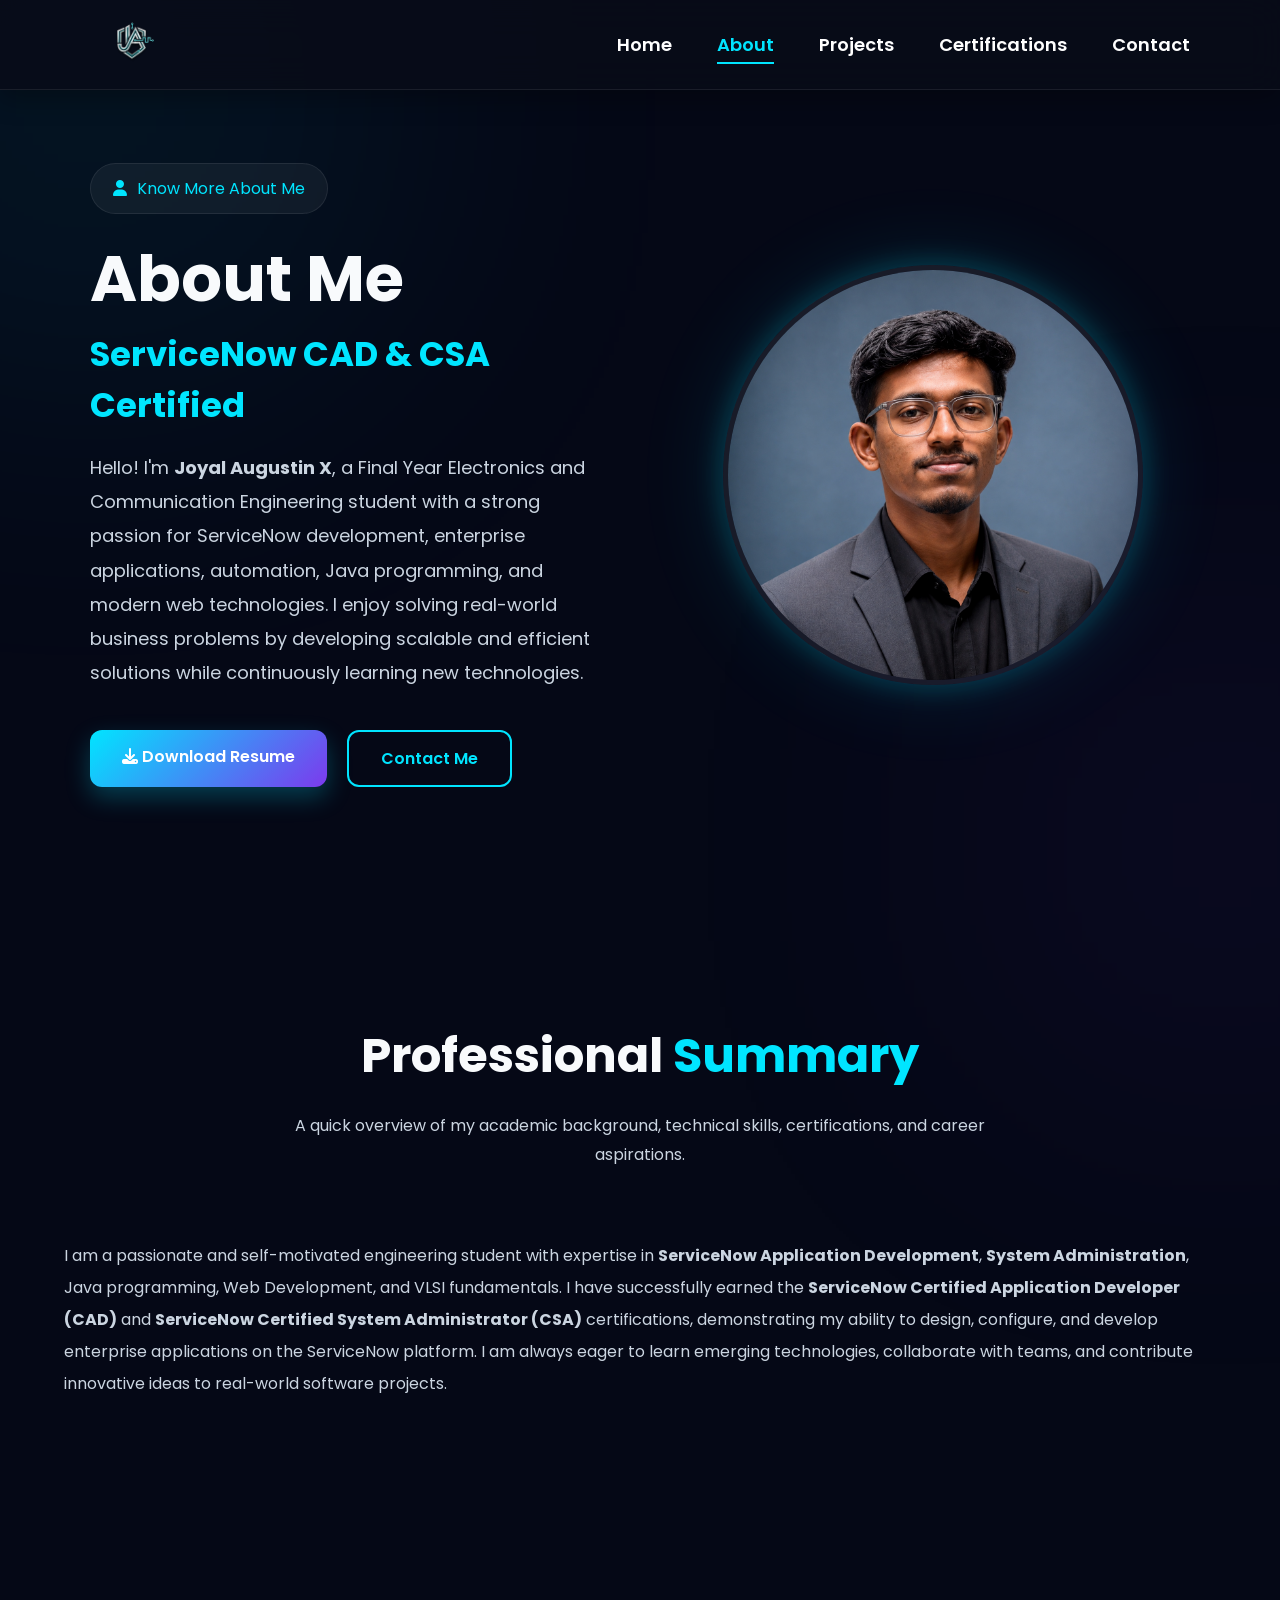
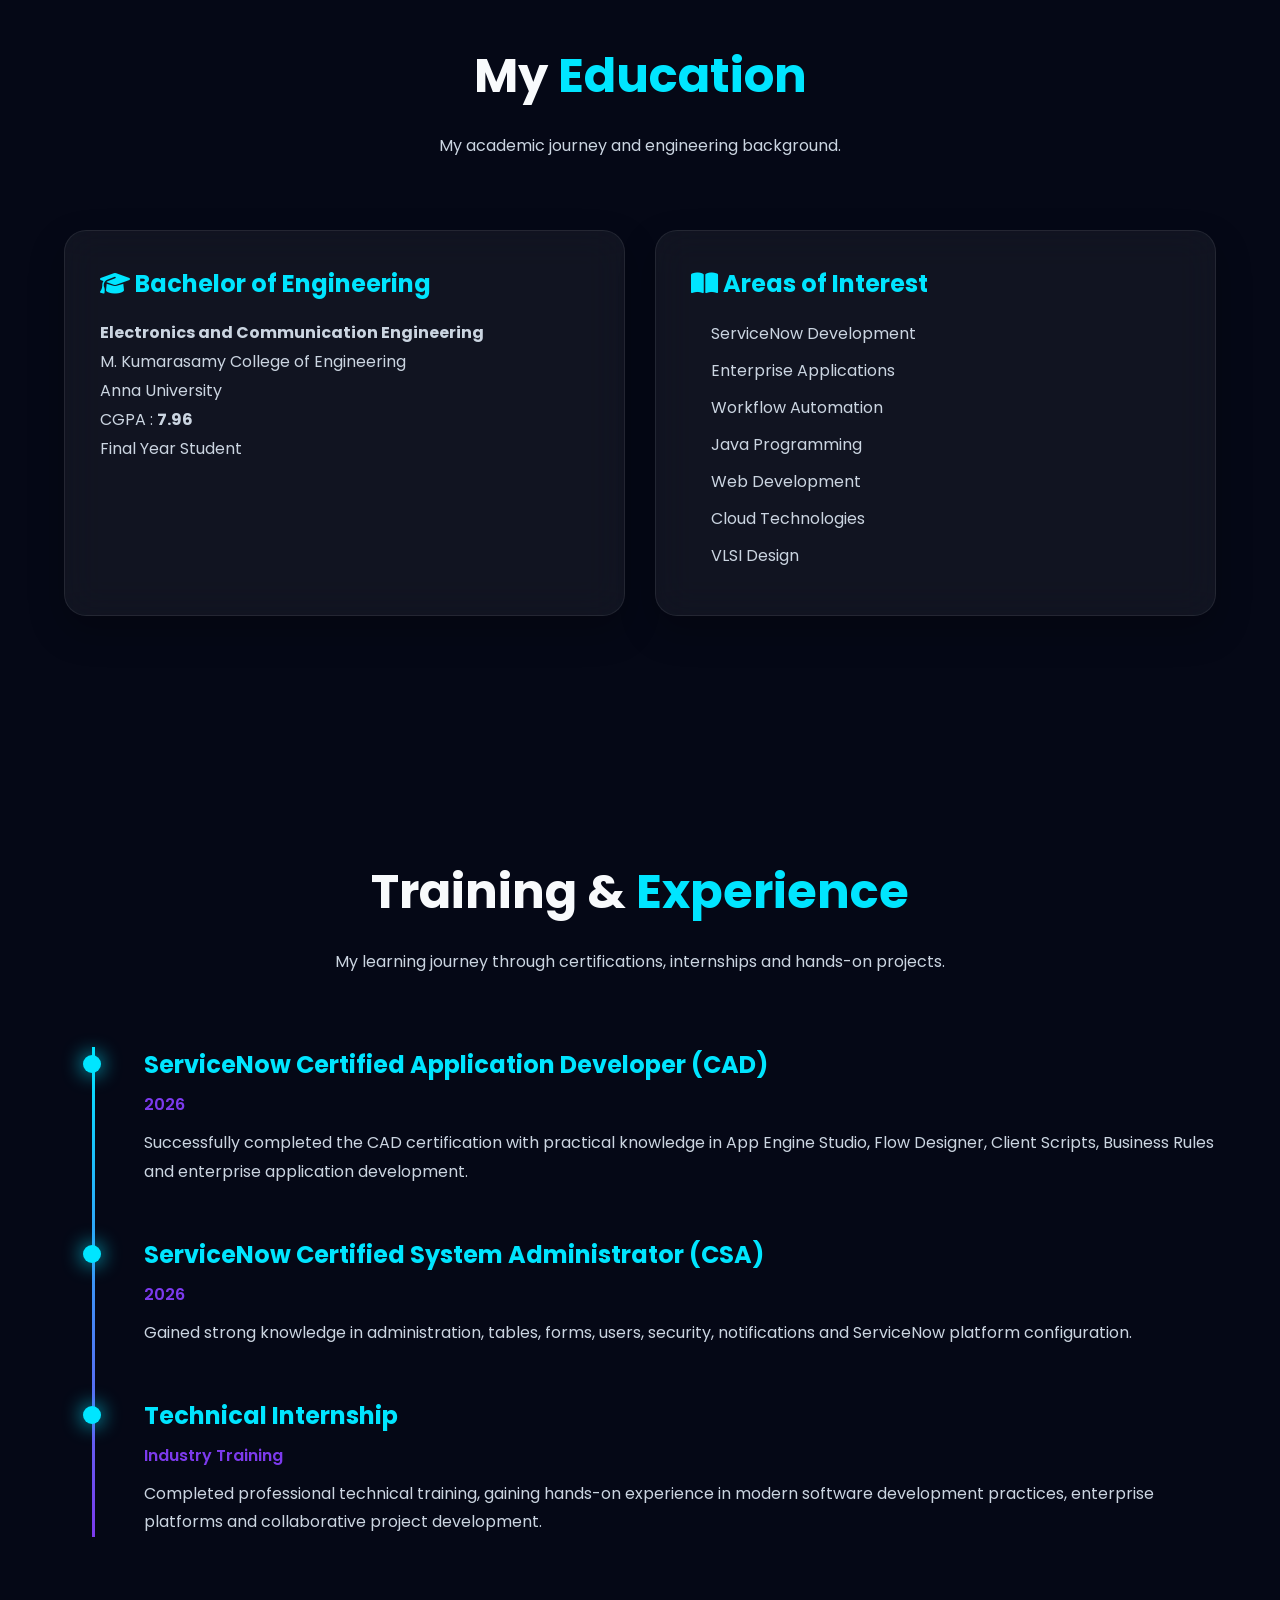
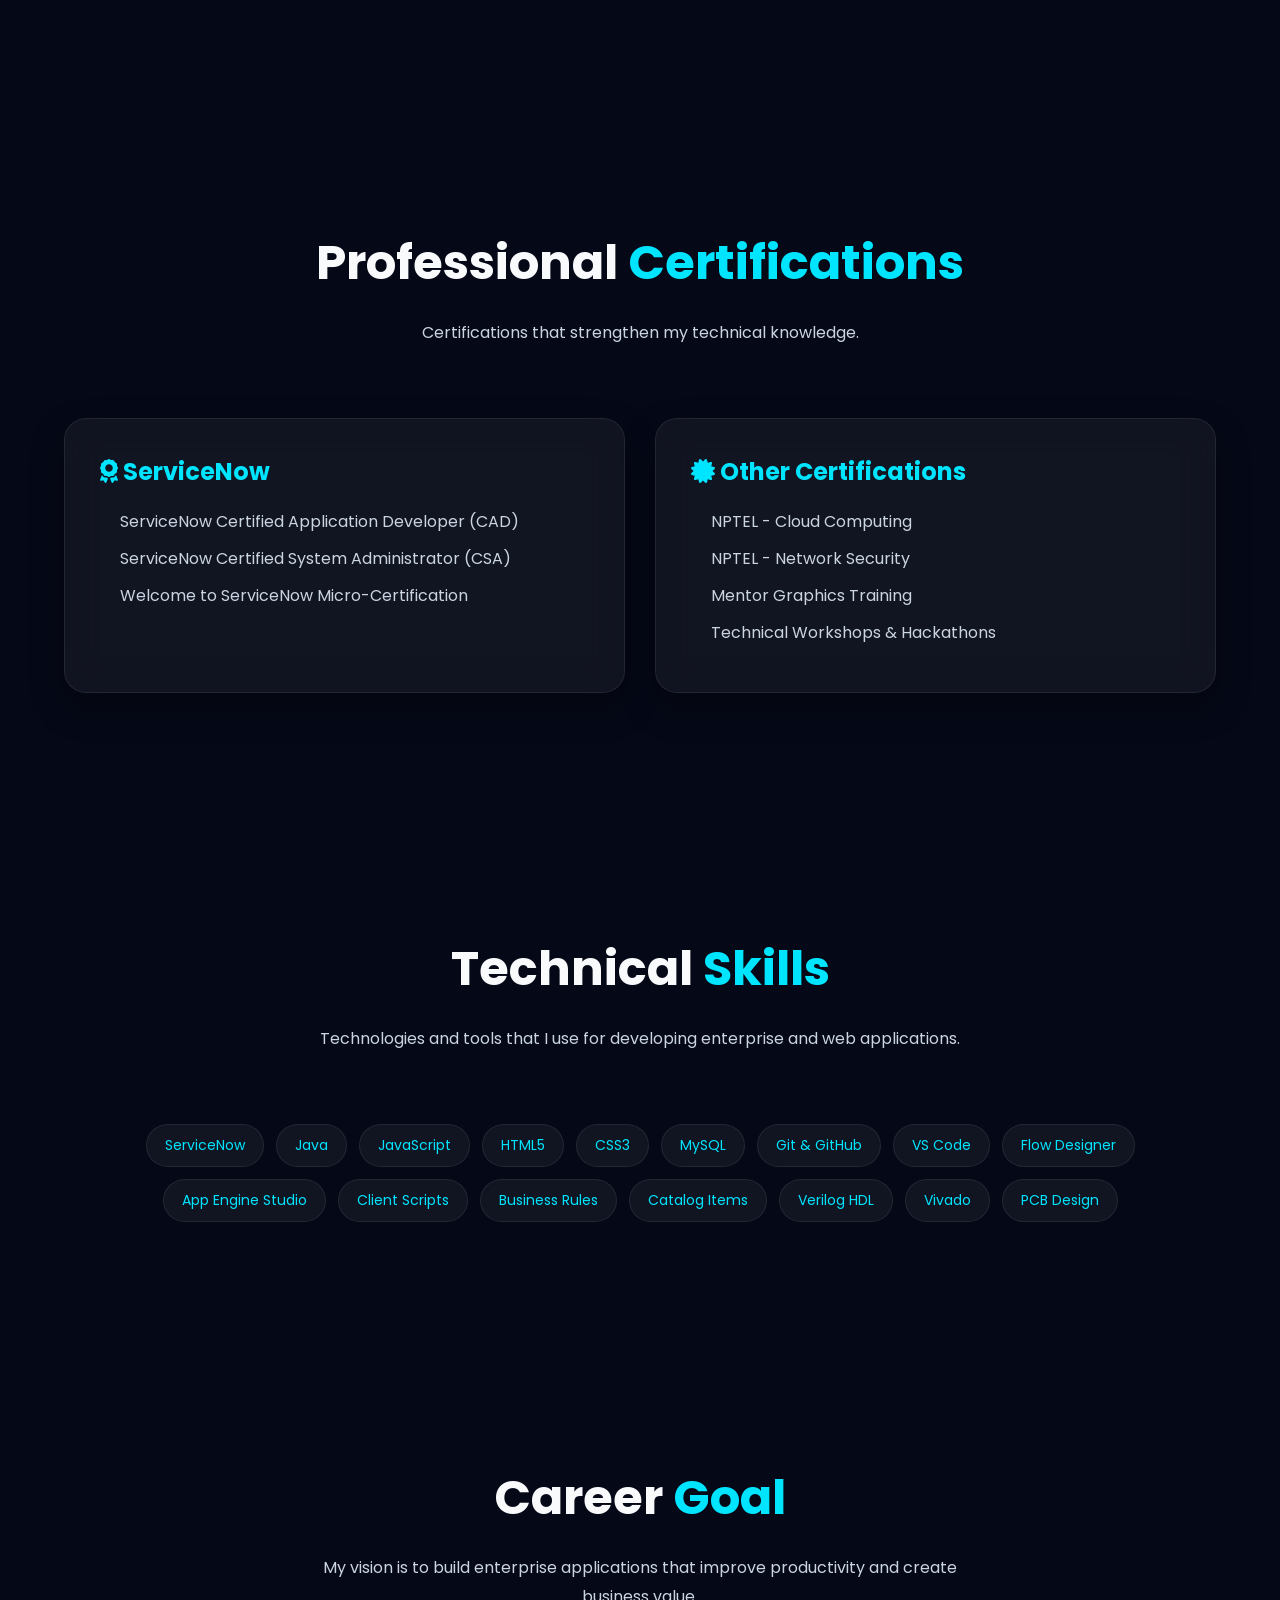
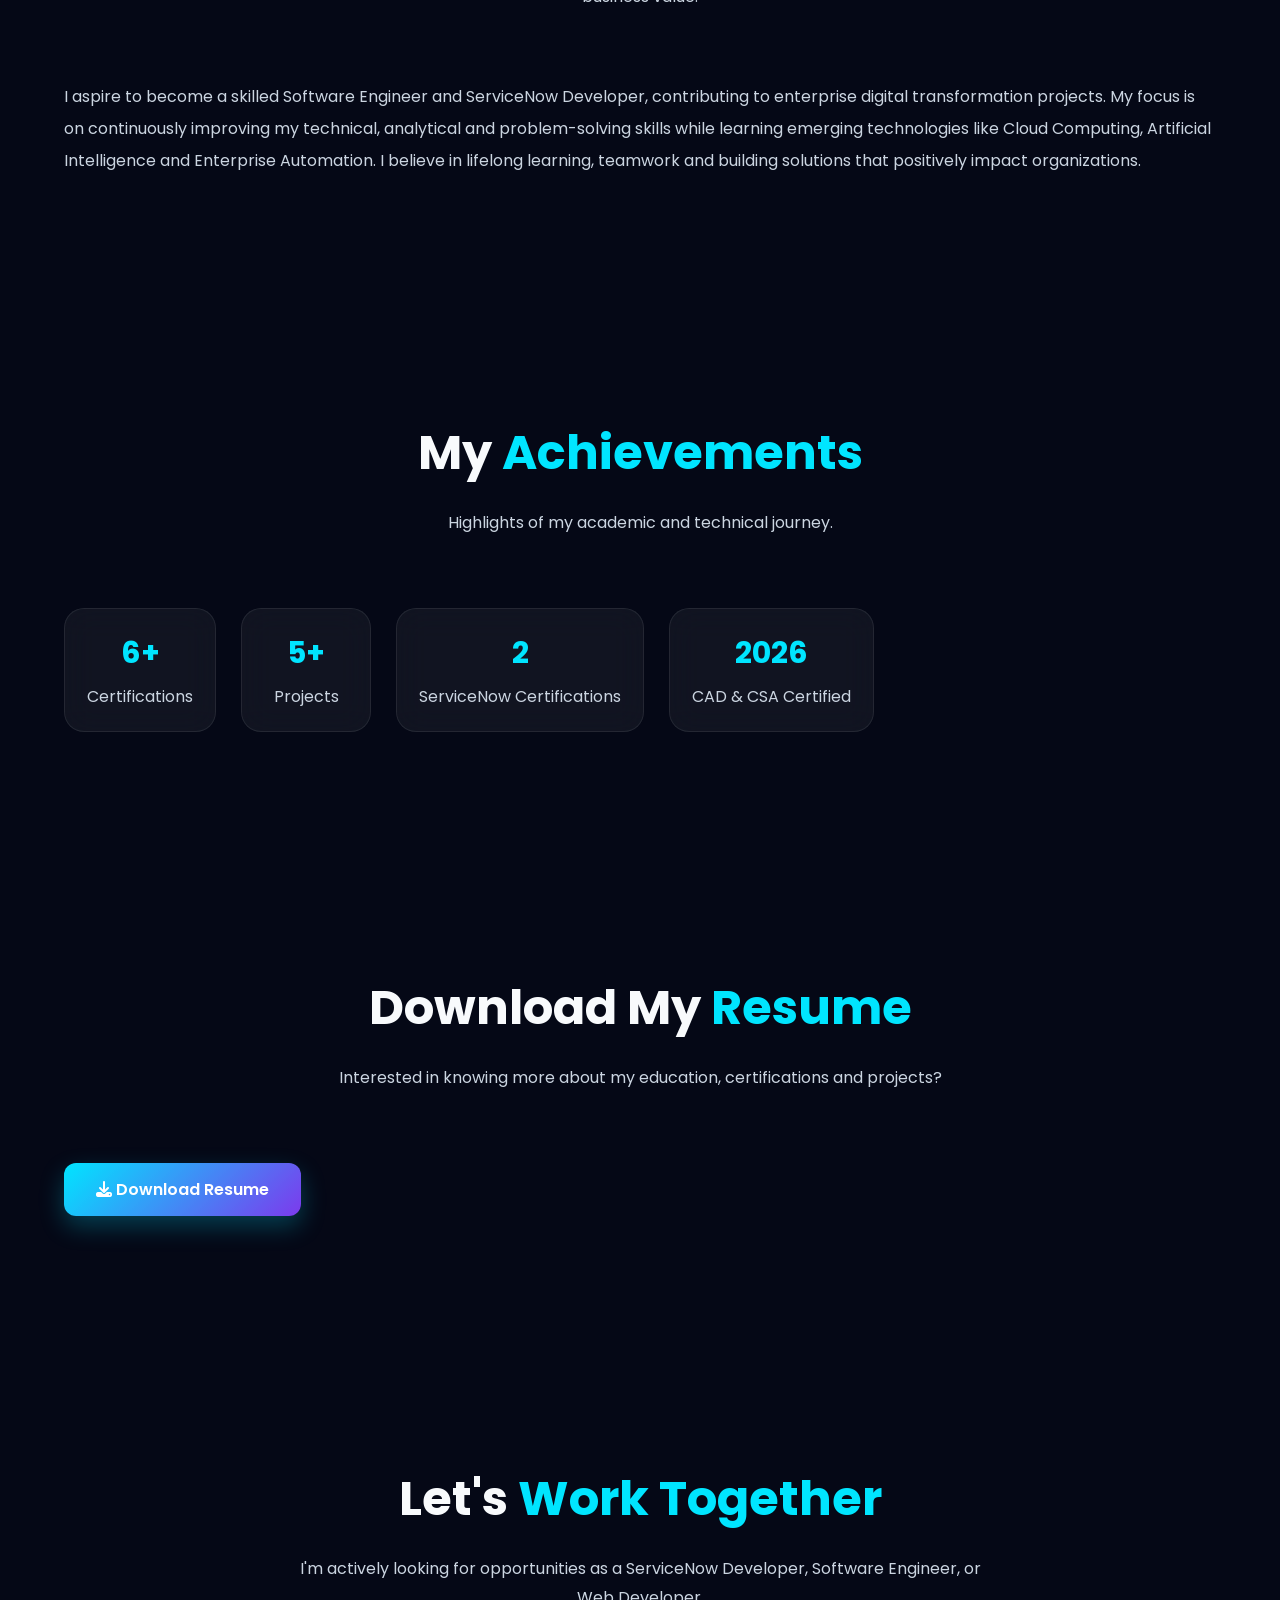
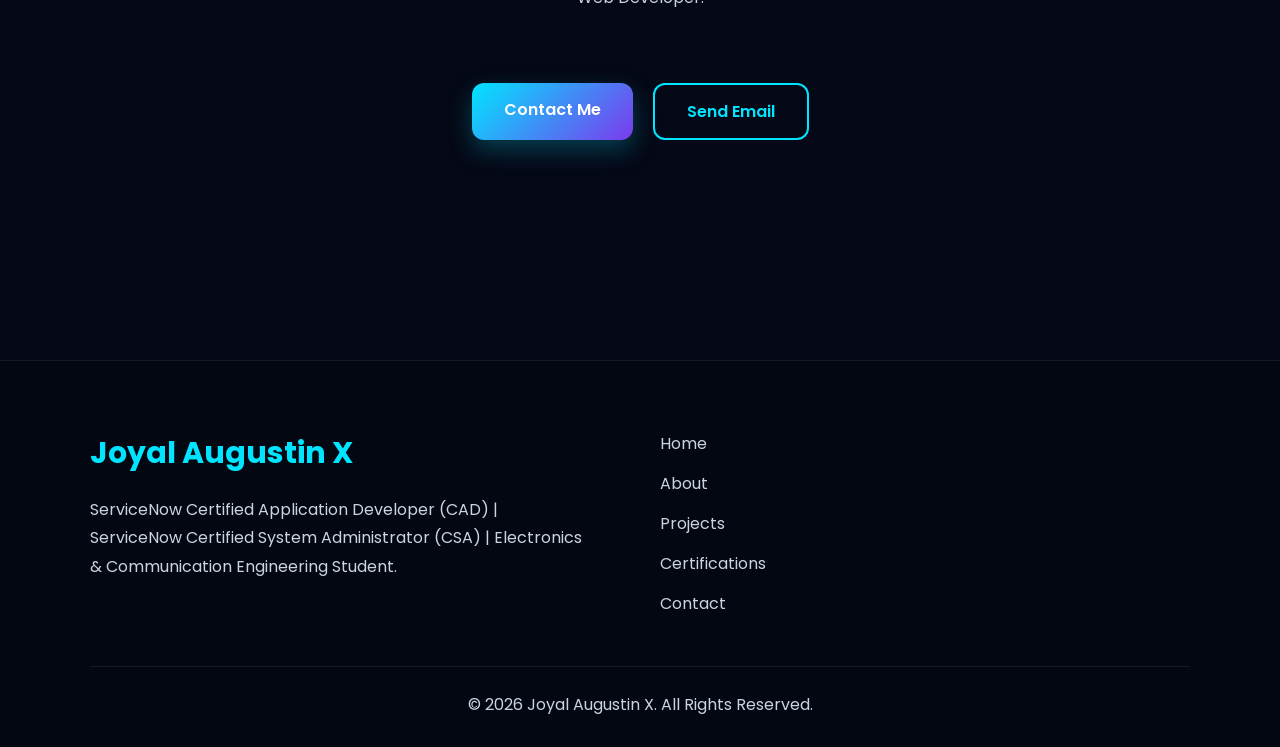
==== commit b87b91f2: "resume changed" ====
--- a/about.html
+++ b/about.html
@@ -149,7 +149,7 @@
 
     <div class="hero-right fade-right">
 
-        <img src="images/about.jpeg"
+        <img src="images/about.png"
             alt="Joyal Augustin X">
 
     </div>
